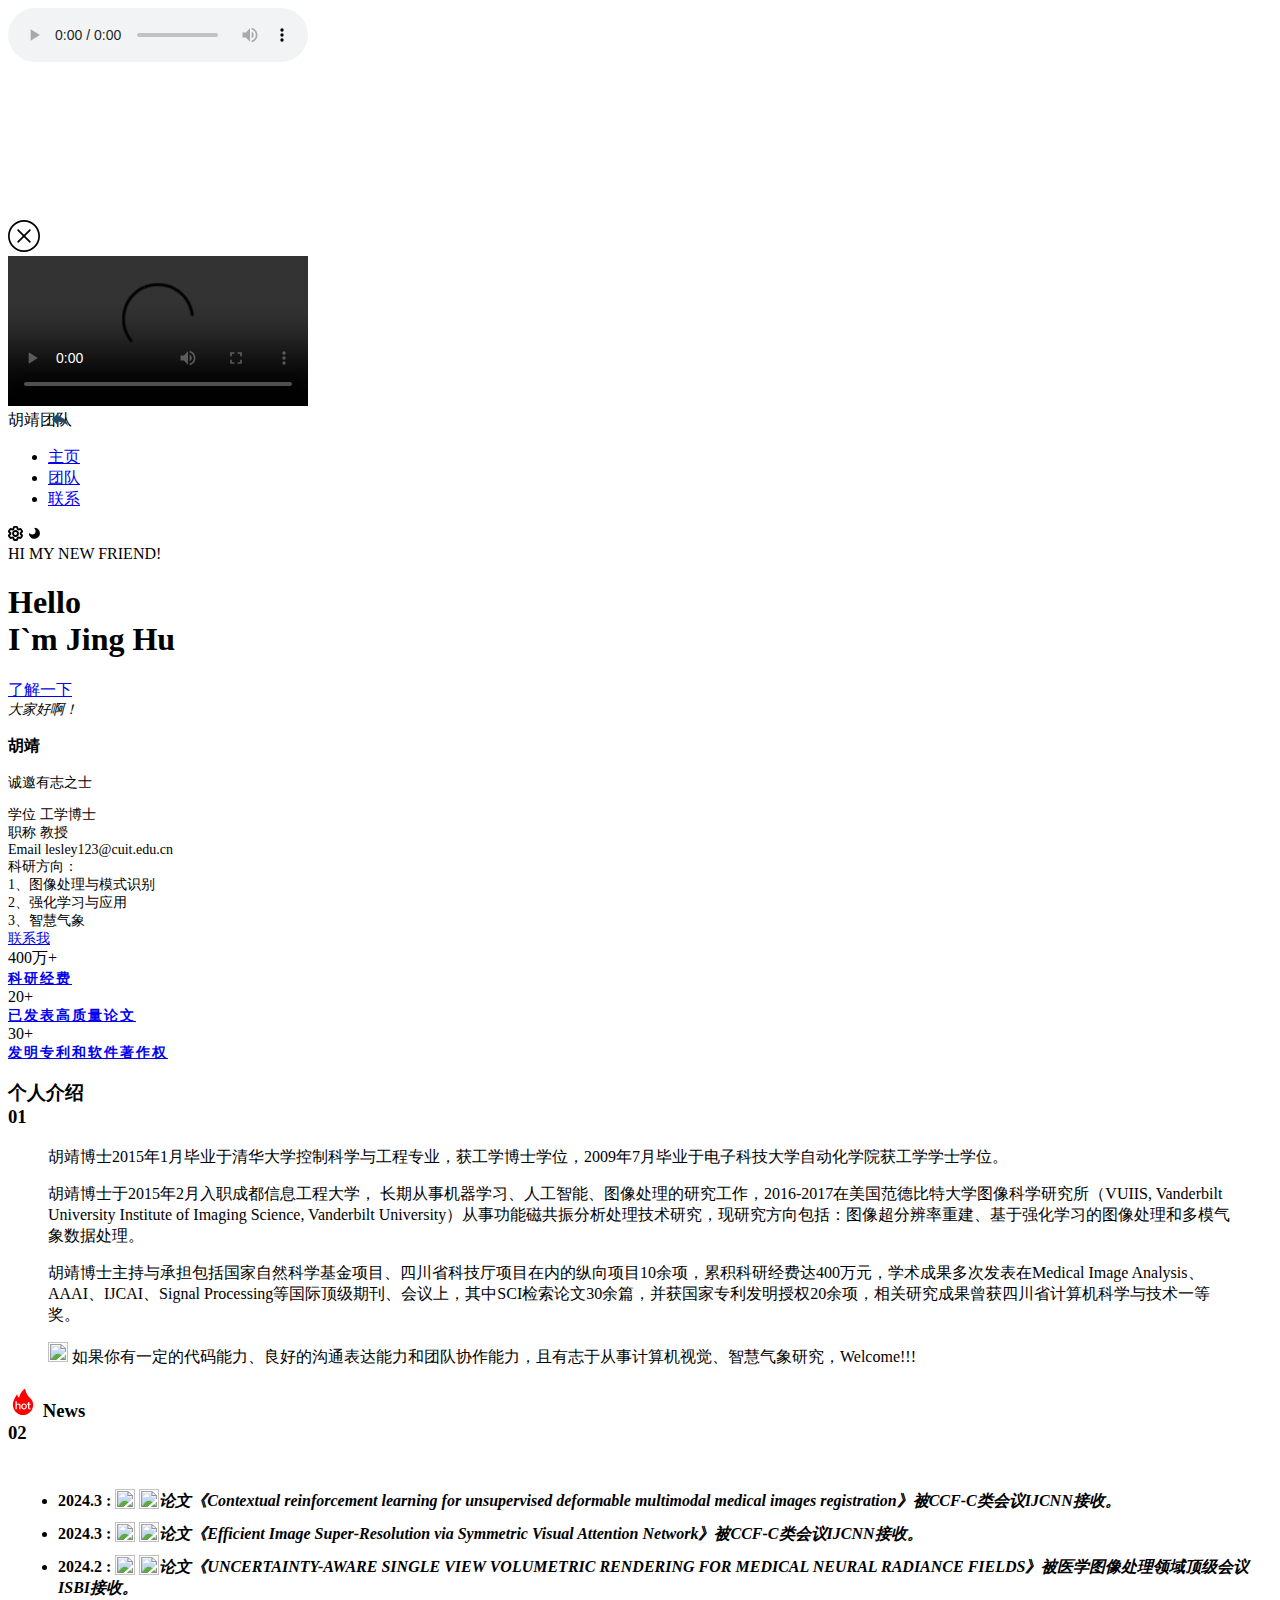
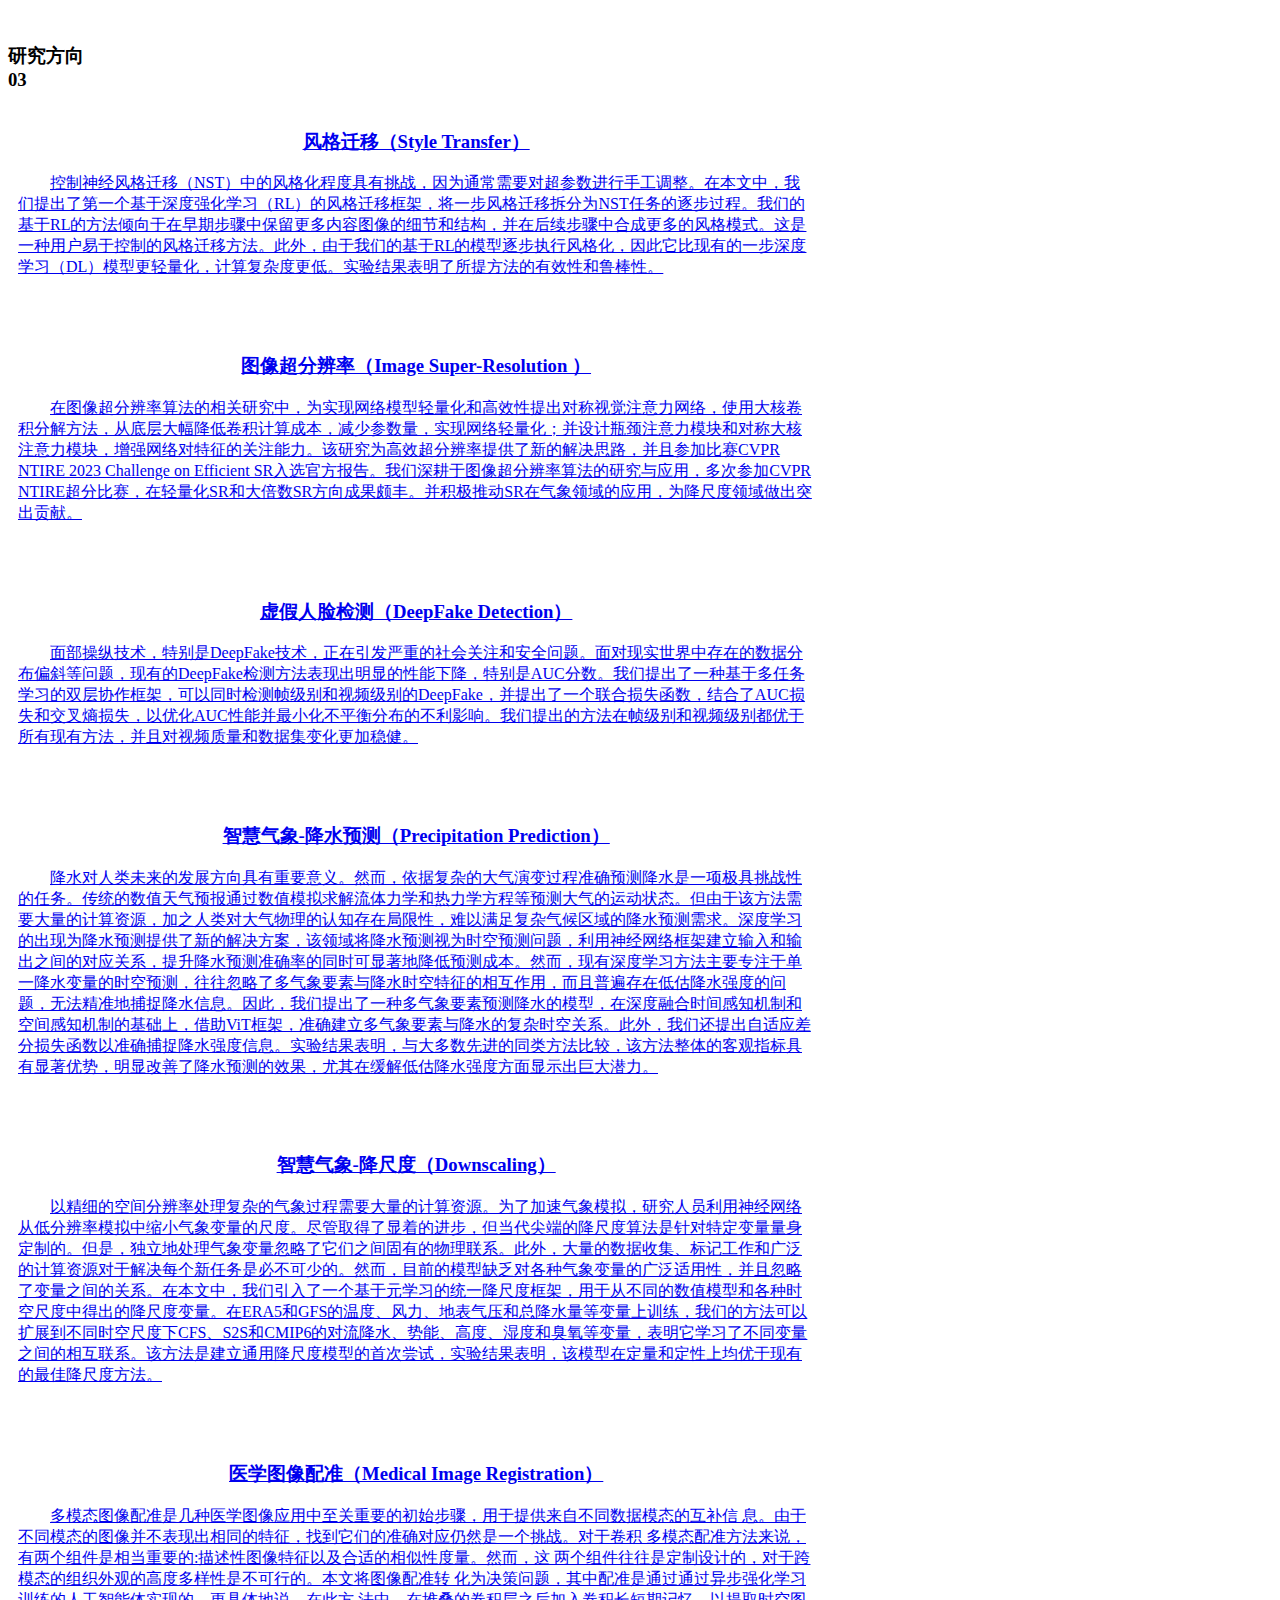
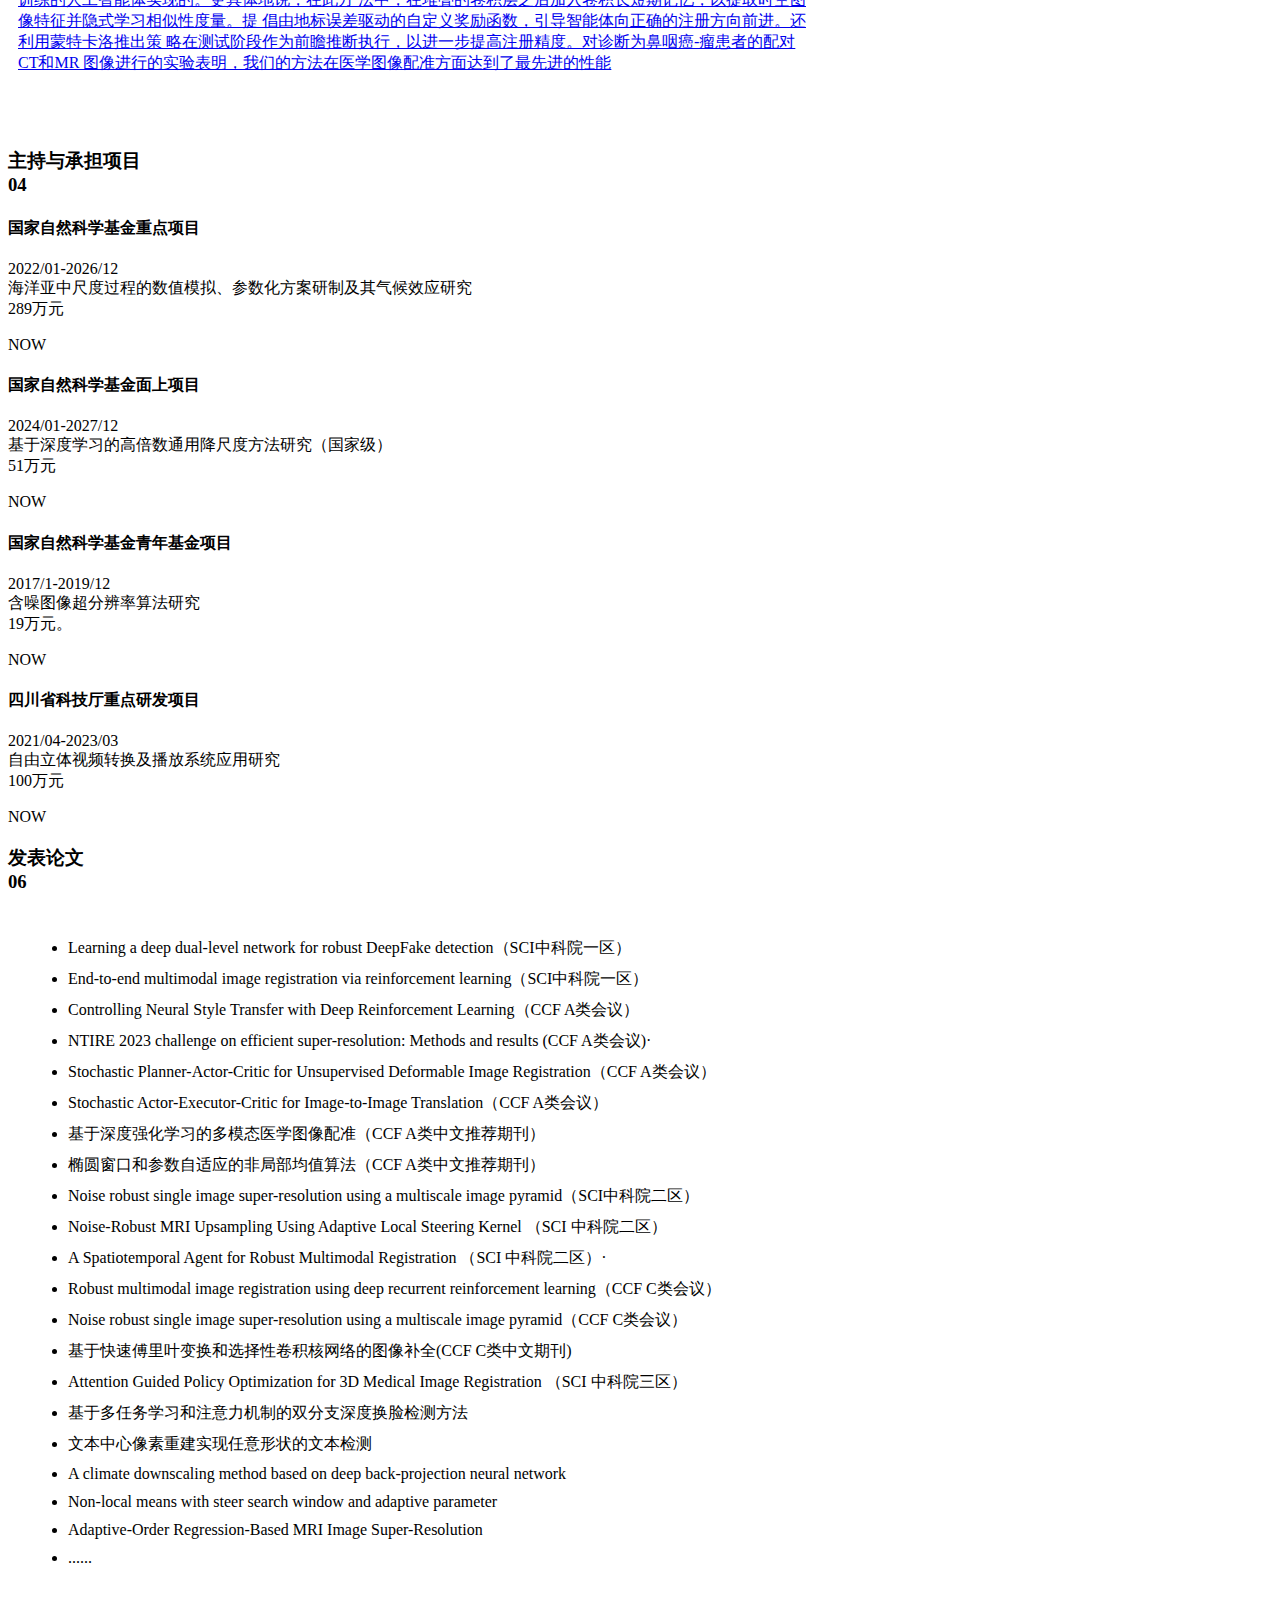
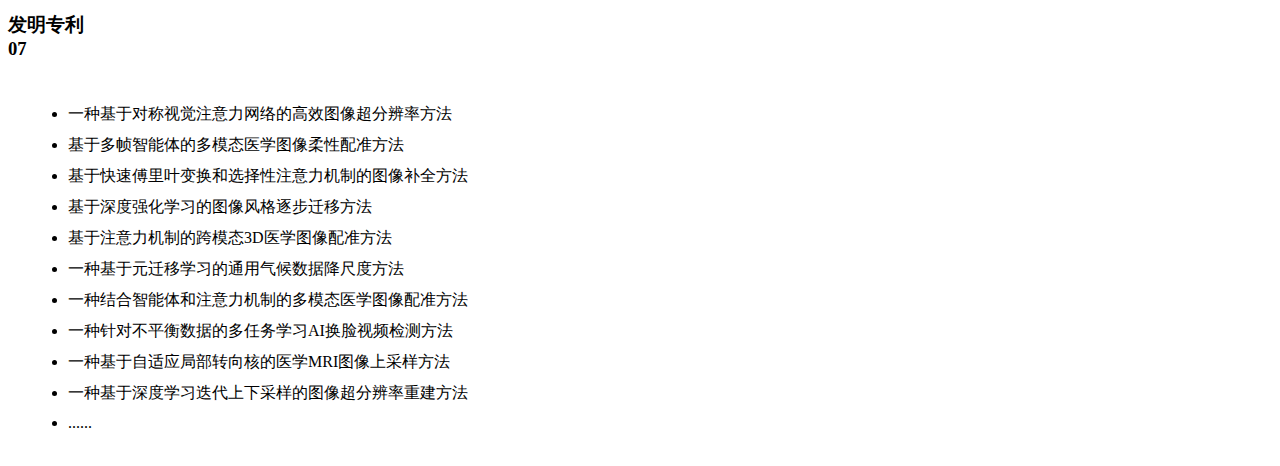
==== index.html @ d0b03ab7 "改善" ====
<!DOCTYPE html>
<html lang="en">

<head>
  <meta charset="UTF-8">
  <meta http-equiv="X-UA-Compatible" content="IE=edge">
  <meta name="viewport" content="width=device-width, initial-scale=1.0">
  <title>胡靖团队</title>
  <link rel="stylesheet" href="./css/base.css">
  <script src="./js/jq.js"></script>
  <link rel="stylesheet" href="./css/index1.css">
  <link rel="stylesheet" href="./css/mystyle.css">
</head>

<body>

  <div class="music-wrap" id="musicwrap">
    <audio id="play1" controls autoplay>
      <source src="./img/music.mp3">
    </audio>
  </div>


  <canvas class="canvas-wrap" id="triangle-lost-in-space" resize="true"></canvas>

  <!-- loadding -->
  <div class="lodding-wrap">
    <div class="loadding-div"></div>
  </div>
  <!-- 遮罩层 -->
  <div class="zhezhao" id="zhezhao">
    <span class="close"><svg t="1649229755294" class="icon" viewBox="0 0 1024 1024" version="1.1"
        xmlns="http://www.w3.org/2000/svg" p-id="4692" width="32" height="32">
        <path
          d="M512 0C229.187368 0 0 229.187368 0 512 0 794.812632 229.187368 1024 512 1024 794.812632 1024 1024 794.812632 1024 512 1024 229.187368 794.812632 0 512 0ZM512 970.105263C259.368421 970.105263 53.894737 764.631579 53.894737 512 53.894737 259.368421 259.368421 53.894737 512 53.894737 764.631579 53.894737 970.105263 259.368421 970.105263 512 970.105263 764.631579 764.631579 970.105263 512 970.105263ZM550.130526 512 719.629474 342.366316C730.273684 331.856842 730.273684 314.88 719.629474 304.370526 709.12 293.726316 692.143158 293.726316 681.633684 304.370526L512 473.869474 342.366316 304.370526C331.856842 293.726316 314.88 293.726316 304.370526 304.370526 293.726316 314.88 293.726316 331.856842 304.370526 342.366316L473.869474 512 304.370526 681.633684C293.726316 692.143158 293.726316 709.12 304.370526 719.629474 309.625263 724.884211 316.496842 727.578947 323.368421 727.578947 330.24 727.578947 337.111579 724.884211 342.366316 719.629474L512 550.130526 681.633684 719.629474C686.888421 724.884211 693.76 727.578947 700.631579 727.578947 707.503158 727.578947 714.374737 724.884211 719.629474 719.629474 730.273684 709.12 730.273684 692.143158 719.629474 681.633684L550.130526 512Z"
          p-id="4693"></path>
      </svg></span>
    <div id="videoResume">
      <video id="videoResumeC" controls="" name="media">
        <source src="http://123.56.144.92/hualang/WhyDon'tWe.mp4" type="video/mp4">
      </video>
    </div>
  </div>

  <!-- 主要页面 -->
  <div class="box">

    <!-- 顶部栏 -->
    <div class="header borderafter">
      <!-- 返回按钮 -->
      <a style="position: absolute;left:50px;" href="javascript:history.back()">
        <svg t="1649246285004" class="icon" viewBox="0 0 1024 1024" version="1.1" xmlns="http://www.w3.org/2000/svg"
          p-id="3737" width="20" height="20">
          <path
            d="M98 468.9l322.8-322.8v184.4C743.6 376.7 881.9 607.3 928 837.8 812.7 676.4 651.3 602.6 420.8 602.6v189.1L98 468.9z"
            p-id="3738" fill="#254665"></path>
        </svg>
      </a>


      <div class="col">
        <span>胡靖团队</span>
        <!-- 右边操作栏 -->

        <div class="header-right">
          <!-- 按钮 -->
          <div class="min_menu-wrap" id="minmenu">
            <span class="min_menu"></span>
          </div>
          <!-- 列表 -->
          <div class="menu_list">
            <!-- 栏目 -->
            <ul class="header-nav">
              <li class="active"><a href="./index.html">主页</a></li>
              <li><a href="./team.html">团队</a></li>
              <!-- <li><a href="./project.html">项目</a></li> -->
              <li><a href="./contact.html">联系</a></li>
              <!-- <li><a href="./resume.html">经验</a></li>
              <li><a href="./blog.html">博客</a></li> -->
              
            </ul>
            <!-- 开关灯 -->
            <span class="kaig-bottm">
              <svg t="1649159647627" class="icon" viewBox="0 0 1024 1024" version="1.1"
                xmlns="http://www.w3.org/2000/svg" p-id="2250" width="15" height="15">
                <path
                  d="M1008.535135 710.670332l-70.446388 116.386904a112.099975 112.099975 0 0 1-140.572857 43.829042l-69.422645-17.083729c-5.502624 3.1992-11.133217 6.3984-16.763809 9.341665l-18.299425 62.896276C687.335435 981.514621 639.4754 1023.744064 582.657604 1023.744064H441.764828c-56.817796 0-104.677831-42.293427-110.308423-97.703574l-18.299425-62.896276a422.166458 422.166458 0 0 1-16.827793-9.341665l-69.614597 17.083729a112.163959 112.163959 0 0 1-140.508873-43.893026L15.631361 710.542364a107.493127 107.493127 0 0 1 32.43989-144.731817L96.251206 518.910272a410.649338 410.649338 0 0 1 0-14.204448l-48.179955-46.836291a107.365159 107.365159 0 0 1-32.375906-144.731817l70.190452-116.450888a112.099975 112.099975 0 0 1 140.572857-43.893026l69.550612 17.083729c5.566608-3.1992 11.133217-6.3984 16.827794-9.341665l18.299425-62.896276C336.831061 42.229443 384.691096 0 441.508892 0H582.529636c56.817796 0 104.677831 42.293427 110.372407 97.63959l18.235441 62.704324c5.75856 3.007248 11.325169 6.142464 16.827793 9.341665l69.678581-17.083729a112.163959 112.163959 0 0 1 140.508873 43.893026l70.446388 116.514872a107.493127 107.493127 0 0 1-32.375906 144.731817l-48.179955 46.772307a414.616346 414.616346 0 0 1 0 14.204448l48.243939 46.836291c47.092227 31.928018 62.192452 94.952262 32.247938 145.115721z m-213.066733-142.23644l3.391152-31.032242a246.210447 246.210447 0 0 0 0-51.699076l-3.263184-30.904274 93.992502-91.305173-53.554612-88.553862-131.615096 32.311922-23.546113-16.059985a294.134466 294.134466 0 0 0-48.627844-26.809297l-27.513121-11.901025L568.453156 127.968008H455.649356L419.370426 252.736816l-27.705074 11.965009c-16.635841 7.166208-32.951762 16.187953-48.499875 26.745313l-23.610097 15.996001-131.487128-32.247938-53.36266 88.489878 94.056486 91.433141-3.263184 30.968258a247.874031 247.874031 0 0 0 0 51.699076l3.1992 30.904274-93.928518 91.369157 53.554612 88.489878 131.551112-32.311922 23.610097 16.059985c15.292177 10.429393 31.544114 19.451137 48.563859 26.809297l27.577106 11.965009L455.905292 895.776056h112.611848l36.342914-124.768808 27.64109-11.965009c16.699825-7.166208 32.951762-16.187953 48.563859-26.745313l23.546113-15.996001 131.423144 32.247938 53.68258-88.745814-94.184454-91.369157zM512.147232 615.846038c57.329668 0 103.846038-46.516371 103.974006-103.974006 0-57.329668-46.644339-103.974006-103.974006-103.974007S408.173225 454.542364 408.173225 511.872032 454.817564 615.846038 512.147232 615.846038z m0 127.968008c-127.968008 0-231.942014-103.910022-231.942015-231.942014 0-127.968008 103.910022-231.942014 231.942015-231.942015 127.968008 0 231.942014 103.910022 231.942014 232.133967A232.133967 232.133967 0 0 1 512.147232 743.814046z"
                  p-id="2251"></path>
              </svg>
              <!-- 开关按钮 -->
              <span class="my-radio active" id="myRadio">
                <i></i>
              </span>
              <svg t="1649159678284" class="icon" viewBox="0 0 1024 1024" version="1.1"
                xmlns="http://www.w3.org/2000/svg" p-id="3376" width="15" height="15">
                <path
                  d="M505.4 878.6c-196.7 0-358-150.9-374.9-343.1 1-18.6 16.1-33.4 34.9-33.4 10.8 0 20.5 4.8 26.9 12.4 0.2 0.3 0.5 0.1 0.5-0.7 41.6 44.2 100.5 71.9 166.1 71.9 127.1 0 230.1-103 230.1-230.1 0-66.1-28-125.1-72.6-166.8 0.1-0.1 0.5-0.1 0.3-0.3-7-6.5-11.4-15.7-11.4-26.1 0-19 14.9-34.1 33.7-35.3 192.1 17.1 342.9 178.3 342.9 375 0 208-168.5 376.5-376.5 376.5z"
                  p-id="3377"></path>
              </svg>
            </span>
          </div>
        </div>
      </div>
    </div>

    <!-- 顶部导航 -->
    <div class="navigation">
      <div class="nav-titleBox co zz">
        <!-- 占位符 -->
        <div class="co-left"></div>

        <!-- 标题 -->
        <div class="co-right ">
          <span class="titleBox-tag">HI MY NEW FRIEND!</span>
          <h1>
            Hello<br>
            I`m Jing Hu
          </h1>
          <a class="buttom navbtn" href="#next-one">了解一下
          </a>
        </div>
      </div>
    </div>




    <!-- 主要内容 -->
    <div id="index" class="container content zz">

      <!-- 占位符 -->
      <div class="co-left">
        <!-- 简历吸盘 -->
        <div class="me-card carbox borderbefore" id="mycard">
          <div class="mecar-title">
            <div class="me-image">
              <span class="status">
                <i id="audioTrigger">大家好啊！</i>
              </span>
              <img src="./img/team/hujing.jpg" alt="">
            </div>
            <h3>胡靖</h3>
            <p class="me-hover">
              <span>诚邀有志之士</span>
            </p>
          </div>
          <!-- <div class="borderbotm"></div> -->
          <!-- <div class="lianxi-list">
            <a title="wx:w1457321681">
              <svg t="1649145899448" class="icon" viewBox="0 0 1024 1024" version="1.1"
                xmlns="http://www.w3.org/2000/svg" p-id="14861" width="15" height="15">
                <path
                  d="M506.942 345.921c25.259 0 42.134-16.916 42.134-42.107 0-25.477-16.848-41.956-42.134-41.956-25.299 0-50.668 16.48-50.668 41.956 0.028 25.204 25.409 42.107 50.668 42.107l0 0zM506.942 345.921zM271.257 261.857c-25.259 0-50.79 16.48-50.79 41.956 0 25.19 25.532 42.107 50.79 42.107 25.163 0 42.012-16.916 42.012-42.107-0.014-25.477-16.834-41.956-42.012-41.956l0 0zM271.257 261.857zM1010.654 615.492c0-133.202-123.563-246.702-275.237-258.512 0.205-1.652 0.301-3.373-0.068-5.092-30.406-141.79-182.886-248.695-354.7-248.695-194.15 0-352.119 135.387-352.119 301.793 0 89.279 45.574 169.725 131.946 233.158l-30.106 90.508c-1.939 5.885-0.177 12.37 4.506 16.452 2.853 2.458 6.445 3.741 10.076 3.741 2.335 0 4.697-0.546 6.867-1.625l113.036-56.565 13.926 2.827c34.802 7.154 64.853 13.353 101.868 13.353 10.895 0 40.878-3.987 43.404-7.182 40.755 101.99 153.094 175.61 285.273 175.61 33.86 0 68.13-8.164 98.891-15.866l87.136 47.636c2.307 1.257 4.847 1.911 7.359 1.911 3.441 0 6.881-1.161 9.639-3.413 4.847-3.932 6.841-10.404 5.038-16.33l-22.255-74.001c74.602-58.955 115.521-129.488 115.521-199.708l0 0zM409.798 665.75c-9.626 0.833-19.388 1.243-29.082 1.243-32.686 0-60.334-5.652-92.31-12.26l-18.582-3.755c-3.195-0.683-6.567-0.245-9.503 1.269l-81.687 40.892 21.231-63.775c2.076-6.24-0.205-13.053-5.57-16.821-82.07-57.207-123.659-126.894-123.659-207.093 0-144.179 139.087-261.516 310.067-261.516 151.142 0 284.959 91.955 312.579 214.261-158.475 2.076-286.706 113.487-286.706 250.32 0 19.893 3.018 39.171 8.11 57.767-1.542-0.382-3.168-0.683-4.887-0.532l0 0zM860.371 788.699c-4.875 3.673-6.935 10.007-5.188 15.852l13.804 45.903-56.647-30.993c-2.157-1.188-4.588-1.803-7.004-1.803-1.188 0-2.389 0.15-3.564 0.464-30.379 7.674-61.822 15.593-92.433 15.593-142.186 0-257.857-97.717-257.857-217.811 0-120.095 115.658-217.771 257.857-217.771 139.469 0 257.325 99.724 257.325 217.771 0 59.87-37.738 121.255-106.291 172.797l0 0zM868.181 797.178zM616.454 506.006c-16.848 0-33.696 16.971-33.696 33.792 0 16.944 16.848 33.669 33.696 33.669 25.313 0 42.038-16.725 42.038-33.669 0-16.848-16.725-33.792-42.038-33.792l0 0zM616.454 506.006zM801.58 506.006c-16.603 0-33.451 16.971-33.451 33.792 0 16.944 16.848 33.669 33.451 33.669 25.231 0 42.257-16.725 42.257-33.669 0-16.848-16.998-33.792-42.257-33.792l0 0zM801.58 506.006z"
                  p-id="14862"></path>
              </svg>
            </a>
            <a title="github:wttAndroid" href="https://gitee.com/wttAndroid">
              <svg t="1649145950732" class="icon" viewBox="0 0 1024 1024" version="1.1"
                xmlns="http://www.w3.org/2000/svg" p-id="16367" width="15" height="15">
                <path
                  d="M695.765333 981.333333h-276.053333c-26.794667 0-47.317333-21.077333-47.317333-48.64V739.84c0-29.184 6.314667-56.746667 17.365333-81.066667-129.365333-48.64-214.528-150.784-214.528-264.277333 0-53.504 17.365333-103.765333 50.474667-147.498667-12.629333-42.154667-15.786667-95.658667-12.629334-157.269333C216.234667 62.122667 236.8 42.666667 261.973333 42.666667c14.208 0 134.101333 1.621333 203.52 64.853333a504.448 504.448 0 0 1 184.533334 0C717.866667 44.288 837.717333 42.666667 853.504 42.666667c25.216 0 45.738667 19.456 47.317333 45.397333 4.693333 61.610667 0 115.114667-12.629333 157.269333C921.301333 290.688 938.666667 340.906667 938.666667 392.832c0 113.493333-85.162667 215.637333-214.528 264.277333a207.786667 207.786667 0 0 1 17.365333 81.066667v192.896c1.578667 27.562667-20.48 50.261333-45.738667 50.261333z m-228.693333-97.28h181.333333V739.84c0-27.562667-12.586667-53.504-33.109333-71.338667-14.165333-11.349333-20.48-30.805333-15.786667-50.261333 4.778667-17.834667 18.944-32.426667 36.309334-35.669333 123.050667-24.32 208.213333-102.144 208.213333-189.696 0-47.018667-25.258667-82.688-45.738667-105.386667-14.208-14.549333-17.365333-35.626667-7.893333-55.082667 6.314667-12.970667 15.786667-40.533333 15.786667-89.173333-39.466667 6.485333-85.205333 19.456-102.528 45.397333-11.093333 16.213333-31.573333 24.32-50.474667 19.456a393.045333 393.045333 0 0 0-194.005333 0c-18.944 4.864-37.888-3.242667-50.474667-19.456-17.365333-25.941333-63.146667-38.912-102.528-45.397333 1.578667 48.64 9.429333 76.202667 15.786667 89.173333 7.850667 17.834667 4.693333 40.533333-7.936 55.082667-20.48 22.698667-45.738667 58.368-45.738667 105.386667 0 87.552 85.205333 163.754667 208.213333 189.696 17.365333 3.242667 31.573333 17.834667 36.266667 35.669333 4.736 17.834667-1.578667 37.290667-15.786667 50.261333a95.104 95.104 0 0 0-33.109333 71.296v144.298667h3.157333z"
                  fill="#172B4D" p-id="16368"></path>
                <path
                  d="M403.968 788.394667c-212.949333 0-309.162667-194.56-313.898667-202.666667-11.050667-24.32-1.578667-53.461333 20.48-64.810667 23.68-11.349333 52.053333-1.621333 63.146667 21.077334 3.114667 6.485333 80.426667 157.269333 241.28 149.162666 26.837333-1.621333 48.896 19.456 48.896 46.976 1.578667 27.562667-18.901333 50.261333-45.738667 50.261334h-14.165333z"
                  fill="#172B4D" p-id="16369"></path>
              </svg>
            </a>
            <a title="email:1457321681@qq.com" href="Mailto:1457321681@qq.com?Subject=邮箱标题&amp;Body=邮箱内容！">
              <svg t="1649145973361" class="icon" viewBox="0 0 1024 1024" version="1.1"
                xmlns="http://www.w3.org/2000/svg" p-id="17271" width="15" height="15">
                <path
                  d="M983.899806 785.385782V224.886223h0.180631l-0.180631-4.696419c-0.180632-5.238314-0.722526-10.476627-1.806315-15.714941-2.890104-25.469042-21.675781-44.977245-45.519139-47.686717H122.287529c-11.741048 0-23.482096 1.625684-34.861881 5.238314-30.346093 10.295996-50.757453 40.100194-50.576821 74.058917v534.849885c-0.361263 21.314518 5.780208 42.087141 17.701887 59.789028l0.361263 0.722526 5.418946 3.973893c18.243782 21.856412 44.977245 34.319986 73.517022 34.500618H904.421944c37.751984 0 70.265655-27.094726 79.477862-66.291763l0.180631-0.541894c0.361263-5.96084 0.361263-11.741048-0.180631-17.701888zM390.16405 547.494091l55.453872 49.854295 43.893456 40.100194c5.418945 5.96084 13.005468 9.57347 21.133886 9.57347 7.947786 0 15.534309-3.431999 21.133886-9.57347l101.153642-91.941436 272.753572 263.721997H126.622685L390.16405 547.494091z m120.119951 30.346092L111.449638 216.03528H115.604163c214.409596-0.903158 703.559711-2.890104 793.875463-0.361263l-399.195625 362.166166z m165.458458-69.72376l251.619686-227.956959v474.518963L675.742459 508.116423z m-328.568707 0.180631L93.205856 760.278003V278.895043l253.967896 229.402011z"
                  p-id="17272"></path>
              </svg>
            </a>
            <a title="QQ:1457321681">
              <svg t="1649146096754" class="icon" viewBox="0 0 1024 1024" version="1.1"
                xmlns="http://www.w3.org/2000/svg" p-id="18277" width="15" height="15">
                <path
                  d="M537.576602 0c345.434577 0 362.285044 329.787714 362.285044 329.787714 52.356809 69.207276 24.072096 131.794725 24.072096 131.794725 168.504671 264.793055 59.578437 341.22196 29.488318 346.638181-29.488318 5.416222-58.374833-32.49733-58.374833-32.49733s-9.628838 37.913551-33.700934 58.374833c87.86315 40.922563 72.216288 92.075767 72.216288 92.075767s-18.655874 154.061414-383.94993 56.569425l-31.293725-5.416222c-350.248996 126.378504-393.578768-43.931575-393.578768-43.931575s-14.443258-71.012683 53.560413-97.491989c-39.718958-24.072096-53.560413-75.2253-53.560413-75.2253s-35.506341 57.77303-81.845126 36.709946C-3.443754 775.723291-31.728467 587.359141 143.997834 451.351799c0 0-25.275701-80.641521 32.49733-128.785713C176.495163 322.566085 192.142025 0 537.576602 0L537.576602 0 537.576602 0zM230.055576 341.22196C153.626672 406.216619 204.779876 471.211278 204.779876 471.211278 36.275204 574.72129 66.365324 742.022357 66.365324 742.022357s27.081108-13.239653 45.736982-52.356809c19.257677-39.117156 48.745994 6.619826 48.745994 6.619826s18.655874 89.066755 74.623497 123.971294c56.569425 34.904539-2.40721 57.171228-2.40721 57.171228s-61.985647 0.601802-56.569425 43.329773c5.416222 42.126168 205.81642 95.084779 325.575097 1.203605l63.791054 8.425234c209.427235 72.81809 312.937247 4.814419 319.557073-8.425234 6.619826-13.239653-31.895527-38.515353-67.401869-53.560413-35.506341-15.04506-44.533377-30.691922-13.239653-51.153204 31.293725-21.063084 43.931575-62.587449 61.985647-105.31542 18.054072-42.72797 45.736982-21.664886 49.347797-9.628838 3.610814 12.036048 29.488318 52.356809 29.488318 52.356809s68.003671-72.216288-73.419893-285.856139c0 0 30.691922-63.791054-21.063084-116.147863 0 0-12.63785-300.299397-320.158876-300.299397C224.639355 52.356809 230.055576 341.22196 230.055576 341.22196L230.055576 341.22196 230.055576 341.22196z"
                  p-id="18278"></path>
              </svg>
            </a>
          </div> -->
          <div class="borderbotm"></div>
          <div class="mecar-bottm">
            <div>
              <span class="mecarbottm-key">学位</span>
              <span class="mecarbottm-value">工学博士</span>
            </div>
            <div>
              <span class="mecarbottm-key">职称</span>
              <span class="mecarbottm-value">教授</span>
            </div>
            <div>
              <span class="mecarbottm-key">Email</span>
              <span class="mecarbottm-value">lesley123@cuit.edu.cn</span>
            </div>

          </div>  
          <div class="borderbotm"></div>
          <div class="mecar-bottm">
            <div>
              <span class="mecarbottm-key">科研方向：</span>
            </div>
            <div>
              <span class="mecarbottm-value">1、图像处理与模式识别</span>
            </div>
            <div>
              <span class="mecarbottm-value">2、强化学习与应用</span>
            </div>
            <div>
              <span class="mecarbottm-value">3、智慧气象</span>
            </div>
          </div>  
          <div class="borderbotm"></div>  

          <div class="buttom-box ">
            <a class="button" href="Mailto:lesley123@cuit.edu.cn?Subject=邮箱标题&amp;Body=邮箱内容！">联系我</a>
          </div>
        </div>
      </div>
      <!-- 右边 -->
      <div class="co-right" id="next-one">
        <!-- 完成项目 -->
        <div class="content-li li1">
          <div class="li1-box borderbefore">
            <span>400万</span><span class="tag">+</span>
            <div class="borderbotm"></div>
            <a href="#leadProject">科研经费</a>
            <!-- <p>主持与承担项目</p> -->
          </div>
          <div class="li1-box borderbefore">
            <span>20</span><span class="tag">+</span>
            <div class="borderbotm"></div>
            <a href="#publishPaper">已发表高质量论文</a>
            <!-- <p>已发表高质量论文</p> -->
          </div>
          <div class="li1-box borderbefore">
            <span>30</span><span class="tag">+</span>
            <div class="borderbotm"></div>
            <a href="#inventionPatent">发明专利和软件著作权</a>
            <!-- <p>发明专利和软件著作权</p> -->
          </div>
          
        </div>
        <!-- 个人介绍 -->
        <div class="content-li li2">
          <h3>
            <span>个人介绍</span>
            <div class="borderbotm"></div>
            <span>01</span>
          </h3>
          <div class="carbox li2-box">
            <blockquote>
              <p>胡靖博士2015年1月毕业于清华大学控制科学与工程专业，获工学博士学位，2009年7月毕业于电子科技大学自动化学院获工学学士学位。</p>
              <p>胡靖博士于2015年2月入职成都信息工程大学， 长期从事机器学习、人工智能、图像处理的研究工作，2016-2017在美国范德比特大学图像科学研究所（VUIIS, Vanderbilt University Institute of Imaging Science, Vanderbilt University）从事功能磁共振分析处理技术研究，现研究方向包括：图像超分辨率重建、基于强化学习的图像处理和多模气象数据处理。</p>
              <p>胡靖博士主持与承担包括国家自然科学基金项目、四川省科技厅项目在内的纵向项目10余项，累积科研经费达400万元，学术成果多次发表在Medical Image Analysis、AAAI、IJCAI、Signal Processing等国际顶级期刊、会议上，其中SCI检索论文30余篇，并获国家专利发明授权20余项，相关研究成果曾获四川省计算机科学与技术一等奖。</p>
              <p>
               <img style="width: 20px;height: 20px;" src="./img/welcome.png" alt="">                                                
               <!-- 欢迎有着较好的代码能力、阅读能力和性格活泼开朗的同学们加入我们！
               我们正在寻找对图像处理、智慧气象等领域充满热情和志向的人才。如果你渴望挑战，并愿意在这个领域追求卓越，我们期待着你的加入！！！ -->
               如果你有一定的代码能力、良好的沟通表达能力和团队协作能力，且有志于从事计算机视觉、智慧气象研究，Welcome!!!
              </p>
              
              
            </blockquote>
          </div>
        </div>
        <!-- 新闻 -->
        <div class="content-li li9">
          <h3>
            <svg t="1710676674974" class="icon" viewBox="0 0 1024 1024" version="1.1" xmlns="http://www.w3.org/2000/svg" p-id="12078" width="30" height="30"><path style="fill: red;" d="M546.304 596.992c-17.92 0-31.744 7.168-40.96 20.992-8.192 11.776-12.288 27.136-12.288 46.08 0 18.432 4.096 33.792 12.288 46.08 9.728 13.824 23.552 20.992 40.96 20.992s31.232-7.168 40.96-20.992c8.704-12.8 12.8-28.16 12.8-46.08 0-18.432-4.096-34.304-12.8-46.08-9.216-13.824-23.04-20.992-40.96-20.992z m307.2-53.248c-20.48-97.28-89.6-154.624-121.856-186.88-55.296-59.392-116.224-132.608-147.968-295.936-36.352 23.04-92.16 59.904-146.432 151.552-35.84 58.88-48.64 115.712-54.784 153.6-9.728-5.12-35.84-20.992-52.736-54.784-17.408-35.328-13.312-67.584-11.776-78.336-41.472 65.024-72.704 122.88-95.232 167.936-28.672 57.344-43.52 95.232-51.2 142.848 0 0-5.12 31.744-5.12 61.44 0 195.584 155.136 354.304 346.624 354.304s346.624-158.72 346.624-354.304c-0.512-31.232-6.144-61.44-6.144-61.44z m-426.496 217.088h-42.496v-112.128c0-16.384-3.072-29.184-9.728-37.888-7.68-9.216-18.432-13.824-32.768-13.824-13.312 0-24.064 5.12-31.232 15.872-7.68 10.24-11.776 23.552-11.776 39.936v108.032h-42.496v-271.36h42.496V593.92c7.168-10.24 15.872-18.432 26.624-24.064 9.216-4.608 19.968-7.168 32.256-7.168 23.552 0 40.96 6.656 52.736 20.48 10.752 13.312 16.384 32.768 16.384 58.368v119.296z m189.952-24.064c-17.92 19.456-41.472 29.184-70.656 29.184s-52.736-9.728-70.656-29.184c-17.408-18.432-26.112-42.496-26.112-72.192 0-30.208 8.704-54.272 26.624-73.216 17.408-18.944 40.96-28.672 70.656-28.672 29.184 0 52.736 9.728 70.656 28.672 17.408 18.944 26.624 43.52 26.624 73.216-1.024 29.184-9.728 53.248-27.136 72.192z m152.064-134.144h-43.008V711.68c0 4.608 1.024 8.192 3.072 10.24 2.048 2.048 5.632 3.584 9.728 3.584h25.6v34.816H732.16c-16.896 0-29.184-4.608-36.864-13.312-7.68-8.192-11.264-19.968-11.264-35.328v-109.056h-34.816v-34.816h34.816v-44.544l42.496-17.408V568.32h43.008v34.304z" p-id="12079"></path></svg>
            <span>News</span>
            <div class="borderbotm"></div>
            <span>02</span>
          </h3>
          <div class="carbox li9boxitem">
            
            <ul>
              <li>2024.3  : <img src="./img/celebrate.png" alt=""> <img src="./img/celebrate.png" alt=""><span>论文《Contextual reinforcement learning for unsupervised deformable multimodal medical images registration》被CCF-C类会议IJCNN接收。</span> </li>
              <li>2024.3  : <img src="./img/celebrate.png" alt=""> <img src="./img/celebrate.png" alt=""><span>论文《Efficient Image Super-Resolution via Symmetric Visual Attention Network》被CCF-C类会议IJCNN接收。</span> </li>
              <li>2024.2  : <img src="./img/celebrate.png" alt=""> <img src="./img/celebrate.png" alt=""><span>论文《UNCERTAINTY-AWARE SINGLE VIEW VOLUMETRIC RENDERING FOR MEDICAL NEURAL RADIANCE FIELDS》被医学图像处理领域顶级会议ISBI接收。</span> </li>
              <!-- <li>2023.12 : <img src="./img/celebrate.png" alt=""> <img src="./img/celebrate.png" alt=""><span>《智能图像处理关键技术研究与应用》荣获四川省计算机科学与技术一等奖</span> </li>
              <li>2023.8  : <img src="./img/celebrate.png" alt=""> <img src="./img/celebrate.png" alt=""><span>《基于深度学习的高倍数通用降尺度方法研究》成功申报国家自然科学基金面上项目。</span> </li>
              <li>2023.3  : <img src="./img/celebrate.png" alt=""> <img src="./img/celebrate.png" alt=""><span>论文《Controlling Neural Style Transfer with Deep Reinforcement Learning》被人工智能顶级会议IJCAI（CCF-A）录用。</span> </li>
              <li>2023.1  : <img src="./img/celebrate.png" alt=""> <img src="./img/celebrate.png" alt=""><span>《多模态医学影像配准技术与融合可视化研究》成功申报四川省科技计划重点研发项目。</span> </li>
              <li>2022.1  : <img src="./img/celebrate.png" alt=""> <img src="./img/celebrate.png" alt=""><span>论文《Stochastic Planner-Actor-Critic for Unsupervised Deformable Image Registration》被人工智能顶级会议AAAI（CCF-A）录用。</span> </li> -->
            </ul>
          </div>
        </div>



        <!-- 视频简历 -->
        <!-- <div class="content-li li3">
          <h3>
            <span>视频简历</span>
            <div class="borderbotm"></div>
            <span>02</span>
          </h3>
          <div class="carbox li3-box">
            <div class="play-buttom" id="playbuttom">

              <span><svg t="1649146869552" class="icon" viewBox="0 0 1024 1024" version="1.1"
                  xmlns="http://www.w3.org/2000/svg" p-id="20204" width="50" height="50">
                  <path d="M657.92 535.04l-256-160v320z" p-id="20205" data-spm-anchor-id="a313x.7781069.0.i27"
                    class="selected" fill="#ffffff"></path>
                </svg></span>
            </div>
          </div>
        </div> -->

        <!-- 研究方向 -->
        <div class="content-li li8">
          <h3>
            <span>研究方向</span>
            <div class="borderbotm"></div>
            <span>03</span>
          </h3>
          <div class="researchDirection">
            <a class="li1-box-item carbox" href="javascript:;">
              <div class="projectItem">
                <img src="./img/paper/project/1.png" alt="">
                <div>
                  <h3>风格迁移（Style Transfer）</h3>
                  <p>控制神经风格迁移（NST）中的风格化程度具有挑战，因为通常需要对超参数进行手工调整。在本文中，我们提出了第一个基于深度强化学习（RL）的风格迁移框架，将一步风格迁移拆分为NST任务的逐步过程。我们的基于RL的方法倾向于在早期步骤中保留更多内容图像的细节和结构，并在后续步骤中合成更多的风格模式。这是一种用户易于控制的风格迁移方法。此外，由于我们的基于RL的模型逐步执行风格化，因此它比现有的一步深度学习（DL）模型更轻量化，计算复杂度更低。实验结果表明了所提方法的有效性和鲁棒性。</p>
                </div>
              </div>
              <div class="boxitem-title">                
                <h6>成果：Controlling Neural Style Transfer with Deep Reinforcement Learning（CCF A类会议）</h6>
                <span data-video-url="./video/StyleTransfer.mp4" id="videoShow">视频展示</span>
              </div>
            </a>           
            <a class="li1-box-item carbox" href="javascript:;">
              <div class="projectItem">
                <img src="./img/paper/project/1.jpg" alt="">
                <div>
                  <h3>图像超分辨率（Image Super-Resolution ）</h3>
                  <p>在图像超分辨率算法的相关研究中，为实现网络模型轻量化和高效性提出对称视觉注意力网络，使用大核卷积分解方法，从底层大幅降低卷积计算成本，减少参数量，实现网络轻量化；并设计瓶颈注意力模块和对称大核注意力模块，增强网络对特征的关注能力。该研究为高效超分辨率提供了新的解决思路，并且参加比赛CVPR NTIRE 2023 Challenge on Efficient SR入选官方报告。我们深耕于图像超分辨率算法的研究与应用，多次参加CVPR NTIRE超分比赛，在轻量化SR和大倍数SR方向成果颇丰。并积极推动SR在气象领域的应用，为降尺度领域做出突出贡献。</p>
                </div>
              </div>
              <div class="boxitem-title">
                
                <h6>成果：NTIRE 2023 Challenge on Efficient Super-Resolution: Methods and Results</h6>
                <h6>Efficient Image Super-Resolution via Symmetric Visual Attention Network（IJCNN2024 CCF-C）</h6>
                <!-- <span>2022.10</span> -->
              </div>
            </a>           
            <a class="li1-box-item carbox" href="javascript:;">
              <div class="projectItem">
                <img src="./img/paper/project/3.jpg" alt="">
                <div>
                  <h3>虚假人脸检测（DeepFake Detection）</h3>
                  <p>面部操纵技术，特别是DeepFake技术，正在引发严重的社会关注和安全问题。面对现实世界中存在的数据分布偏斜等问题，现有的DeepFake检测方法表现出明显的性能下降，特别是AUC分数。我们提出了一种基于多任务学习的双层协作框架，可以同时检测帧级别和视频级别的DeepFake，并提出了一个联合损失函数，结合了AUC损失和交叉熵损失，以优化AUC性能并最小化不平衡分布的不利影响。我们提出的方法在帧级别和视频级别都优于所有现有方法，并且对视频质量和数据集变化更加稳健。</p>
                </div>
              </div>
              <div class="boxitem-title">
                
                <h6>成果：Learning a Deep Dual-level Network for Robust DeepFake Detection</h6>
                <!-- <h6>Efficient Image Super-Resolution via Symmetric Visual Attention Network（IJCNN2024 CCF-C）</h6> -->
                <!-- <span>2022.10</span> -->
              </div>
            </a>           
            <a class="li1-box-item carbox" href="javascript:;">
              <div class="projectItem">
                <img src="./img/paper/project/4.png" alt="">
                <div>
                  <h3>智慧气象-降水预测（Precipitation Prediction）</h3>
                  <p>降水对人类未来的发展方向具有重要意义。然而，依据复杂的大气演变过程准确预测降水是一项极具挑战性的任务。传统的数值天气预报通过数值模拟求解流体力学和热力学方程等预测大气的运动状态。但由于该方法需要大量的计算资源，加之人类对大气物理的认知存在局限性，难以满足复杂气候区域的降水预测需求。深度学习的出现为降水预测提供了新的解决方案，该领域将降水预测视为时空预测问题，利用神经网络框架建立输入和输出之间的对应关系，提升降水预测准确率的同时可显著地降低预测成本。然而，现有深度学习方法主要专注于单一降水变量的时空预测，往往忽略了多气象要素与降水时空特征的相互作用，而且普遍存在低估降水强度的问题，无法精准地捕捉降水信息。因此，我们提出了一种多气象要素预测降水的模型，在深度融合时间感知机制和空间感知机制的基础上，借助ViT框架，准确建立多气象要素与降水的复杂时空关系。此外，我们还提出自适应差分损失函数以准确捕捉降水强度信息。实验结果表明，与大多数先进的同类方法比较，该方法整体的客观指标具有显著优势，明显改善了降水预测的效果，尤其在缓解低估降水强度方面显示出巨大潜力。</p>
                </div>
              </div>
              <div class="boxitem-title">
                
                <h6>成果：Spatio-temporal Perceiving Network Based ViT for Multi-Meteorological Factor Prediction of Total Precipitation in the Next 6 Hours</h6>
                <!-- <h6>Efficient Image Super-Resolution via Symmetric Visual Attention Network（IJCNN2024 CCF-C）</h6> -->
                <!-- <span>2022.10</span> -->
              </div>
            </a>           
            <a class="li1-box-item carbox" href="javascript:;">
              <div class="projectItem">
                <img src="./img/paper/project/5.jpg" alt="">
                <div>
                  <h3>智慧气象-降尺度（Downscaling）</h3>
                  <p>以精细的空间分辨率处理复杂的气象过程需要大量的计算资源。为了加速气象模拟，研究人员利用神经网络从低分辨率模拟中缩小气象变量的尺度。尽管取得了显着的进步，但当代尖端的降尺度算法是针对特定变量量身定制的。但是，独立地处理气象变量忽略了它们之间固有的物理联系。此外，大量的数据收集、标记工作和广泛的计算资源对于解决每个新任务是必不可少的。然而，目前的模型缺乏对各种气象变量的广泛适用性，并且忽略了变量之间的关系。在本文中，我们引入了一个基于元学习的统一降尺度框架，用于从不同的数值模型和各种时空尺度中得出的降尺度变量。在ERA5和GFS的温度、风力、地表气压和总降水量等变量上训练，我们的方法可以扩展到不同时空尺度下CFS、S2S和CMIP6的对流降水、势能、高度、湿度和臭氧等变量，表明它学习了不同变量之间的相互联系。该方法是建立通用降尺度模型的首次尝试，实验结果表明，该模型在定量和定性上均优于现有的最佳降尺度方法。</p>
                </div>
              </div>
              <div class="boxitem-title">
                
                <h6>成果：MetaSD: A Unified Framework for Scalable Downscaling of Meteorological Variables in Diverse Situations</h6>
                <!-- <h6>Efficient Image Super-Resolution via Symmetric Visual Attention Network（IJCNN2024 CCF-C）</h6> -->
                <!-- <span>2022.10</span> -->
              </div>
            </a> 
            <a class="li1-box-item carbox" href="javascript:;">
              <div class="projectItem">
                <img src="./img/paper/project/6.png" alt="">
                <div>
                  <h3>医学图像配准（Medical Image Registration）</h3>
                  <p>多模态图像配准是几种医学图像应用中至关重要的初始步骤，用于提供来自不同数据模态的互补信
                    息。由于不同模态的图像并不表现出相同的特征，找到它们的准确对应仍然是一个挑战。对于卷积
                    多模态配准方法来说，有两个组件是相当重要的:描述性图像特征以及合适的相似性度量。然而，这
                    两个组件往往是定制设计的，对于跨模态的组织外观的高度多样性是不可行的。本文将图像配准转
                    化为决策问题，其中配准是通过通过异步强化学习训练的人工智能体实现的。更具体地说，在此方
                    法中，在堆叠的卷积层之后加入卷积长短期记忆，以提取时空图像特征并隐式学习相似性度量。提
                    倡由地标误差驱动的自定义奖励函数，引导智能体向正确的注册方向前进。还利用蒙特卡洛推出策
                    略在测试阶段作为前瞻推断执行，以进一步提高注册精度。对诊断为鼻咽癌-瘤患者的配对CT和MR
                    图像进行的实验表明，我们的方法在医学图像配准方面达到了最先进的性能</p>
                </div>
              </div>
              <div class="boxitem-title">
                
                <h6>成果：End-to-end multimodal image registration via reinforcement learning（SCI中科院一区）</h6>
                <!-- <h6>Efficient Image Super-Resolution via Symmetric Visual Attention Network（IJCNN2024 CCF-C）</h6> -->
                <!-- <span>2022.10</span> -->
              </div>
            </a> 



          </div>
        </div>

       

        <!-- 主持与承担项目 -->
        <div id="leadProject" class="content-li li4">
          <h3>
            <span>主持与承担项目</span>
            <div class="borderbotm"></div>
            <span>04</span>
          </h3>

          <!-- <div class="carbox li2-box">
            <blockquote>
              胡靖博士承担和参与包括国家自然科学基金项目、四川省科技厅重点研发项目在内的纵向项目10余项，累积经费xxx万元，学术成果多次发表在Medical Image Analysis、AAAI、IJCAI、Signal Processing等国际顶级期刊、会议上，其中SCI检索论文十余篇，并获国家专利发明授权三项。
            </blockquote>
          </div> -->

          <div class="li4-box">
            <div class="carbox">
              <!-- <svg t="1710488807367" class="icon" viewBox="0 0 1025 1024" version="1.1" xmlns="http://www.w3.org/2000/svg" p-id="8354" width="30" height="30"><path d="M511.877746 829.018359C228.126074 829.018359 0 756.684708 0 667.670169v189.140613c0 89.028123 228.126074 161.361774 511.877746 161.361775 33.388942 0 72.333652 0 105.722594-5.569352-61.208532-38.971877-94.624642-105.681842-105.722594-183.584846z m0-829.018359C228.126074 0 0 72.333652 0 161.321023v127.959249c0 89.068874 228.126074 161.375358 511.877746 161.375358s511.877746-72.333652 511.877746-161.361775v-127.972832C1023.755492 72.333652 795.643001 0 511.877746 0zM812.310305 511.877746c77.88942 5.569352 150.223071 38.94471 200.2929 94.58389 5.569352-11.125119 11.125119-22.250239 11.125119-33.375358V383.904914c0 55.693516-83.458771 100.153242-211.418019 127.972832zM511.877746 734.434469h5.569352c22.250239-89.014539 83.458771-166.917542 172.514061-200.2929-55.625597 5.555768-116.820545 11.125119-178.042662 11.125119C228.126074 545.266688 0 472.933036 0 383.904914v189.181364c0 89.028123 228.126074 161.348191 511.877746 161.348191z m289.334607-161.348191c-122.403481 0-216.987371 94.58389-216.987372 216.987372 0 72.333652 33.388942 133.542184 89.028123 172.514061l66.750716-50.083413s5.555768-5.555768 11.12512-5.555768 11.125119 5.555768 11.125119 5.555768l38.94471 50.083413 139.097952-105.776929s0-5.555768 5.569351-11.125119h11.12512c16.694471 0 44.514061-5.555768 55.693516-5.555768 5.569352-5.569352 5.569352-16.694471 5.569351-16.694471v-27.751671c0-122.403481-100.153242-222.556723-217.000955-222.556723z m89.014539 105.776929l-55.693516 89.028123H868.00382c11.125119 0 16.694471 5.555768 16.694471 11.125119s-5.569352 11.125119-16.694471 11.12512h-50.11058v22.263822H868.00382c11.125119 0 16.694471 5.555768 16.694471 11.125119s-5.569352 11.125119-16.694471 11.12512h-50.11058v55.693516c0 11.125119-5.555768 11.125119-16.694471 11.125119s-16.694471-5.555768-16.694471-11.125119v-55.693516h-50.069829c-11.125119 0-16.694471-5.569352-16.694471-11.12512s5.569352-11.125119 16.694471-11.125119h50.069829v-22.331741h-50.069829c-11.125119 0-16.694471-5.569352-16.694471-11.12512s5.569352-11.125119 16.694471-11.125119h33.388942l-55.693516-89.028123v-5.555768c0-5.569352-5.569352-5.569352-5.569352-11.125119s5.569352-11.138703 11.12512-11.138703 11.125119 5.569352 16.694471 11.138703l61.208532 94.570307 61.12703-94.570307c5.569352-5.569352 11.138703-11.138703 16.694471-11.138703s11.138703 5.569352 11.138703 11.138703c5.555768 5.555768 5.555768 11.125119 5.555768 16.680887z m105.70901 172.514061l-33.375359 5.433514c-5.569352 0-5.569352 5.569352-11.138703 5.569352v11.125119l5.569352 5.569352-155.792423 116.820545-44.500478-50.069829q-8.354027-8.354027-16.694471 0c-16.694471 11.125119-44.514061 33.375358-50.083412 33.375358-5.555768 5.569352-11.125119 11.138703-5.555768 16.694471 0 5.569352 11.125119 11.125119 16.694471 5.569352 0 0 5.555768 0 44.500477-33.388942l44.514062 50.083413q8.354027 8.32686 16.694471 0l166.917542-122.36273v5.555768s5.569352 5.569352 11.125119 5.569352 5.569352-5.569352 11.12512-5.569352l16.69447-33.375358v-11.165871c-5.555768-5.555768-11.125119-5.555768-16.69447-5.555768z" fill="#666666" p-id="8355"></path></svg>               -->
              <h4>国家自然科学基金重点项目</h4>
              <p>
                2022/01-2026/12<br>
                海洋亚中尺度过程的数值模拟、参数化方案研制及其气候效应研究<br>
                289万元<br>
              </p>
              <a>NOW</a>
            </div>
            <div class="carbox">
              <!-- <svg t="1710488807367" class="icon" viewBox="0 0 1025 1024" version="1.1" xmlns="http://www.w3.org/2000/svg" p-id="8354" width="30" height="30"><path d="M511.877746 829.018359C228.126074 829.018359 0 756.684708 0 667.670169v189.140613c0 89.028123 228.126074 161.361774 511.877746 161.361775 33.388942 0 72.333652 0 105.722594-5.569352-61.208532-38.971877-94.624642-105.681842-105.722594-183.584846z m0-829.018359C228.126074 0 0 72.333652 0 161.321023v127.959249c0 89.068874 228.126074 161.375358 511.877746 161.375358s511.877746-72.333652 511.877746-161.361775v-127.972832C1023.755492 72.333652 795.643001 0 511.877746 0zM812.310305 511.877746c77.88942 5.569352 150.223071 38.94471 200.2929 94.58389 5.569352-11.125119 11.125119-22.250239 11.125119-33.375358V383.904914c0 55.693516-83.458771 100.153242-211.418019 127.972832zM511.877746 734.434469h5.569352c22.250239-89.014539 83.458771-166.917542 172.514061-200.2929-55.625597 5.555768-116.820545 11.125119-178.042662 11.125119C228.126074 545.266688 0 472.933036 0 383.904914v189.181364c0 89.028123 228.126074 161.348191 511.877746 161.348191z m289.334607-161.348191c-122.403481 0-216.987371 94.58389-216.987372 216.987372 0 72.333652 33.388942 133.542184 89.028123 172.514061l66.750716-50.083413s5.555768-5.555768 11.12512-5.555768 11.125119 5.555768 11.125119 5.555768l38.94471 50.083413 139.097952-105.776929s0-5.555768 5.569351-11.125119h11.12512c16.694471 0 44.514061-5.555768 55.693516-5.555768 5.569352-5.569352 5.569352-16.694471 5.569351-16.694471v-27.751671c0-122.403481-100.153242-222.556723-217.000955-222.556723z m89.014539 105.776929l-55.693516 89.028123H868.00382c11.125119 0 16.694471 5.555768 16.694471 11.125119s-5.569352 11.125119-16.694471 11.12512h-50.11058v22.263822H868.00382c11.125119 0 16.694471 5.555768 16.694471 11.125119s-5.569352 11.125119-16.694471 11.12512h-50.11058v55.693516c0 11.125119-5.555768 11.125119-16.694471 11.125119s-16.694471-5.555768-16.694471-11.125119v-55.693516h-50.069829c-11.125119 0-16.694471-5.569352-16.694471-11.12512s5.569352-11.125119 16.694471-11.125119h50.069829v-22.331741h-50.069829c-11.125119 0-16.694471-5.569352-16.694471-11.12512s5.569352-11.125119 16.694471-11.125119h33.388942l-55.693516-89.028123v-5.555768c0-5.569352-5.569352-5.569352-5.569352-11.125119s5.569352-11.138703 11.12512-11.138703 11.125119 5.569352 16.694471 11.138703l61.208532 94.570307 61.12703-94.570307c5.569352-5.569352 11.138703-11.138703 16.694471-11.138703s11.138703 5.569352 11.138703 11.138703c5.555768 5.555768 5.555768 11.125119 5.555768 16.680887z m105.70901 172.514061l-33.375359 5.433514c-5.569352 0-5.569352 5.569352-11.138703 5.569352v11.125119l5.569352 5.569352-155.792423 116.820545-44.500478-50.069829q-8.354027-8.354027-16.694471 0c-16.694471 11.125119-44.514061 33.375358-50.083412 33.375358-5.555768 5.569352-11.125119 11.138703-5.555768 16.694471 0 5.569352 11.125119 11.125119 16.694471 5.569352 0 0 5.555768 0 44.500477-33.388942l44.514062 50.083413q8.354027 8.32686 16.694471 0l166.917542-122.36273v5.555768s5.569352 5.569352 11.125119 5.569352 5.569352-5.569352 11.12512-5.569352l16.69447-33.375358v-11.165871c-5.555768-5.555768-11.125119-5.555768-16.69447-5.555768z" fill="#666666" p-id="8355"></path></svg>               -->
              <h4>国家自然科学基金面上项目</h4>
              <p>
                2024/01-2027/12<br>
                基于深度学习的高倍数通用降尺度方法研究（国家级）<br>
                51万元<br>
              </p>
              <a>NOW</a>
            </div>
            <div class="carbox">
              <!-- <svg t="1710488807367" class="icon" viewBox="0 0 1025 1024" version="1.1" xmlns="http://www.w3.org/2000/svg" p-id="8354" width="30" height="30"><path d="M511.877746 829.018359C228.126074 829.018359 0 756.684708 0 667.670169v189.140613c0 89.028123 228.126074 161.361774 511.877746 161.361775 33.388942 0 72.333652 0 105.722594-5.569352-61.208532-38.971877-94.624642-105.681842-105.722594-183.584846z m0-829.018359C228.126074 0 0 72.333652 0 161.321023v127.959249c0 89.068874 228.126074 161.375358 511.877746 161.375358s511.877746-72.333652 511.877746-161.361775v-127.972832C1023.755492 72.333652 795.643001 0 511.877746 0zM812.310305 511.877746c77.88942 5.569352 150.223071 38.94471 200.2929 94.58389 5.569352-11.125119 11.125119-22.250239 11.125119-33.375358V383.904914c0 55.693516-83.458771 100.153242-211.418019 127.972832zM511.877746 734.434469h5.569352c22.250239-89.014539 83.458771-166.917542 172.514061-200.2929-55.625597 5.555768-116.820545 11.125119-178.042662 11.125119C228.126074 545.266688 0 472.933036 0 383.904914v189.181364c0 89.028123 228.126074 161.348191 511.877746 161.348191z m289.334607-161.348191c-122.403481 0-216.987371 94.58389-216.987372 216.987372 0 72.333652 33.388942 133.542184 89.028123 172.514061l66.750716-50.083413s5.555768-5.555768 11.12512-5.555768 11.125119 5.555768 11.125119 5.555768l38.94471 50.083413 139.097952-105.776929s0-5.555768 5.569351-11.125119h11.12512c16.694471 0 44.514061-5.555768 55.693516-5.555768 5.569352-5.569352 5.569352-16.694471 5.569351-16.694471v-27.751671c0-122.403481-100.153242-222.556723-217.000955-222.556723z m89.014539 105.776929l-55.693516 89.028123H868.00382c11.125119 0 16.694471 5.555768 16.694471 11.125119s-5.569352 11.125119-16.694471 11.12512h-50.11058v22.263822H868.00382c11.125119 0 16.694471 5.555768 16.694471 11.125119s-5.569352 11.125119-16.694471 11.12512h-50.11058v55.693516c0 11.125119-5.555768 11.125119-16.694471 11.125119s-16.694471-5.555768-16.694471-11.125119v-55.693516h-50.069829c-11.125119 0-16.694471-5.569352-16.694471-11.12512s5.569352-11.125119 16.694471-11.125119h50.069829v-22.331741h-50.069829c-11.125119 0-16.694471-5.569352-16.694471-11.12512s5.569352-11.125119 16.694471-11.125119h33.388942l-55.693516-89.028123v-5.555768c0-5.569352-5.569352-5.569352-5.569352-11.125119s5.569352-11.138703 11.12512-11.138703 11.125119 5.569352 16.694471 11.138703l61.208532 94.570307 61.12703-94.570307c5.569352-5.569352 11.138703-11.138703 16.694471-11.138703s11.138703 5.569352 11.138703 11.138703c5.555768 5.555768 5.555768 11.125119 5.555768 16.680887z m105.70901 172.514061l-33.375359 5.433514c-5.569352 0-5.569352 5.569352-11.138703 5.569352v11.125119l5.569352 5.569352-155.792423 116.820545-44.500478-50.069829q-8.354027-8.354027-16.694471 0c-16.694471 11.125119-44.514061 33.375358-50.083412 33.375358-5.555768 5.569352-11.125119 11.138703-5.555768 16.694471 0 5.569352 11.125119 11.125119 16.694471 5.569352 0 0 5.555768 0 44.500477-33.388942l44.514062 50.083413q8.354027 8.32686 16.694471 0l166.917542-122.36273v5.555768s5.569352 5.569352 11.125119 5.569352 5.569352-5.569352 11.12512-5.569352l16.69447-33.375358v-11.165871c-5.555768-5.555768-11.125119-5.555768-16.69447-5.555768z" fill="#666666" p-id="8355"></path></svg> -->
              <h4>国家自然科学基金青年基金项目</h4>
              <p>
                2017/1-2019/12<br>
                含噪图像超分辨率算法研究<br>
                19万元。<br>
              </p>
              <a>NOW</a>
            </div>
            <div class="carbox">
              <!-- <svg t="1710488601665" class="icon" viewBox="0 0 1024 1024" version="1.1" xmlns="http://www.w3.org/2000/svg" p-id="6274" width="30" height="30"><path d="M896 896l-45.44-45.12A63.808 63.808 0 0 1 896 832a64 64 0 0 0 64-64V128a64 64 0 0 0-64-64H256a64 64 0 0 0-64 64v5.44c0 17.6-7.04 33.536-18.56 45.12L128 133.44V128a128 128 0 0 1 128-128h640a128 128 0 0 1 128 128v640a128 128 0 0 1-128 128zM64 256v640a64 64 0 0 0 64 64h640a64 64 0 0 0 64-64V256a64 64 0 0 0-64-64H128a64 64 0 0 0-64 64z m704-128a128 128 0 0 1 128 128v640a128 128 0 0 1-128 128H128a128 128 0 0 1-128-128V256a128 128 0 0 1 128-128h640z" fill="#5A5A5A" p-id="6275"></path><path d="M160 256h384a32 32 0 0 1 0 64h-384a32 32 0 0 1 0-64z m576 64a32 32 0 1 1 0-64 32 32 0 0 1 0 64zM64 384h768v64H64V384z" fill="#5A5A5A" p-id="6276"></path></svg> -->
              <h4>四川省科技厅重点研发项目</h4>
              <p>
                2021/04-2023/03<br>
                自由立体视频转换及播放系统应用研究<br>
                100万元<br>
              </p>
              <a>NOW</a>
            </div>
          </div>
        </div>

        
        <!-- 目前授课 -->
        <!-- <div class="content-li li7">
          <h3>
            <span>目前授课</span>
            <div class="borderbotm"></div>
            <span>05</span>
          </h3>
          <div class="">
            <div class="carbox li7boxitem">
              <p>“软件工程理论与应用”， 研究生</p>
              <p>“高等工程数学”， 研究生</p>
              <p>“离散数学”，本科生</p>
              <p>“数据统计与应用”，本科生</p>
            </div>
          </div>
        </div> -->

        <!-- 发表论文 -->        
        <div id="publishPaper" class="content-li li6">
          <h3>
            <span>发表论文</span>
            <div class="borderbotm"></div>
            <span>06</span>
          </h3>
          <!-- <div class="li6-box">
            <div class="carbox">
              <a class="imgbox" target="_blank" href="https://www.sciencedirect.com/science/article/abs/pii/S1361841520302425">
                <img src="./img/paper/paper1.jpg" alt="">
              </a>
              <div class="li6car-title">
                End-to-end multimodal image registration via reinforcement learning. Medical Image Analysis 2020，(SCI一区, IF: 11.148)
                <br><br>2021.2
                <div class="borderbotm"></div>
                <a target="_blank" href="https://www.sciencedirect.com/science/article/abs/pii/S1361841520302425">进入浏览</a>
              </div>
            </div>
            <div class="carbox">
              <a class="imgbox" target="_blank" href="https://ojs.aaai.org/index.php/AAAI/article/view/20086/19845">
                <img src="./img/paper/paper2.jpg" alt="">
              </a>
              <div class="li6car-title">
                Stochastic Planner-Actor-Critic for Unsupervised Deformable Image Registration. AAAI 2022 (CCF A类会议)
                <br><br>2021.12
                <div class="borderbotm"></div>
                <a target="_blank" href="https://ojs.aaai.org/index.php/AAAI/article/view/20086/19845">进入浏览</a>
              </div>
            </div>
            <div class="carbox">
              <a class="imgbox" target="_blank" href="https://www.ijcai.org/proceedings/2021/0382.pdf">
                <img src="./img/paper/paper3.jpg" alt="">
              </a>
              <div class="li6car-title">
                Stochastic actor-executor-critic for image-to-image translation. IJCAI 21 (CCF A类会议)
                <br><br>2021.12
                <div class="borderbotm"></div>
                <a target="_blank" href="https://www.ijcai.org/proceedings/2021/0382.pdf">进入浏览</a>
              </div>
            </div>
            <div class="carbox">
              <a class="imgbox" target="_blank" href="https://www.ijcai.org/proceedings/2023/0012.pdf">
                <img src="./img/paper/paper4.jpg" alt="">
              </a>
              <div class="li6car-title">
                Controlling Neural Style Transfer with Deep Reinforcement Learning（CCF A类会议）
                <br><br>2023.10
                <div class="borderbotm"></div>
                <a target="_blank" href="https://www.ijcai.org/proceedings/2023/0012.pdf">进入浏览</a>
              </div>
            </div>
          </div> -->
          <div class="carbox li6boxitem">
            <ul>
              <li>Learning a deep dual-level network for robust DeepFake detection（SCI中科院一区）</li>
              <li>End-to-end multimodal image registration via reinforcement learning（SCI中科院一区）</li>
              <li>Controlling Neural Style Transfer with Deep Reinforcement Learning（CCF A类会议）</li>
              <li>NTIRE 2023 challenge on efficient super-resolution: Methods and results (CCF A类会议)·</li>
              <li>Stochastic Planner-Actor-Critic for Unsupervised Deformable Image Registration（CCF A类会议）</li>
              <li>Stochastic Actor-Executor-Critic for Image-to-Image Translation（CCF A类会议）</li>
              <li>基于深度强化学习的多模态医学图像配准（CCF A类中文推荐期刊）</li>
              <li>椭圆窗口和参数自适应的非局部均值算法（CCF A类中文推荐期刊）</li>
              <li>Noise robust single image super-resolution using a multiscale image pyramid（SCI中科院二区）</li>
              <li>Noise-Robust MRI Upsampling Using Adaptive Local Steering Kernel （SCI 中科院二区）</li>
              <li>A Spatiotemporal Agent for Robust Multimodal Registration （SCI 中科院二区）·</li>
              <li>Robust multimodal image registration using deep recurrent reinforcement learning（CCF C类会议）</li>
              <li>Noise robust single image super-resolution using a multiscale image pyramid（CCF C类会议）</li>
              <li>基于快速傅里叶变换和选择性卷积核网络的图像补全(CCF C类中文期刊)</li>
              <li>Attention Guided Policy Optimization for 3D Medical Image Registration （SCI 中科院三区）</li>                            
              <li>基于多任务学习和注意力机制的双分支深度换脸检测方法</li>
              <li>文本中心像素重建实现任意形状的文本检测</li>
              <li>A climate downscaling method based on deep back-projection neural network</li>
              <li>Non-local means with steer search window and adaptive parameter</li>
              <li>Adaptive-Order Regression-Based MRI Image Super-Resolution</li>
              <li>......</li>
            </ul>
          </div>
        </div>

        <!-- 代表专利 -->
        <!-- <div class="content-li li5"> -->
        <div id="inventionPatent" class="content-li li7">
          <h3>
            <span>发明专利</span>
            <div class="borderbotm"></div>
            <span>07</span>
          </h3>
          <!-- <div class="li5-box">
            <div class="left buttonsty" id="leftimg">
              <span>
                <svg t="1649148549783" class="icon" viewBox="0 0 1024 1024" version="1.1"
                  xmlns="http://www.w3.org/2000/svg" p-id="22757" width="25" height="25">
                  <path
                    d="M325.399273 235.124364L600.157091 488.727273 325.399273 742.353455a34.909091 34.909091 0 1 0 47.36 51.316363l302.545454-279.272727a34.909091 34.909091 0 0 0 0-51.316364l-302.545454-279.272727a34.909091 34.909091 0 1 0-47.36 51.316364"
                    fill="#ffffff" p-id="22758" data-spm-anchor-id="a313x.7781069.0.i41" class="selected"></path>
                </svg>
              </span>
            </div>
            <div class="right buttonsty" id="rightimg">
              <span>
                <svg t="1649148517782" class="icon" viewBox="0 0 1024 1024" version="1.1"
                  xmlns="http://www.w3.org/2000/svg" p-id="21306" width="25" height="25">
                  <path
                    d="M675.328 765.626182L400.570182 512l274.757818-253.626182a34.909091 34.909091 0 1 0-47.36-51.316363l-302.545455 279.272727a34.909091 34.909091 0 0 0 0 51.316363l302.545455 279.272728a34.909091 34.909091 0 1 0 47.36-51.316364"
                    fill="#ffffff" p-id="21307" data-spm-anchor-id="a313x.7781069.0.i34" class="selected"></path>
                </svg>


              </span></div>

            <div class="li5box-ul" id="li5boxul">
              <div class="li5box-car carbox">
                <img src="./img/toux.jpg" alt="">
                <h3>张老师</h3>
                <span>Android</span>
                <p>
                  我业精于勤而荒于嬉，行成于思而毁于随。
                </p>
              </div>
              <div class="li5box-car carbox">
                <img src="./img/toux.jpg" alt="">
                <h3>史老师</h3>
                <span>web前端开发</span>
                <p>
                  青，取之于蓝而青于蓝;
                  冰，水为之而寒于水。
                </p>
              </div>
              <div class="li5box-car carbox">
                <img src="./img/toux.jpg" alt="">
                <h3>杜老师</h3>
                <span>javaweb</span>
                <p>
                  有志者事竟成。
                </p>
              </div>
            </div>
          </div> -->
          <div class="">
            <div class="carbox li7boxitem">
              <ul>
                <li>一种基于对称视觉注意力网络的高效图像超分辨率方法</li>
                <li>基于多帧智能体的多模态医学图像柔性配准方法</li>
                <li>基于快速傅里叶变换和选择性注意力机制的图像补全方法</li>
                <li>基于深度强化学习的图像风格逐步迁移方法</li>
                <li>基于注意力机制的跨模态3D医学图像配准方法</li>
                <li>一种基于元迁移学习的通用气候数据降尺度方法</li>
                <li>一种结合智能体和注意力机制的多模态医学图像配准方法</li>
                <li>一种针对不平衡数据的多任务学习AI换脸视频检测方法</li>
                <li>一种基于自适应局部转向核的医学MRI图像上采样方法</li>
                <li>一种基于深度学习迭代上下采样的图像超分辨率重建方法</li>
                <li>......</li>
              </ul>
            </div>
          </div>
        </div>


        <div class="borderbotm"></div>
        <!-- 底部 -->
        <!-- <div class="carbox copybottm">
          ©2022 wttandroid
        </div> -->
        <div id="videoPopup" style="display: none;">
          <video id="videoPlayer" width="100%" height="100%" controls autoplay></video>
          <button id="closeBtn">关闭</button>
        </div>

      </div>
      <div class="left">
      </div>

    </div>

</body>
<script type="text/javascript" src="./js/paper-full.min.js"></script>
<script type="text/javascript" src="./js/canvas.js"></script>
<script src="./js/base.js"></script>
<script src="./js/index1.js"></script>


</html>
---- css/mystyle.css ----
#next-one .li4 .li2-box{
    margin: 20px auto;
}
#next-one .li6 .li6-box .carbox img{
    min-height: 200px;
}
#mycard{
    font-size: 14px;
}
#team .li2{
    margin-top: 100px;
}
#team .li2-box a{
    /* min-height: 360px; */
}
.zz #mycard .me-image img{
    width: 200px;
    /* height: 200px; */
    height: auto;
}
#contact .li2 .carbox{
    padding: 10px;
}
#team .li2-box-item{
    flex: 0 0 28%;
    height: auto;
}
#team .li2-box-item img{
    width: 100%; /* 图片宽度充满父元素 */
    height: auto; /* 自适应高度 */
}
#index .li2 .carbox p{
    font-style: normal;
}
#index .li6 .li6boxitem, #index .li7 .li7boxitem{
    padding: 10px 0;
    min-height: 150px;
}
#index .li6 .li6boxitem ul , #index .li7 .li7boxitem ul{
    text-align: center;
    list-style-type: disc; 
}
#index .li6 .li6boxitem ul li, #index .li7 .li7boxitem ul li{
    width: 100%;
    margin-top: 10px;
    text-align: justify;
    margin-left: 20px;
}
#index .co-right .content-li .li1-box a{
    font-size: 14px;
    font-weight: 700;
    letter-spacing: 2px;
    /* color: var(--headerFont); */
    transition: .4s ease-in-out;
    margin: 0px;
}

#project .co-right .li1-box .li1-box-item{
    flex: 100%;
    
}
#project .co-right .li1-box-item{
    cursor: default;
}
#project .co-right .projectItem{
    display: flex;
    height: 100%;
    align-items: center;
    
}

#project .co-right .projectItem img{
    max-width: 35%; /* 图片最大宽度为容器的一半 */
    height: auto; /* 高度自动调整 */
}
#project .co-right .projectItem div{
    flex: 1;
    max-width: 63%;
    margin-left: 10px;
}
#project .co-right .projectItem div h3{
    text-align: center;
}
#project .co-right .projectItem div p{
    word-wrap: break-word;
    text-indent: 2em;
}

#project .co-right .li1-box-item:hover .boxitem-title{
    width: 90%;
    margin: 0 auto;
    transform: scale(1.1);
}
#project .co-right .li1-box-item .boxitem-title span{
    cursor: pointer;
}
#project .co-right .li1-box-item .boxitem-title span:hover{
    color: rgb(255,148,148);
}
#videoPopup {
    width: 50%;
    height: 50%;
    position: fixed;
    top: 50%;
    left: 50%;
    transform: translate(-50%, -50%);
    background-color: rgba(245, 245, 245, 0.8); /* 浅灰色背景，稍微偏暖 */
    padding: 20px;
    border-radius: 10px;
}

#videoPlayer {
    display: block;
    margin: 0 auto;
}

#closeBtn {
    position: absolute;
    top: 10px;
    right: 10px;
    background: none;
    border: none;
    cursor: pointer;
    /* color: #ffffff; */
    color: #333;
}
#closeBtn:hover {
    color: #ff6347;
}
/* 根据需要添加图标库的 CSS，这里以 Font Awesome 为例 */
@import url('https://cdnjs.cloudflare.com/ajax/libs/font-awesome/6.0.0-beta3/css/all.min.css');

#audioTrigger{
    cursor: pointer;
}

#index .co-right .li8 .researchDirection{
    display: flex;
    flex-wrap: wrap;
    justify-content: space-between;
}
#index .co-right .li8 .researchDirection a{
    position: relative;
    flex: 100%;
    margin-bottom: 40px;
    cursor: default;
    overflow: hidden;
}
#index .co-right .li8 .researchDirection a .projectItem{
    display: flex;
    height: 100%;
    align-items: center;
    
}
#index .co-right .li8 .researchDirection a .projectItem img{
    max-width: 35%;
    height: auto;
}
#index .co-right .li8 .researchDirection a .projectItem div{
    flex: 1;
    max-width: 63%;
    margin-left: 10px;
}
#index .co-right .li8 .researchDirection a .projectItem div h3{
    text-align: center;
}
#index .co-right .li8 .researchDirection a .projectItem div p{
    word-wrap: break-word;
    text-indent: 2em;
}
#index .co-right .li8 .researchDirection a .boxitem-title{
    position: absolute;
    min-height: 100px;
    bottom: -90px;
    left: 0px;
    right: 0px;
    text-align: center;
    background-color: var(--headerhover);
    color: var(--headerFont);
    transition: all .3s ease-in-out;
    transform: scale(1);
    font-size: 12px;
}
#index .co-right .li8 .researchDirection a .boxitem-title h6{
    width: 100%;
    font-size: 12px;
    display: inline-block;
    margin: 15px 0 8px;
}
#index .co-right .li8 .researchDirection a:hover .boxitem-title{
    width: 90%;
    margin: 0 auto;
    transform: scale(1.1);
    bottom: 0px;
    opacity: 1;
}
#index .co-right .li8 .researchDirection a .boxitem-title span:hover {
    color: rgb(255,148,148);
}
#index .co-right .li8 .researchDirection a .boxitem-title span {
    cursor: pointer;
}
#index .co-right .li9 .li9boxitem{
    padding: 10px;
    /* min-height: 150px; */
}
#index .co-right .li9 .li9boxitem ul{
    text-align: left;
}
#index .co-right .li9 .li9boxitem ul li{
    width: 100%;
    margin-top: 10px;
    font-weight: bold;
}
#index .co-right .li9 .li9boxitem ul li span{
    
    font-style: italic;
}
#index .co-right .li9 .li9boxitem ul li img{
    width: 20px;
    height: 20px;
    vertical-align: text-bottom;
}
#contact .li2 .li2-box p{
    margin-left: 10px;
}
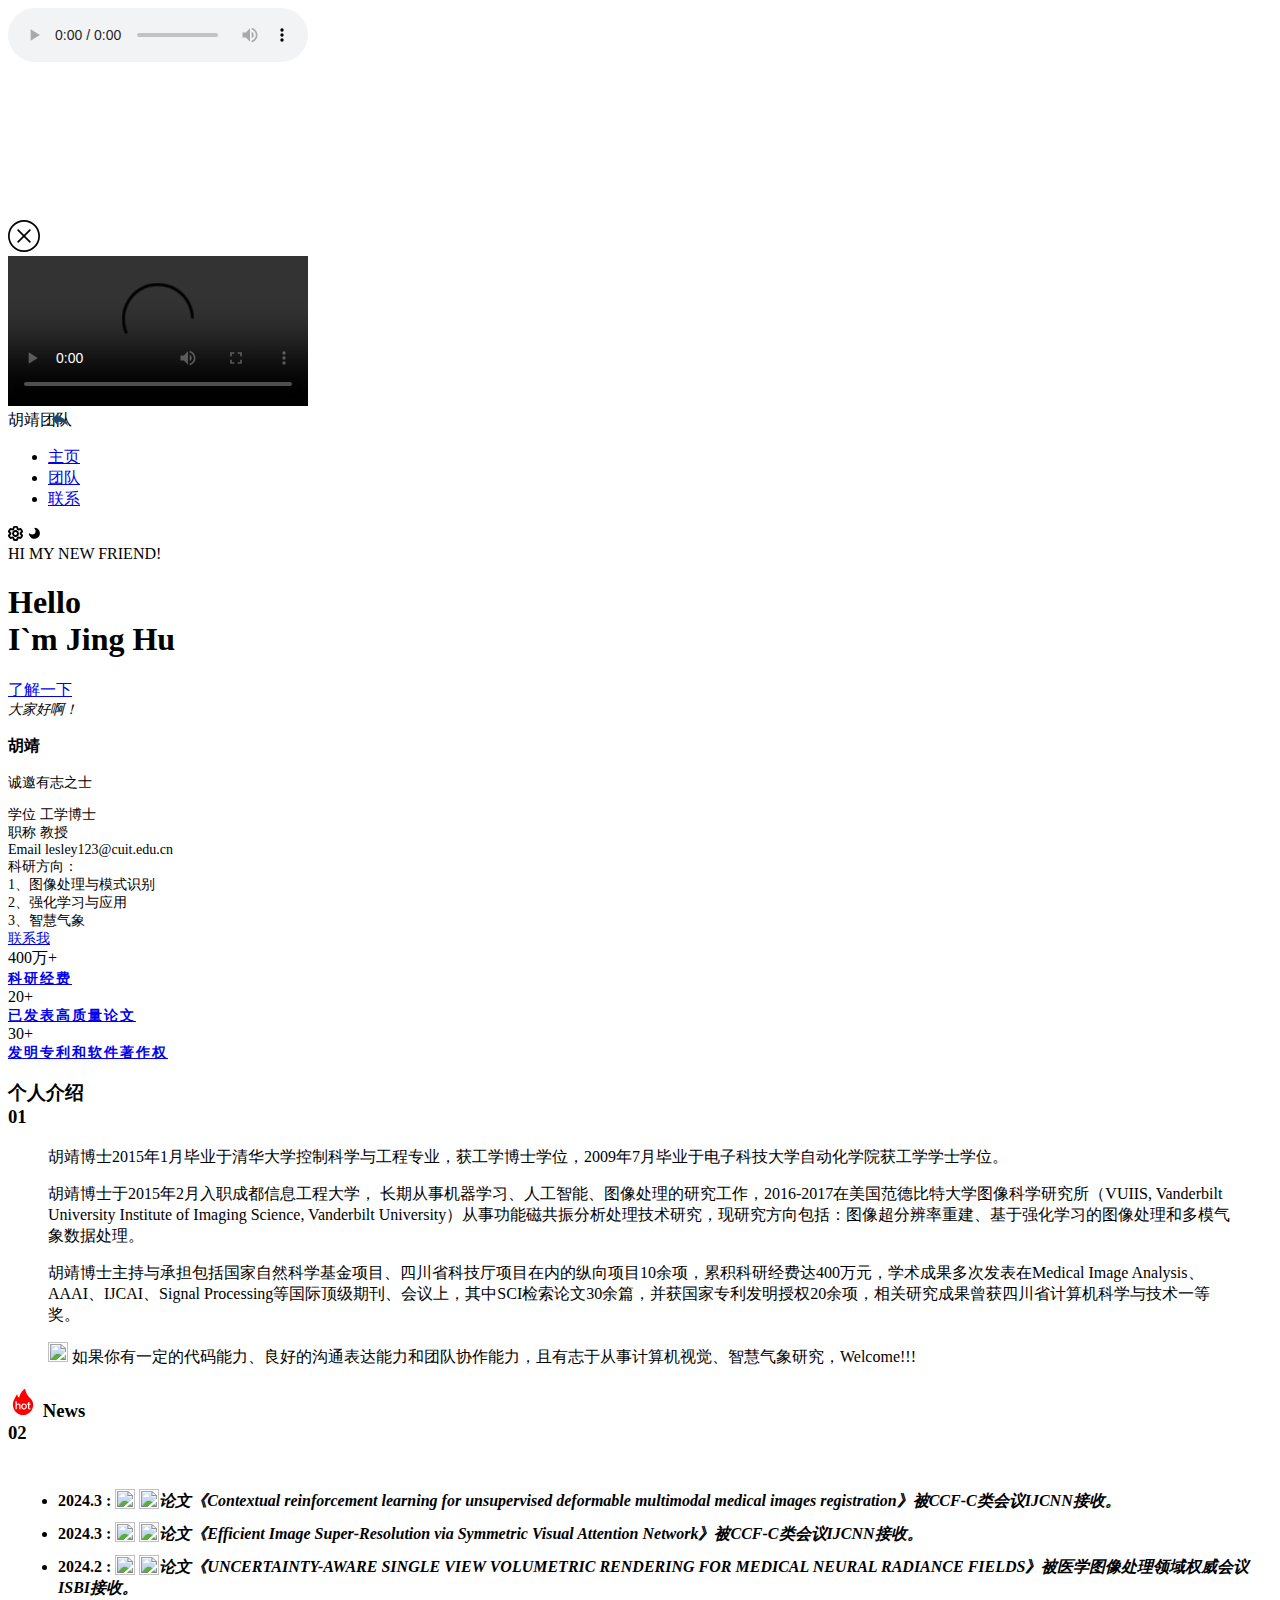
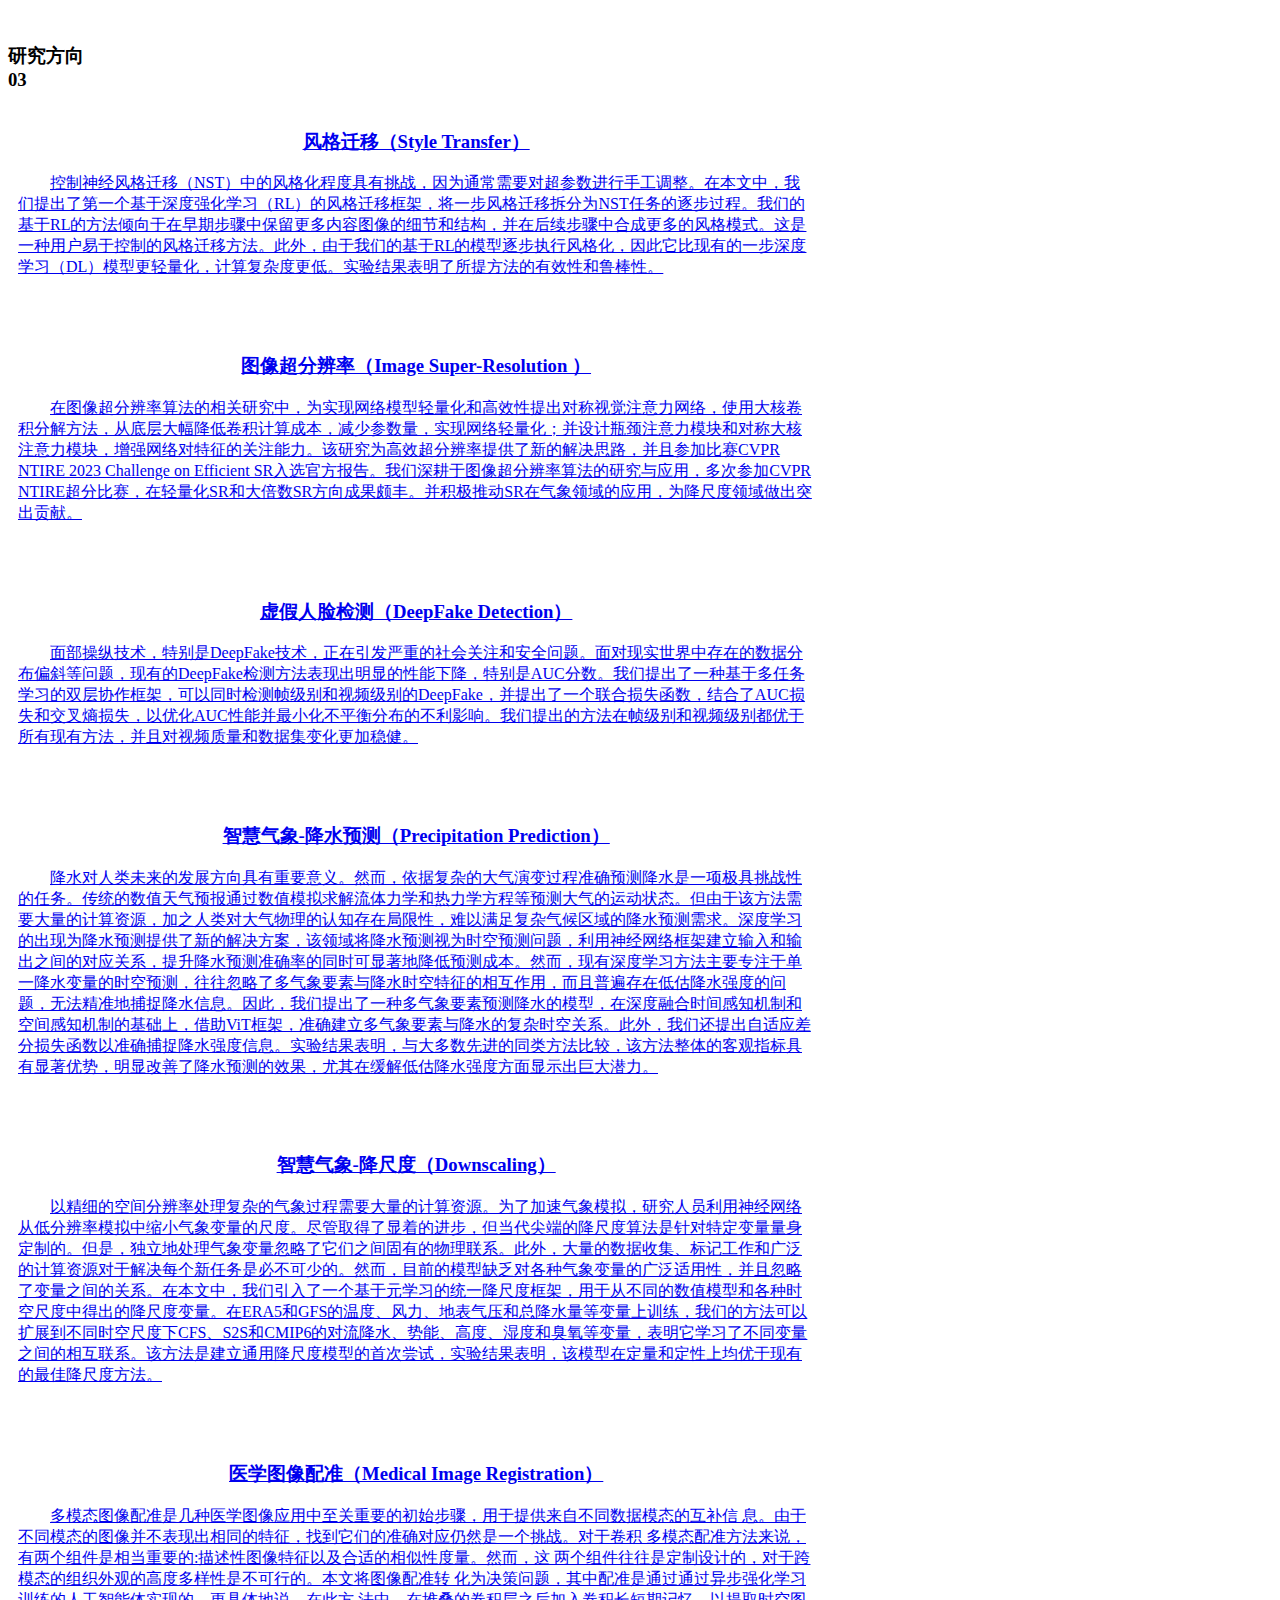
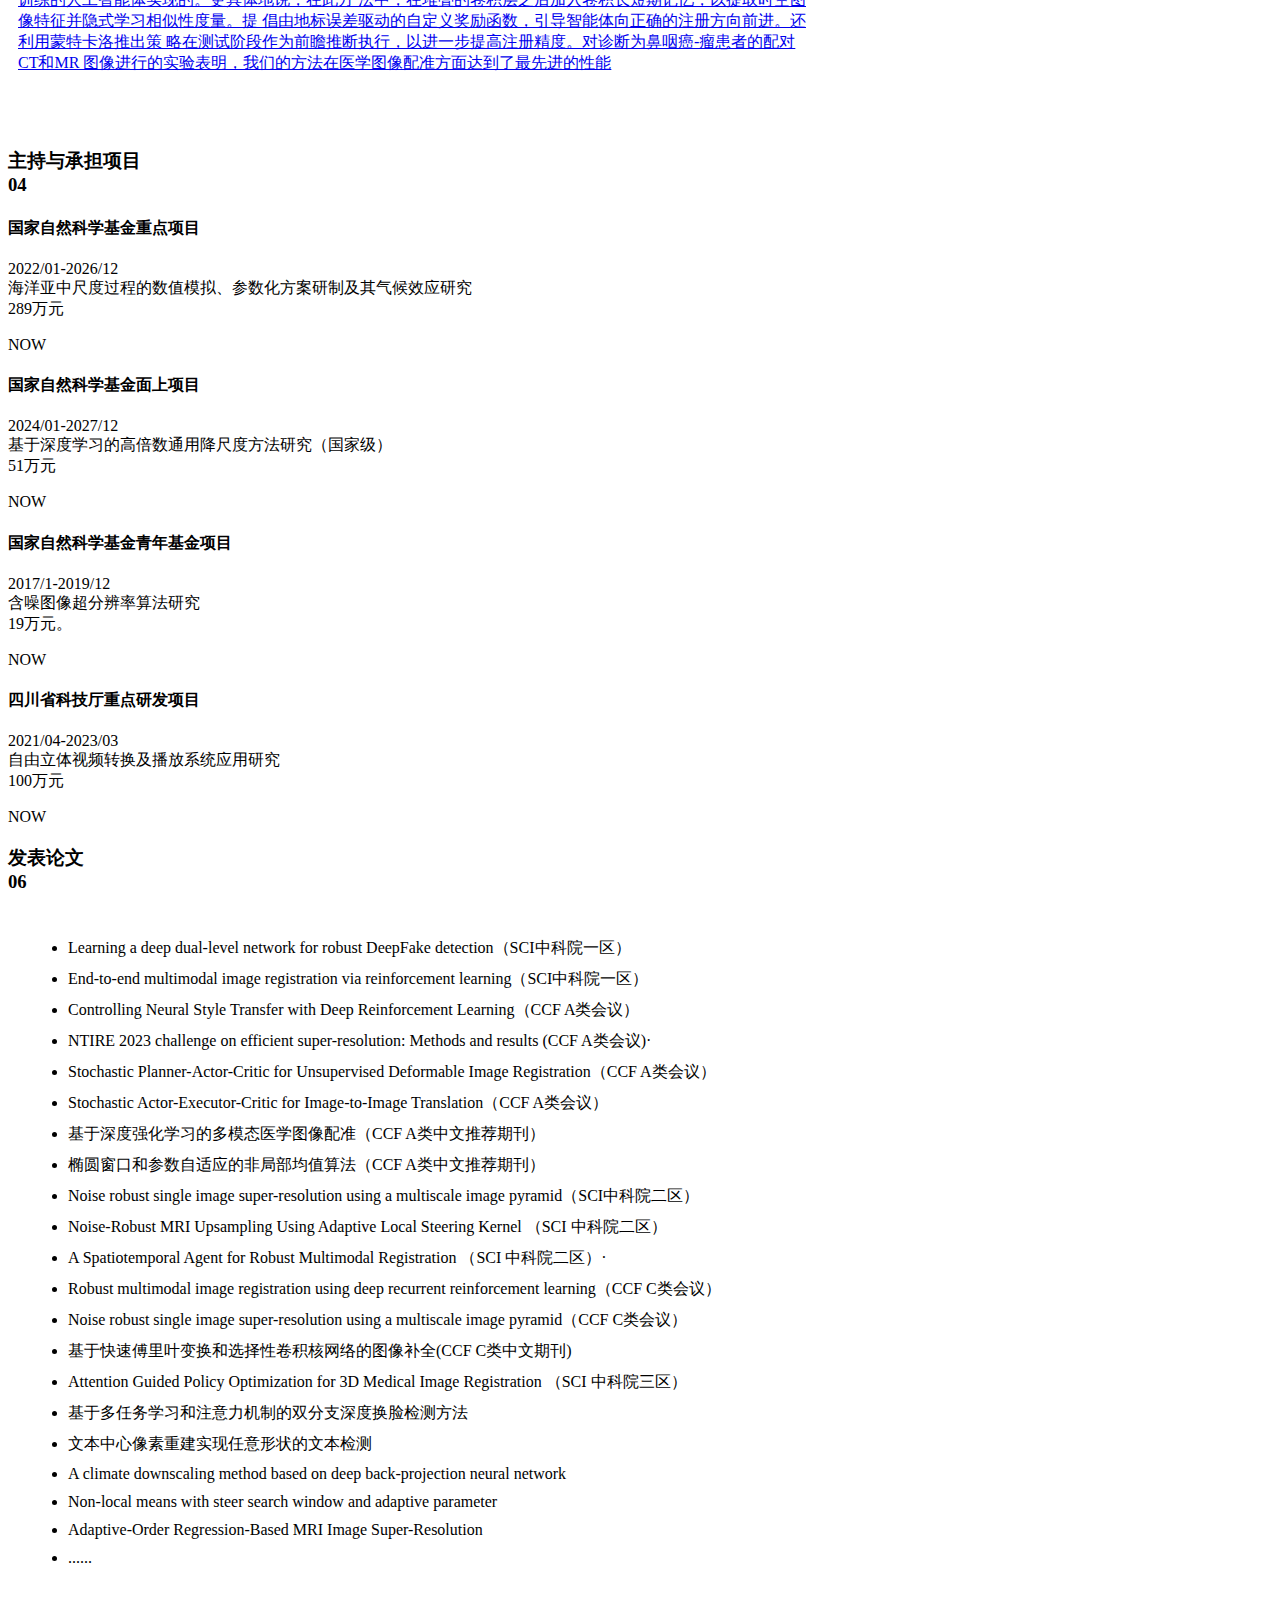
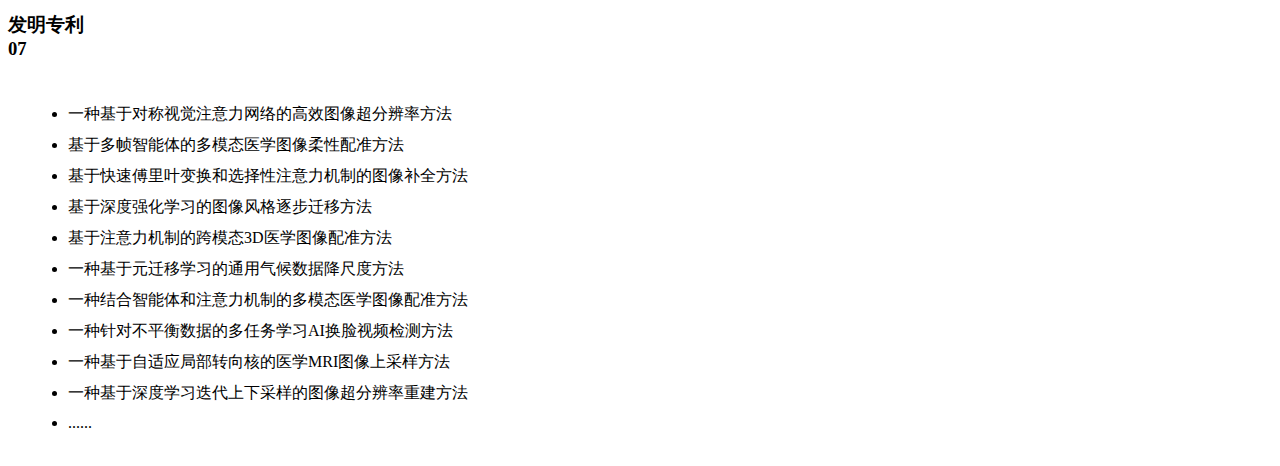
==== commit c87b523a: "更新加载lodding" ====
--- a/index.html
+++ b/index.html
@@ -280,7 +280,7 @@
             <ul>
               <li>2024.3  : <img src="./img/celebrate.png" alt=""> <img src="./img/celebrate.png" alt=""><span>论文《Contextual reinforcement learning for unsupervised deformable multimodal medical images registration》被CCF-C类会议IJCNN接收。</span> </li>
               <li>2024.3  : <img src="./img/celebrate.png" alt=""> <img src="./img/celebrate.png" alt=""><span>论文《Efficient Image Super-Resolution via Symmetric Visual Attention Network》被CCF-C类会议IJCNN接收。</span> </li>
-              <li>2024.2  : <img src="./img/celebrate.png" alt=""> <img src="./img/celebrate.png" alt=""><span>论文《UNCERTAINTY-AWARE SINGLE VIEW VOLUMETRIC RENDERING FOR MEDICAL NEURAL RADIANCE FIELDS》被医学图像处理领域顶级会议ISBI接收。</span> </li>
+              <li>2024.2  : <img src="./img/celebrate.png" alt=""> <img src="./img/celebrate.png" alt=""><span>论文《UNCERTAINTY-AWARE SINGLE VIEW VOLUMETRIC RENDERING FOR MEDICAL NEURAL RADIANCE FIELDS》被医学图像处理领域权威会议ISBI接收。</span> </li>
               <!-- <li>2023.12 : <img src="./img/celebrate.png" alt=""> <img src="./img/celebrate.png" alt=""><span>《智能图像处理关键技术研究与应用》荣获四川省计算机科学与技术一等奖</span> </li>
               <li>2023.8  : <img src="./img/celebrate.png" alt=""> <img src="./img/celebrate.png" alt=""><span>《基于深度学习的高倍数通用降尺度方法研究》成功申报国家自然科学基金面上项目。</span> </li>
               <li>2023.3  : <img src="./img/celebrate.png" alt=""> <img src="./img/celebrate.png" alt=""><span>论文《Controlling Neural Style Transfer with Deep Reinforcement Learning》被人工智能顶级会议IJCAI（CCF-A）录用。</span> </li>
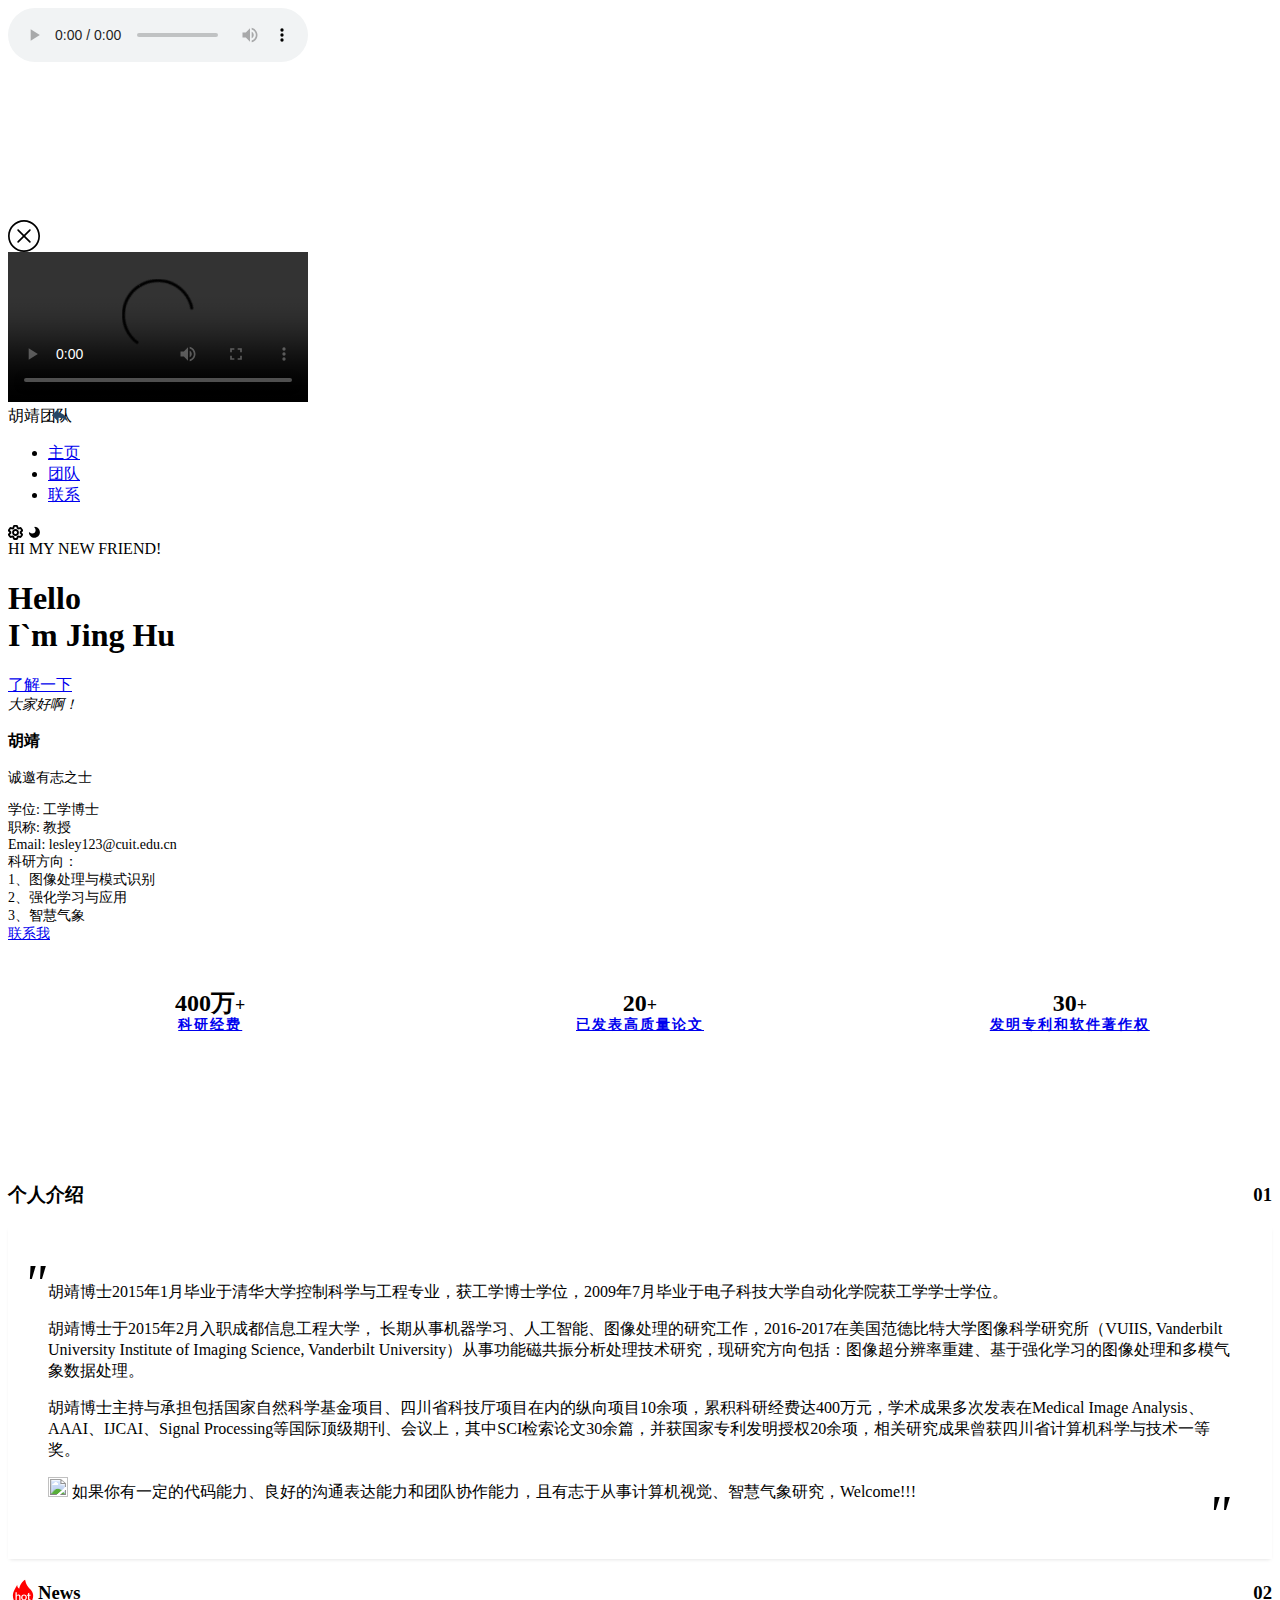
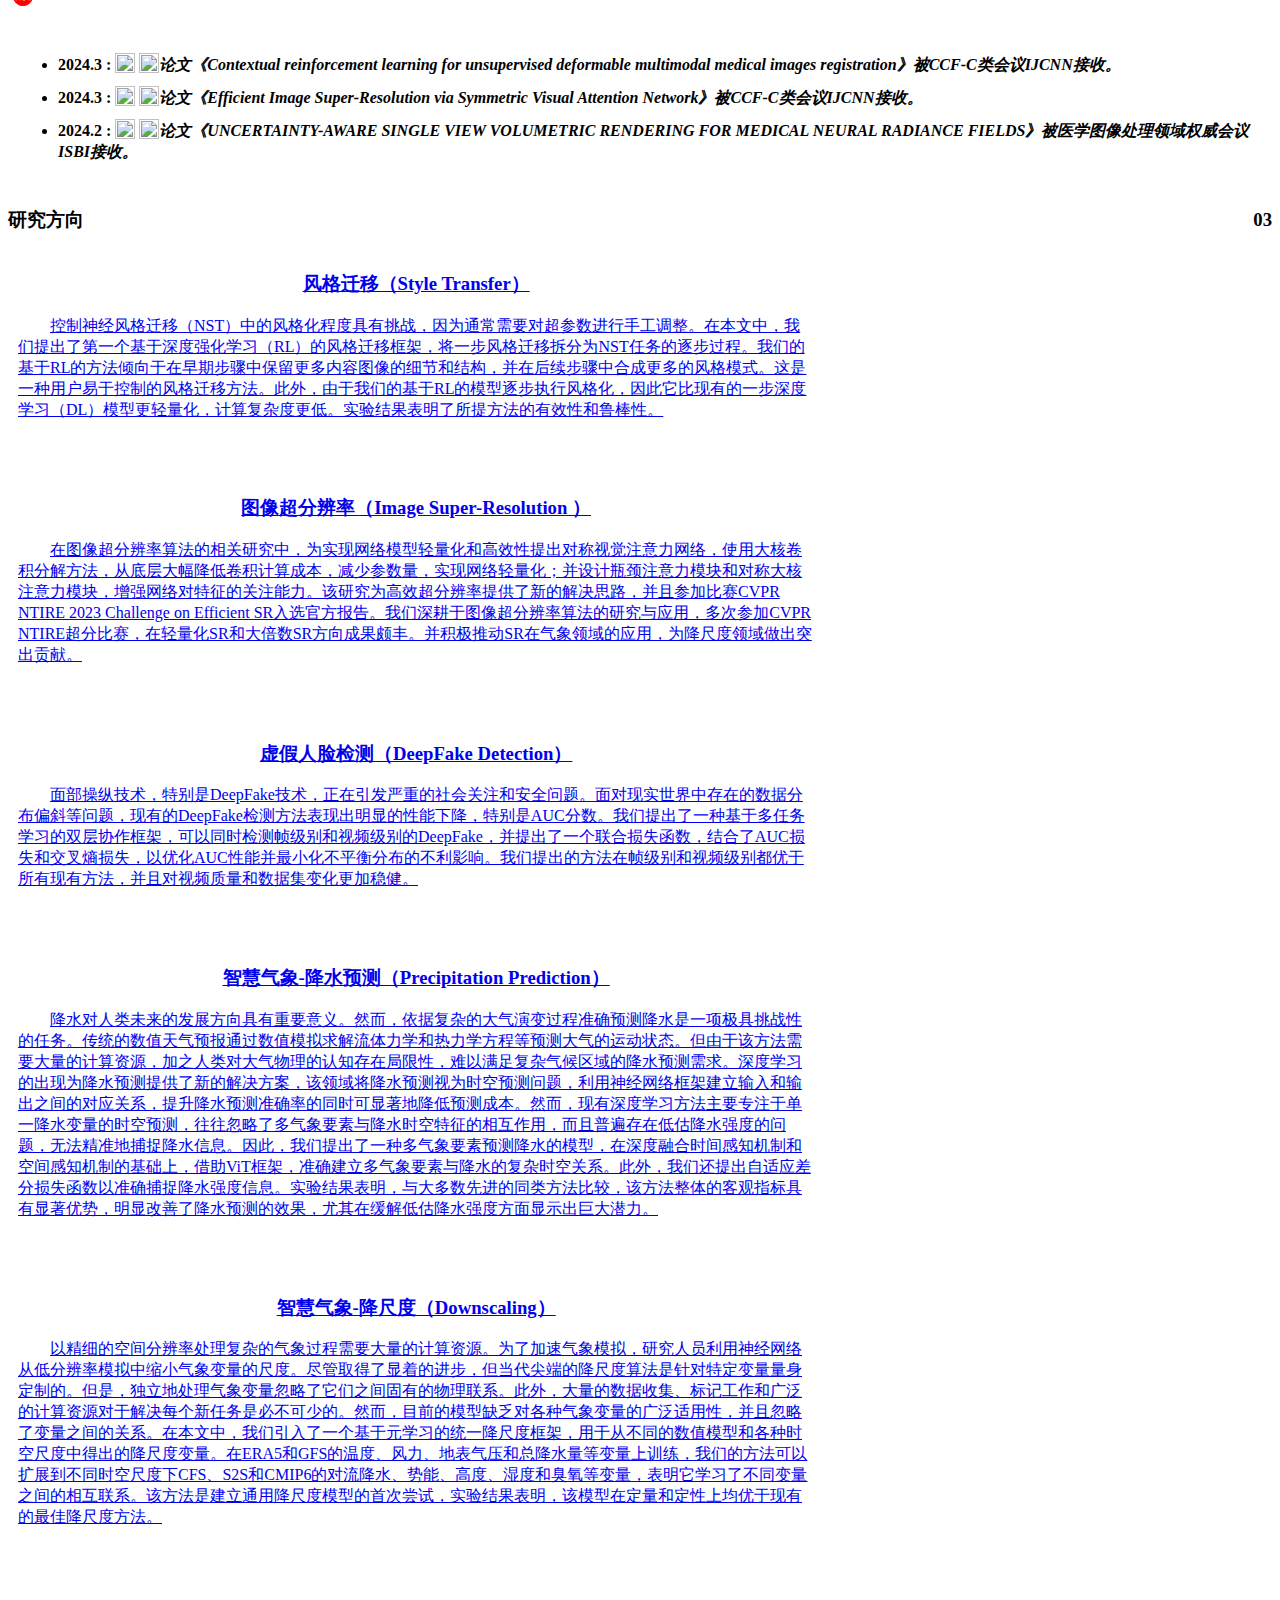
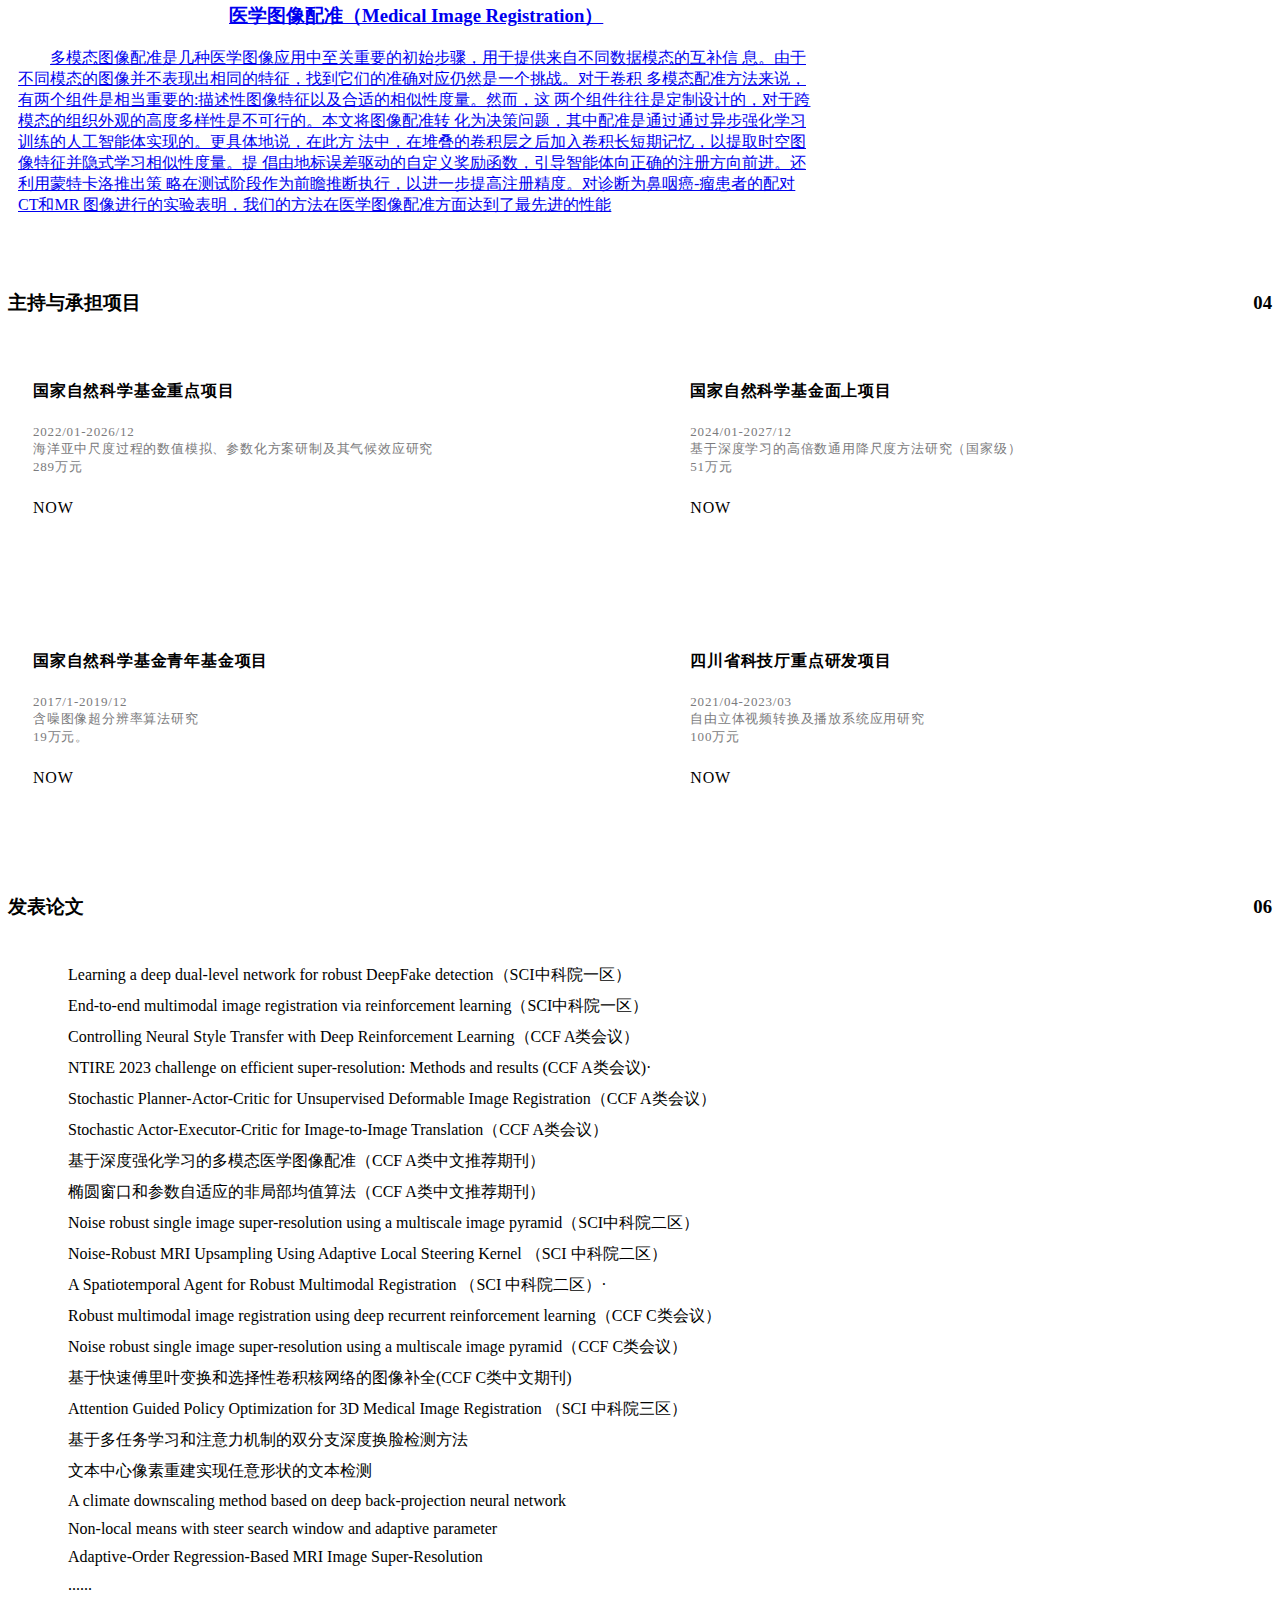
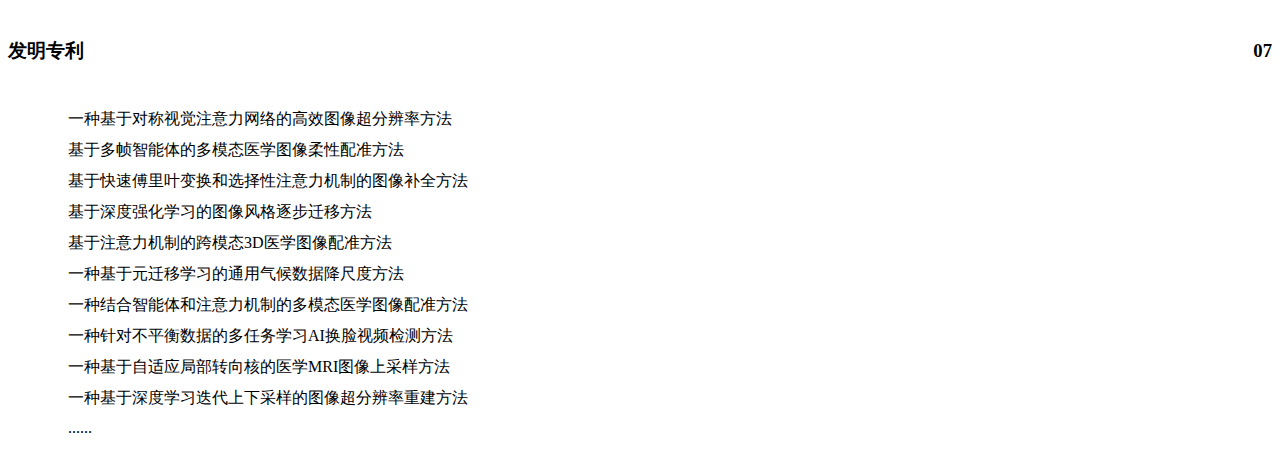
==== commit f96d48d0: "更新" ====
--- a/index.html
+++ b/index.html
@@ -185,15 +185,15 @@
           <div class="borderbotm"></div>
           <div class="mecar-bottm">
             <div>
-              <span class="mecarbottm-key">学位</span>
+              <span class="mecarbottm-key">学位:</span>
               <span class="mecarbottm-value">工学博士</span>
             </div>
             <div>
-              <span class="mecarbottm-key">职称</span>
+              <span class="mecarbottm-key">职称:</span>
               <span class="mecarbottm-value">教授</span>
             </div>
             <div>
-              <span class="mecarbottm-key">Email</span>
+              <span class="mecarbottm-key">Email:</span>
               <span class="mecarbottm-value">lesley123@cuit.edu.cn</span>
             </div>
 
--- a/css/index1.css
+++ b/css/index1.css
@@ -0,0 +1,431 @@
+ /* 正文 */
+ .content-li.li1 {
+  display: flex;
+  justify-content: space-between;
+}
+
+/* .li1-box::after {
+  content: '';
+  position: absolute;
+  top: -8px;
+  left: 8%;
+  right: 8%;
+  height: 10px;
+  background-color: var(--backColor);
+  border-radius: 5px 5px 0% 0%;
+  opacity: .3;
+
+} */
+
+.content-li.li1>.li1-box {
+  position: relative;
+  margin-top: 20px;
+  flex: 0 0 32%;
+  background-color: var(--headerCOlor);
+  min-height: 200px;
+  text-align: center;
+  border-radius: 10px;
+  padding: 30px 20px;
+  box-sizing: border-box;
+
+}
+
+.li1-box>span {
+  /* margin-top: 25px; */
+  font-size: 24px;
+  font-weight: 900;
+  color: var(--headerFont);
+  line-height: 20px;
+  display: inline-block;
+}
+
+.li1-box>span.tag{
+  color: var(--mainColor);
+  font-size: 18px;
+}
+
+.li1-box>p {
+  /* text-transform: uppercase; */
+  font-size: 11px;
+  font-weight: 700;
+  letter-spacing: 2px;
+  color: var(--headerFont);
+  transition: .4s ease-in-out;
+  margin: 0px;
+}
+
+/* 公共 */
+.content-li>h3 {
+  display: flex;
+  align-items: center;
+  color: var(--headerFont);
+}
+
+.content-li .borderbotm {
+  flex: 1;
+  margin-left: 20px;
+  margin-right: 20px;
+}
+
+/* 第二块 */
+
+.li2-box {
+  /* width: 100%; */
+  min-height: 50px;
+  padding: 40px;
+  box-shadow: 0 2px 4px -2px rgb(0 0 0 / 15%);
+}
+
+.li2-box blockquote::after {
+  margin: 0;
+  width: 50px;
+  color: var(--mainColor);
+  line-height: 55px;
+  content: '"';
+  position: absolute;
+  bottom: -40px;
+  right: -25px;
+  font-size: 54px;
+}
+
+.li2-box blockquote::before {
+  margin: 0;
+  color: var(--mainColor);
+  width: 50px;
+  line-height: 55px;
+  content: '"';
+  position: absolute;
+  top: -25px;
+  left: -25px;
+  font-size: 54px;
+}
+
+.li2-box blockquote {
+  position: relative;
+  padding: 0;
+  margin: 0;
+  display: block;
+  color: var(--headerFont);
+  font-style: italic;
+  font-size: 16px;
+  font-weight: 500;
+}
+
+/* 第三段 */
+.li3-box {
+  position: relative;
+  min-height: 380px;
+  background-image: url("../img/videoback.jpg");
+  background-size: 100%;
+}
+
+.li3-box>.play-buttom {
+  position: absolute;
+  left: 50%;
+  top: 50%;
+  transform: translate(-50%, -50%);
+  width: 60px;
+  height: 60px;
+  line-height: 60px;
+  border-radius: 50%;
+  background-color: var(--mainColor);
+  color: white;
+  text-align: center;
+  font-weight: bold;
+  font-size: 30px;
+
+}
+
+.play-buttom::after {
+  position: absolute;
+  content: '';
+  display: inline-block;
+  width: 60px;
+  height: 60px;
+  left: 0px;
+  top: 0px;
+  z-index: -1;
+  background-color: inherit;
+  border-radius: 50%;
+  animation: playbuttom 1s infinite;
+}
+
+@keyframes playbuttom {
+  from {
+    opacity: 1;
+    transform: scale(0.9);
+  }
+
+  to {
+    opacity: 0;
+    transform: scale(1.5);
+  }
+}
+
+.play-buttom svg {
+  vertical-align: -13px;
+}
+
+/* 第四 */
+.li4-box {
+  display: flex;
+  justify-content: space-between;
+  flex-wrap: wrap;
+}
+
+.li4-box>div {
+  box-sizing: border-box;
+  padding: 25px;
+  flex: 0 0 48%;
+  min-height: 250px;
+  margin-bottom: 20px;
+
+
+  font-weight: 500;
+  letter-spacing: .05em;
+  -webkit-font-smoothing: antialiased;
+}
+
+.li4-box>div p {
+  font-size: 13px;
+  color: #7B7B7D;
+}
+
+.li4-box>div a {
+  position: relative;
+  display: inline-block;
+  color: var(--mainColor);
+  margin-top: 10px;
+  cursor: pointer;
+  padding-right: 30px;
+}
+.li4-box>div a::after{
+  position: absolute;
+  right: 10px;
+  top: 50%;
+  content: '';
+  width: 0px;
+  height: 0px;
+  border-top: 4px solid transparent;
+  border-left: 8px solid var(--mainColor);
+  border-bottom: 4px solid transparent;
+  animation: bmove 1s infinite;
+}
+
+.li4-box svg path{
+  fill: var(--headerFont);
+}
+.li4icon {
+  width: 45px;
+  height: 45px;
+}
+
+/* 第五 */
+.li5-box {
+  position: relative;
+  overflow: hidden;
+}
+
+svg {
+  vertical-align: sub;
+}
+.li5-box .left,.li5-box .right{
+  transition: .3s ease;
+  position: absolute;
+  width: 40px;
+  height: 40px;
+  line-height: 40px;
+  border-radius: 50%;
+  background-color: var(--headerCOlor);
+  text-align: center;
+  font-weight: bold;
+  font-size: 20px;
+  z-index: 1;
+  color: white;
+  top: 10%;
+  opacity: 0;
+}
+
+.li5-box:hover .left{
+  transform: translateX(100%);
+  opacity: 1;
+  background-color: var(--mainColor);
+}
+.li5-box:hover .right {
+  transform: translateX(-100%);
+  opacity: 1;
+  background-color: var(--bagColor);
+}
+
+.li5-box .left {
+  right: 15%;
+}
+.li5-box .right {
+  left: 15%;
+}
+
+.li5box-ul {
+  min-width: 100%;
+  transition: transform 1s ease;
+  transform: translate3d(0px, 0px, 0px);
+  transition-duration: 1s;
+  /* min-height: 250px; */
+  /* background-color: aqua;
+    transition-duration: 0ms;
+    transform: translate3d(-0%, 10px, 10px); */
+}
+
+.li5box-car {
+  display: inline-block;
+  height: 300px;
+  box-sizing: border-box;
+  width: 680px;
+  text-align: center;
+  padding: 50px 20px;
+}
+
+.li5box-car>img {
+  width: 50px;
+  height: 50px;
+  border: solid 3px #FCFCFE;
+  border-radius: 50%;
+  box-shadow: 0 2px 4px -2px rgb(0 0 0 / 15%);
+
+}
+
+/* 第六个 */
+.content-li.li6 {}
+
+.li6-box {
+  display: flex;
+  justify-content: space-between;
+  flex-wrap: wrap;
+}
+.li6-box a{
+  display: block;
+  color: var(--mainColor);
+  margin-top: 10px;
+  cursor: pointer;
+}
+.li6-box>div {
+  display: inline-block;
+  overflow: hidden;
+  flex: 0 0 48%;
+  margin-bottom: 20px;
+}
+
+.li6-box .borderbotm {
+  margin-left: 0px;
+  margin-right: 0px;
+}
+
+.li6car-title {
+  padding: 20px;
+}
+.li6-box .imgbox{
+  display: block;
+  overflow: hidden;
+  margin-top: 0px;
+}
+.li6-box img{
+  transform: scale(1.1);
+  height: 100%;
+  transition: all .3s ease-in-out;
+}
+.li6-box img:hover{
+  transform: scale(1);
+}
+
+
+/* 第七个 */
+.li7-box{
+  display: flex;
+  justify-content: space-between;
+  flex-wrap: wrap;
+}
+
+.li7boxitem{
+  flex: 0 0 48%;
+  min-height: 300px;
+  text-align: center;
+  padding: 50px 0;
+  position: relative;
+  overflow: hidden;
+}
+
+.li7boxitem.active::after{
+  content: '欢迎聘用';
+  text-align: center;
+  color: #fcfcfe;
+  font-size: 10px;
+  font-weight: 700;
+  letter-spacing: 2px;
+  line-height: 20px;
+  height: 20px;
+  padding: 0 40px;
+  background-color: var(--mainColor);
+  transform: rotate(45deg);
+  position: absolute;
+  top: 23px;
+  right: -40px;
+}
+
+.li7boxitem h3{
+  margin-bottom: 30px;
+}
+.li7boxitem p{
+  margin: 15px 0;
+}
+
+.li7boxitem button{
+  white-space: nowrap;
+  background-color: var(--mainColor);
+  border: solid 2px var(--mainColor);
+  height: 30px;
+  color: var(--headerFont);
+  font-size: 11px;
+  font-weight: 700;
+  letter-spacing: 2px;
+  border-radius: 20px;
+  padding: 0 30px;
+}
+
+
+.throughline{
+  text-decoration: line-through;
+  opacity: .5;
+}
+.item-price{
+  font-size: 28px;
+  font-family: fantasy;
+  text-align: center;
+}
+.item-price sub{
+    font-size: 14px;
+    color: rgba(204, 205, 207, 0.7);
+    font-weight: 300;
+    vertical-align: middle;
+}
+
+
+    /* 手机*/
+    @media screen and (max-width: 550px) {
+      .content-li{
+        display: block;
+      }
+       .li1{
+        display: block !important;
+      }
+      .li4-box{
+        display: block;
+      }
+      .li6-box{
+        display: block;
+      }
+      .li7-box{
+        display: block;
+      }
+      .li5box-car{
+        width:auto;
+      }
+    }
--- a/css/mystyle.css
+++ b/css/mystyle.css
@@ -41,9 +41,9 @@
     list-style-type: disc; 
 }
 #index .li6 .li6boxitem ul li, #index .li7 .li7boxitem ul li{
-    width: 100%;
+    display: block;
     margin-top: 10px;
-    text-align: justify;
+    text-align: left;
     margin-left: 20px;
 }
 #index .co-right .content-li .li1-box a{
@@ -223,4 +223,19 @@
 }
 #contact .li2 .li2-box p{
     margin-left: 10px;
+}
+/* 当屏幕宽度小于 600px 时 */
+@media only screen and (max-width: 600px) {
+    #team .li2-box-item{
+        flex: 0 0 100%;
+    }
+    #contact .li1 .li1-box-item{
+        margin-top: 20px;
+    }
+}
+/* 当屏幕宽度在 1200px 到 601px 之间时 */
+@media only screen and (min-width: 601px) and (max-width: 1200px) {
+    #team .li2-box-item{
+        flex: 0 0 45%;
+    }
 }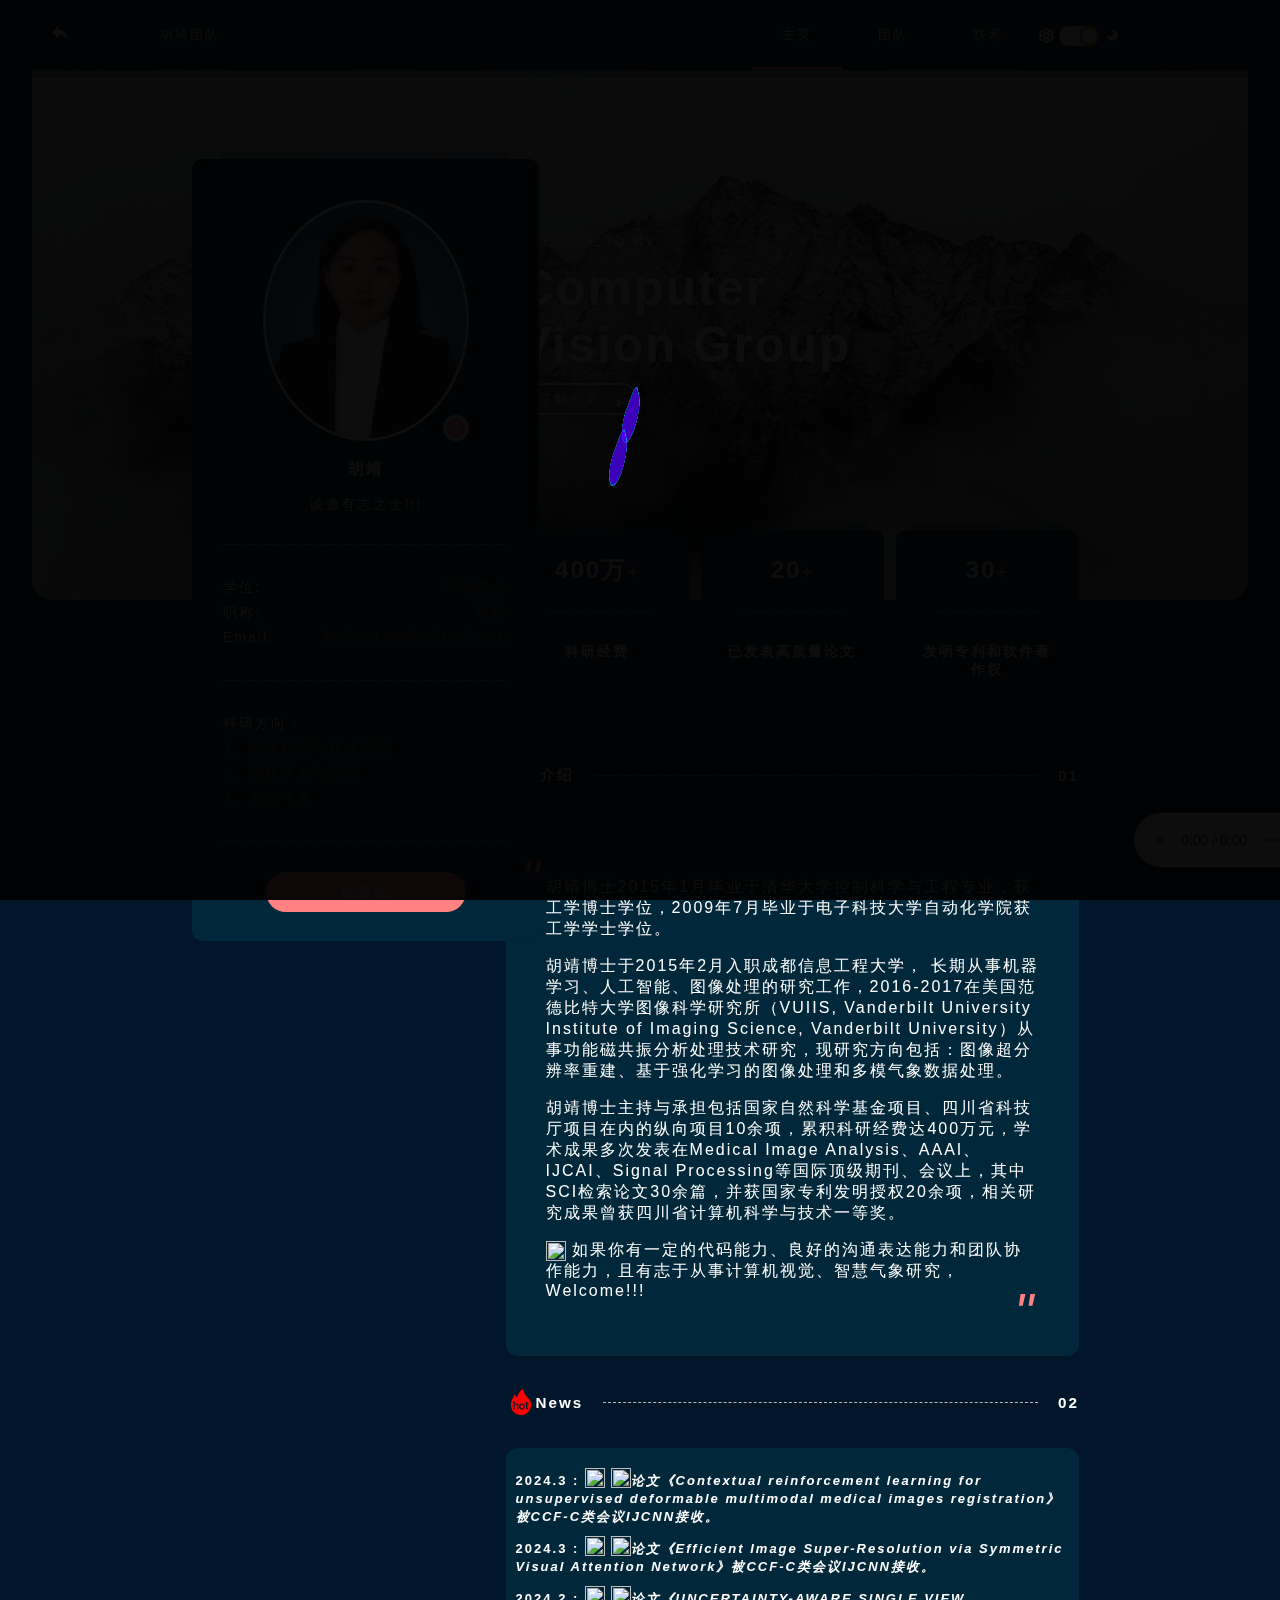
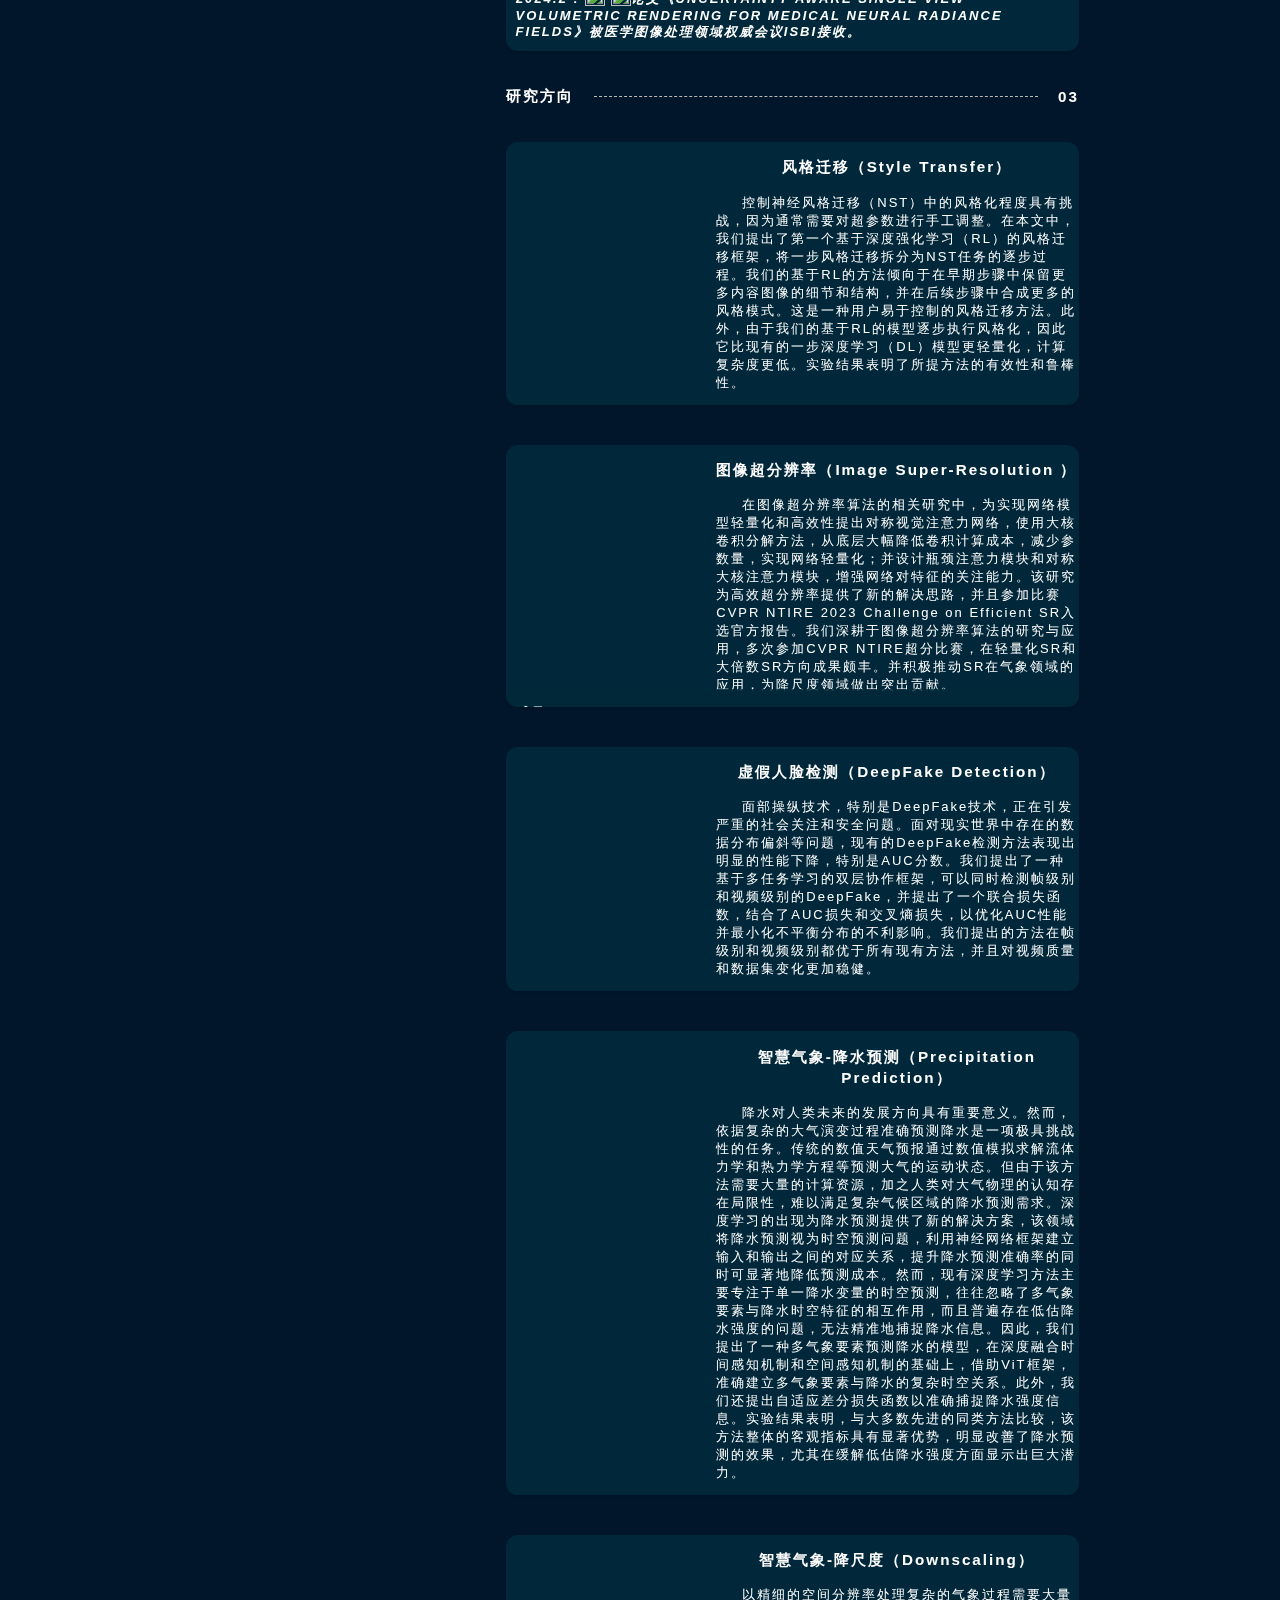
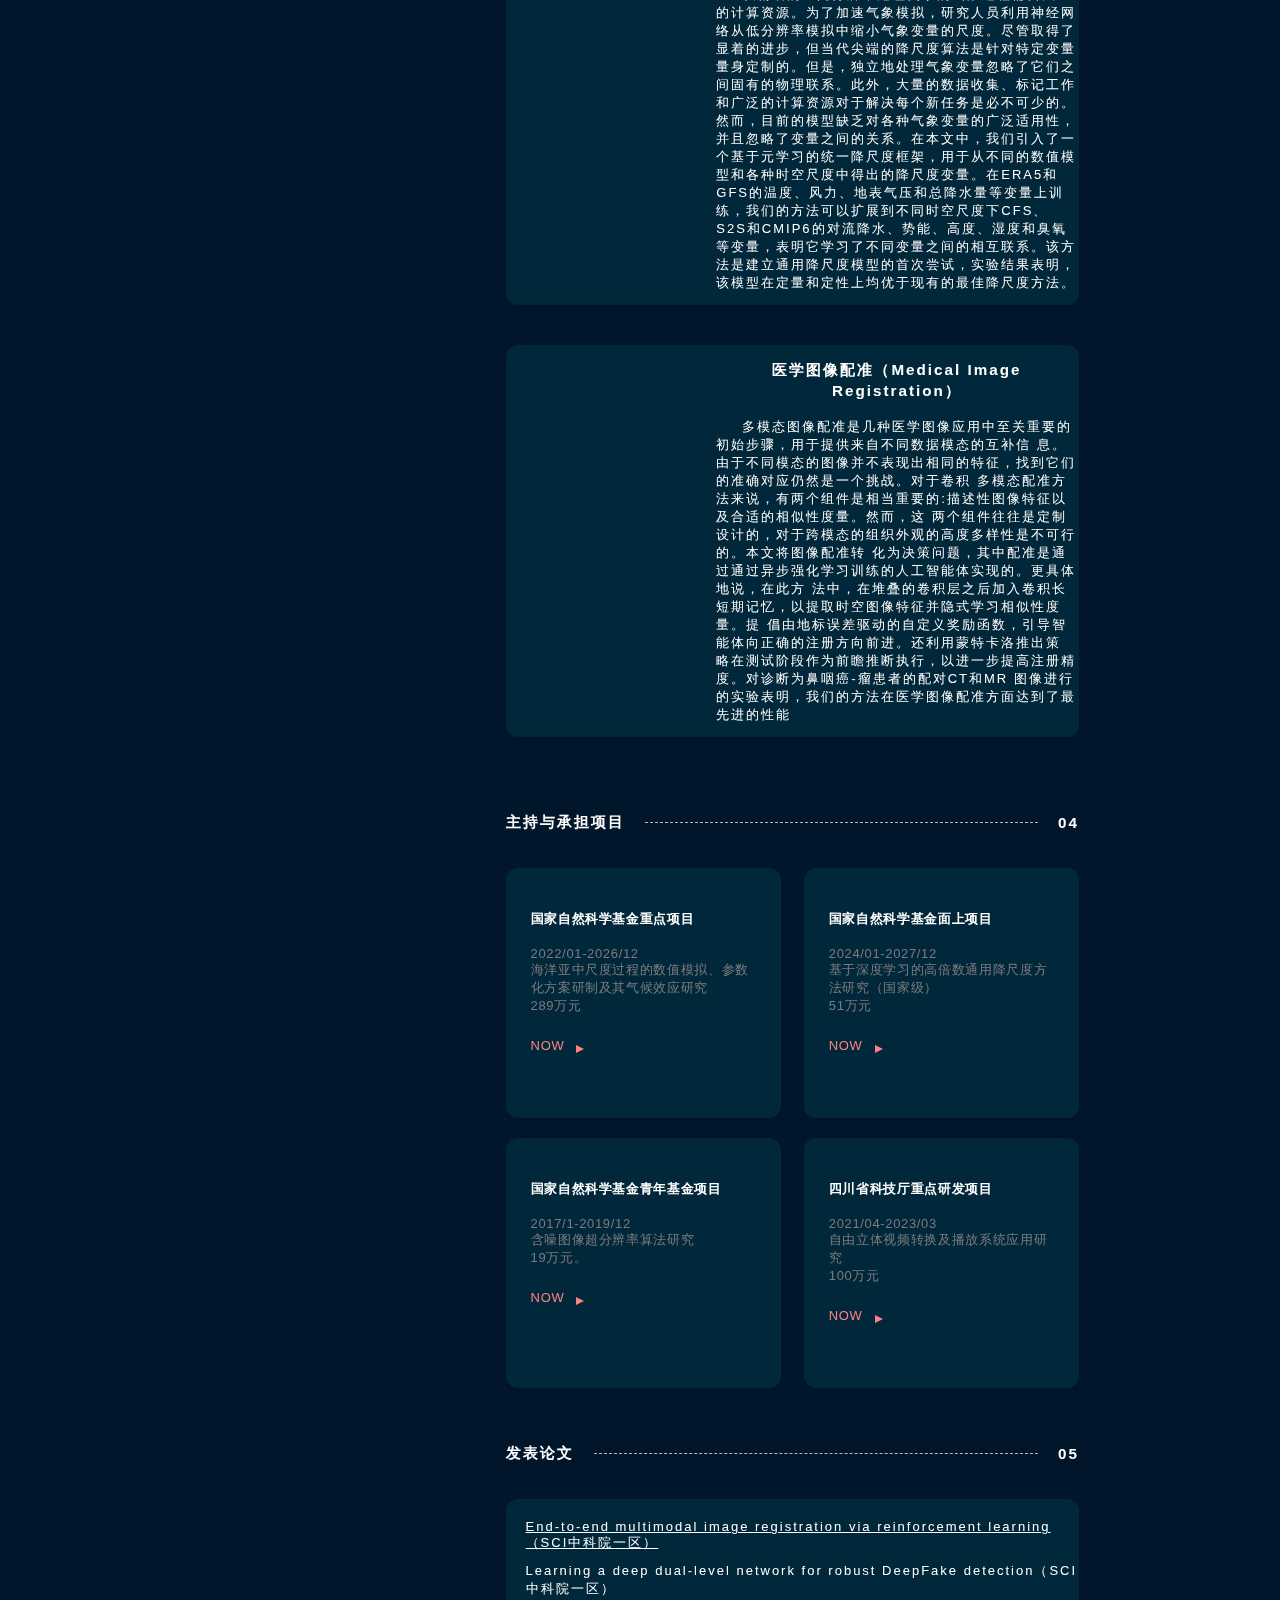
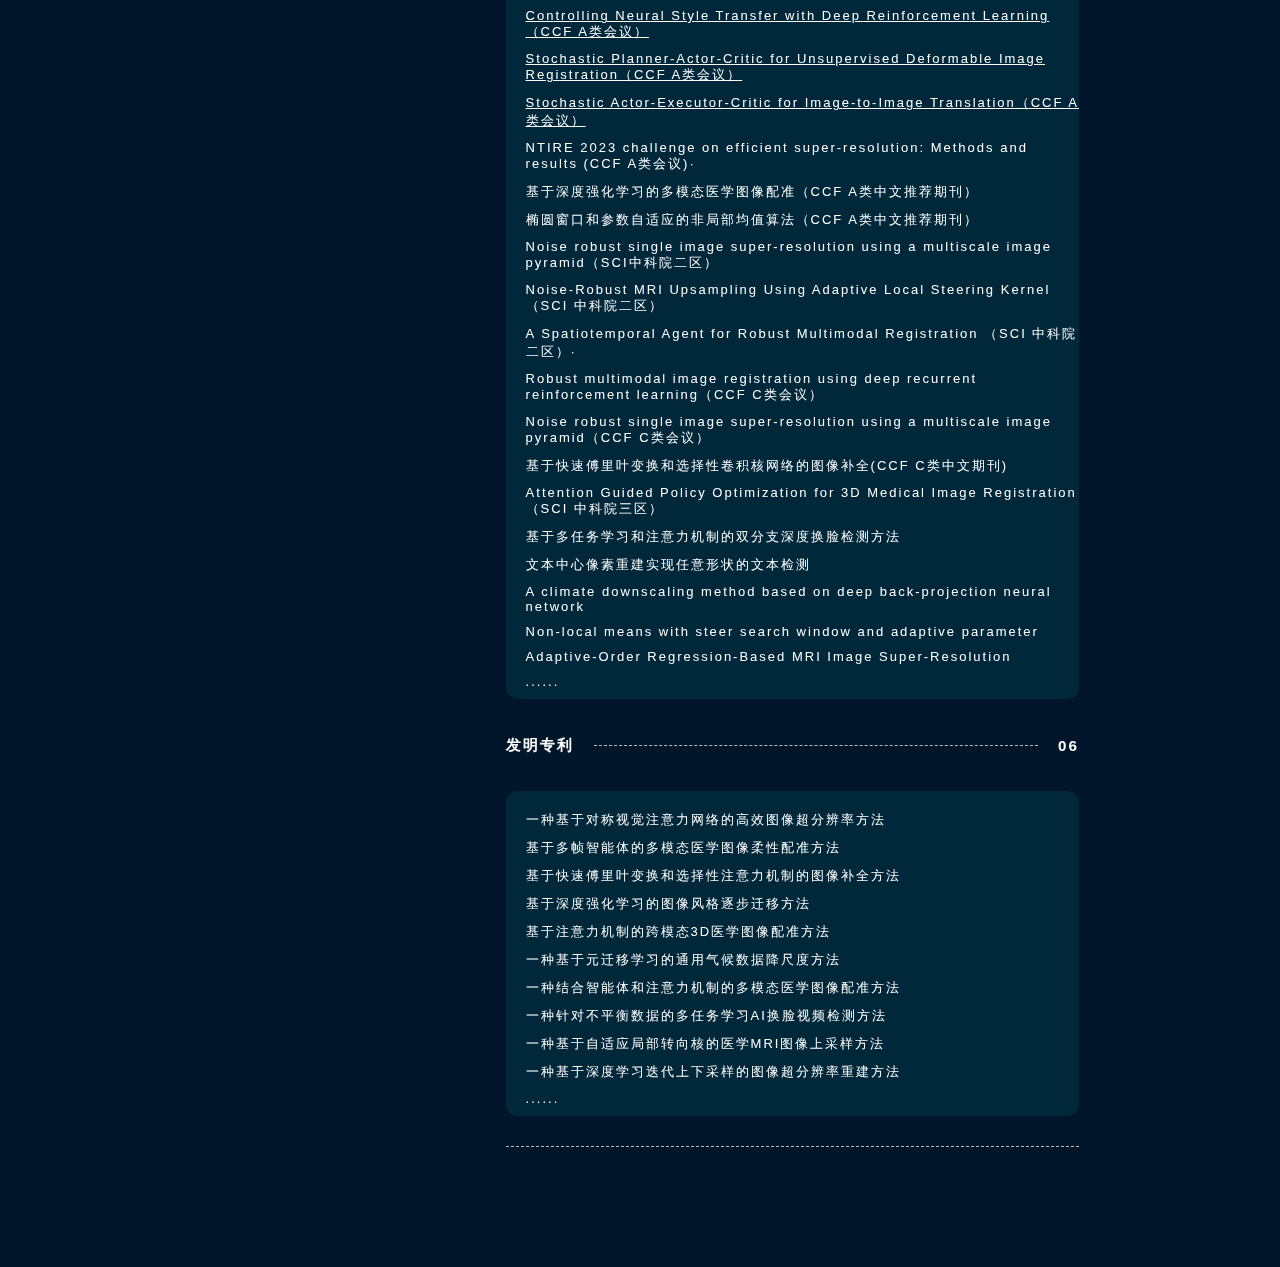
==== commit 11b4df3a: "更新主页" ====
--- a/index.html
+++ b/index.html
@@ -111,10 +111,10 @@
 
         <!-- 标题 -->
         <div class="co-right ">
-          <span class="titleBox-tag">HI MY NEW FRIEND!</span>
+          <span class="titleBox-tag">Welcome To My</span>
           <h1>
-            Hello<br>
-            I`m Jing Hu
+            Computer <br>
+            Vision Group
           </h1>
           <a class="buttom navbtn" href="#next-one">了解一下
           </a>
@@ -141,7 +141,7 @@
             </div>
             <h3>胡靖</h3>
             <p class="me-hover">
-              <span>诚邀有志之士</span>
+              <span>诚邀有志之士!!!</span>
             </p>
           </div>
           <!-- <div class="borderbotm"></div> -->
@@ -504,7 +504,7 @@
           <h3>
             <span>发表论文</span>
             <div class="borderbotm"></div>
-            <span>06</span>
+            <span>05</span>
           </h3>
           <!-- <div class="li6-box">
             <div class="carbox">
@@ -553,13 +553,13 @@
             </div>
           </div> -->
           <div class="carbox li6boxitem">
-            <ul>
+            <ul>             
+              <li><a href="https://www.cuit.edu.cn/info/1092/48771.htm" target="_blank" rel="noopener noreferrer">End-to-end multimodal image registration via reinforcement learning（SCI中科院一区）</a> </li>
               <li>Learning a deep dual-level network for robust DeepFake detection（SCI中科院一区）</li>
-              <li>End-to-end multimodal image registration via reinforcement learning（SCI中科院一区）</li>
-              <li>Controlling Neural Style Transfer with Deep Reinforcement Learning（CCF A类会议）</li>
+              <li><a target="_blank" href="https://www.cuit.edu.cn/info/1092/50936.htm">Controlling Neural Style Transfer with Deep Reinforcement Learning（CCF A类会议）</a> </li>
+              <li><a href="https://www.cuit.edu.cn/info/1092/49524.htm" target="_blank" rel="noopener noreferrer">Stochastic Planner-Actor-Critic for Unsupervised Deformable Image Registration（CCF A类会议）</a> </li>
+              <li><a href="https://www.cuit.edu.cn/info/1092/48774.htm" target="_blank" rel="noopener noreferrer">Stochastic Actor-Executor-Critic for Image-to-Image Translation（CCF A类会议）</a> </li>
               <li>NTIRE 2023 challenge on efficient super-resolution: Methods and results (CCF A类会议)·</li>
-              <li>Stochastic Planner-Actor-Critic for Unsupervised Deformable Image Registration（CCF A类会议）</li>
-              <li>Stochastic Actor-Executor-Critic for Image-to-Image Translation（CCF A类会议）</li>
               <li>基于深度强化学习的多模态医学图像配准（CCF A类中文推荐期刊）</li>
               <li>椭圆窗口和参数自适应的非局部均值算法（CCF A类中文推荐期刊）</li>
               <li>Noise robust single image super-resolution using a multiscale image pyramid（SCI中科院二区）</li>
@@ -585,7 +585,7 @@
           <h3>
             <span>发明专利</span>
             <div class="borderbotm"></div>
-            <span>07</span>
+            <span>06</span>
           </h3>
           <!-- <div class="li5-box">
             <div class="left buttonsty" id="leftimg">
--- a/css/base.css
+++ b/css/base.css
@@ -0,0 +1,844 @@
+:root {
+ /* 默认背景色 */
+--backColor:#fff;
+--borderline:#00283a;
+ /* 卡片 */
+--headerCOlor:#00283A;
+ /* 卡片 */
+--headerhover:rgb(0, 40, 58,.8);
+
+  /* 默认字体颜色 */
+--headerFont:#fff;
+  /* 反差色 */
+--fontColor:#00283A;
+--mainColor:#ff8181;
+--bagColor:#02162b;
+}
+
+.content-li svg path,.buttom svg path{
+  fill:#fff;
+}
+svg{
+  vertical-align: middle;
+}
+svg path{
+  fill: var(--headerFont);
+}
+
+/* 遮罩 */
+.zhezhao{
+  position: fixed;
+  left: 0px;
+  right: 0px;
+  bottom: 0px;
+  top: 0px;
+  background-color: rgba(0, 0, 0, .7);
+  z-index: 9;
+  display: none;
+}
+.zhezhao.active{
+  display: block;
+}
+.zhezhao .close{
+  position: absolute;
+  right: 20%;
+  top:  10%;
+}
+.close path{
+  fill: #FCFCFE;
+}
+#videoResume{
+  position: absolute;
+  left: 50%;
+  top:  50%;
+  transform: translate(-50%,-50%);
+}
+#videoResumeC{
+  width: 100%;
+}
+
+
+body,
+html {
+  position: relative;
+  margin: 0px;
+  width: 100%;
+  padding: 0px;
+  font-size: 13px;
+  letter-spacing: 2px;
+  transition: .4s ease-in-out;
+  font-weight: 400;
+  font-family: -apple-system, BlinkMacSystemFont, "Segoe UI", Roboto, "Helvetica Neue", Arial, "Noto Sans", sans-serif, "Apple Color Emoji", "Segoe UI Emoji", "Segoe UI Symbol", "Noto Color Emoji";
+  
+  color: var(--headerFont);
+  background-color:var(--bagColor);
+}
+a{
+   transition: color .6s ease-in-out;
+   text-decoration: none;
+   color: inherit;
+}
+a:hover {
+  color: var(--mainColor);
+}
+
+
+.carbox {
+  background-color: var(--headerCOlor);
+  border-radius: 12px;
+  box-shadow: 0 2px 4px -2px rgb(0 0 0 / 15%);
+}
+
+ul {
+  list-style: none;
+  margin: 0px;
+  padding: 0px;
+}
+
+ul>li {
+  display: inline-block;
+}
+img {
+  width: 100%;
+  height: 100%;
+  vertical-align: middle;
+}
+.copybottm {
+  padding: 30px 20px;
+  color: #7B7B7D;
+  font-size: 10px;
+  font-weight: 700;
+  letter-spacing: 2px;
+  transition: .4s ease-in-out;
+  text-transform: uppercase;
+}
+
+ /* 顶部栏目 */
+.header {
+  position: fixed;
+  z-index: 2;
+  top: 0px;
+  width: 100%;
+  height: 70px;
+  line-height: 70px;
+  background-color: var(--headerCOlor);
+  border-radius: 0% 0% 10px 10px;
+  box-shadow: 0 2px 4px 0 rgb(0 0 0 / 15%);
+}
+
+/* 下面的装饰 */
+.borderafter::after{
+  content: '';
+  position: absolute;
+  top: 70px;
+  left: 0px;
+  right: 0px;
+  height: 8px;
+  /* background-color: #00283A; */
+  background-color: var(--borderline);
+  border-radius: 0% 0% 5px 5px;
+  opacity: .3;
+}
+
+/* 上面的装饰 */
+.borderbefore::before{
+  content: '';
+  position: absolute;
+  top: -8px;
+  left: 8%;
+  right: 8%;
+  height: 10px;
+  background-color: var(--borderline);
+  border-radius: 5px 5px 0% 0%;
+  opacity: .3;
+}
+
+.col {
+  width: 75%;
+  margin: 0 auto;
+  /* border: 1px solid red; */
+}
+
+.header>div {
+  display: flex;
+  justify-content: space-between;
+}
+
+/* 开灯 */
+.kaig-bottm img {
+  width: 15px;
+  height: 15px;
+}
+.kaig-bottm .my-radio{
+  position: relative;
+  display: inline-block;
+  height: 20px;
+  width: 40px;
+  vertical-align: middle;
+  background: #F4F5F7;
+  border-radius: 2em;
+  box-shadow: inset 0 0 4px -1px rgb(0 0 0 / 15%);
+  transition: .4s ease-in-out;
+  cursor: pointer;
+}
+
+.kaig-bottm .my-radio.active>i{
+  right: 0px;
+  left: auto;
+}
+.kaig-bottm .my-radio>i{
+  position: absolute;
+  left: 0px;
+  top: 0px;
+  bottom: 0px;
+  display: inline-block;
+  width: 35%;
+  border: solid 3px #AFB42B;
+  border-radius: 50%;
+  background: #FCFCFE;
+  transition: all .2s ease;
+}
+
+/* 顶部导航栏 */
+.header-nav {
+  display: inline-block;
+}
+
+.header-nav>li.active::after {
+  content: '';
+  display: inline-block;
+  position: absolute;
+  bottom: 0;
+  left: 0px;
+  right: 0px;
+  border-radius: 10px;
+  height: 3px;
+  background-color: var(--mainColor);
+  transition: .4s ease-in-out;
+}
+
+.header-nav>li {
+  padding: 0 30px;
+  position: relative;
+  transition: color .6s ease-in-out;
+  box-sizing: border-box;
+}
+
+.header-nav>li:hover {
+  color: var(--mainColor);
+}
+
+
+
+/* 导航 */ 
+/* 黑色主题背景 */
+.navigation.active{ 
+  background-size: cover;
+  background-position: center;
+  background-image: url("../img/back/EveningBackground.jpg") !important;
+  
+}
+/* 默认主题 */
+.navigation {
+  margin: 0px auto 0;
+  width: 95%;
+  background-color: transparent;
+  height: 600px;
+  border-radius: 20px;
+  background-image: url("../img/back/DaytimeBackground.jpg");
+  background-size: cover;
+  background-position: center;
+  background-attachment: fixed;
+  /* background-size: 100%; */
+  background-repeat: no-repeat;
+  overflow: hidden;
+  color: #fff;
+}
+
+/* 顶部导航 */
+.navigation .titleBox-tag {
+  text-transform: uppercase;
+}
+
+.navigation h1 {
+  margin: 10px 0;
+  font-size: 3.8rem;
+  color: #fcfcfe;
+  text-shadow: 0 1px 10px rgb(0 0 0 / 30%);
+}
+.navigation .buttom:hover{
+  transform: scale(1.1);
+  color: #fff;
+}
+.navigation>.nav-titleBox {
+  margin-top: 18rem;
+}
+
+.nav-titleBox .buttom {
+  display: inline-block;
+  height: 28px;
+  line-height: 28px;
+  padding: 0px 35px 0 20px;
+  border: 2px solid white;
+  border-radius: 15px;
+  cursor: pointer;
+  transition: transform .3s ease;
+  color: #fcfcfe;
+  position: relative;
+}
+.nav-titleBox .buttom::after{
+  position: absolute;
+  right: 10px;
+  top: 50%;
+  content: '';
+  width: 0px;
+  height: 0px;
+  border-top: 4px solid transparent;
+  border-left: 8px solid #fff;
+  border-bottom: 4px solid transparent;
+  animation: bmove 1s infinite;
+}
+@keyframes bmove {
+  0%{
+    opacity: 1;
+    transform: translateX(-8px) translateY(-50%);
+  }
+  100%{
+    opacity: 0;
+    transform: translateX(5px) translateY(-50%);
+  }
+}
+
+
+/* 内容 */
+
+.co-left {
+  width:35%;
+  display: inline-block;
+  height: 50px;
+}
+
+.co-right {
+  width: 64%;
+  display: inline-block;
+  /* background-color: #45454566; */
+  min-height: 50px;
+}
+.co{
+  width: 70%;
+  margin: 0 auto;
+}
+
+.content {
+  position: relative;
+  top: -90px;
+  min-height: 1000px;
+  width: 70%;
+  margin: 0 auto;
+  display: flex;
+  /* background-color: rgba(10, 15, 20, 0.2); */
+}
+
+
+/* 左半部分 */
+.content .me-card {
+  /* top: 390px; */
+}
+
+.scroll{
+  position: fixed !important;
+  top: 49%;
+}
+.content .me-card {
+  width: fit-content;
+  min-width: 285px;
+  transform: translateY(-351px);
+  height: 780px;
+  /* backgrounbad-color: var(--headerCOlor); */
+  border-radius: 10px;
+  text-align: center;
+  border: 1px solid var(--headerCOlor);
+  padding: 0px 30px;
+}
+
+
+/* 左边吸盘 */
+.mecar-title {
+  margin-top: 40px;
+}
+
+
+.me-hover span{
+  margin: 0 auto;
+  display: block;
+  font: 14px ;
+  /* border-right: .08em solid; */
+  /* 个数*2ch */
+  width: 28ch; 
+  white-space: nowrap;
+  overflow: hidden;
+  animation: typing 3s steps(28,end), blink-caret .3s step-end infinite alternate;
+}
+
+
+@keyframes typing {
+  from {
+    width: 0;
+  }
+}
+@keyframes blink-caret {
+  50%{
+    border-color: transparent;
+  }
+}
+
+
+/* 虚线 */
+.content .borderbotm {
+  /* border-style: dashed; */
+  border-bottom: 1px dashed rgb(187, 185, 185);
+  height: 0px;
+  margin: 30px 0;
+}
+
+.mecar-title .me-image {
+  position: relative;
+  display: inline-block;
+}
+.me-image>img{
+  width: 100px;
+  height: 100px;
+  border: solid 3px #FCFCFE;
+  border-radius: 50%;
+  box-shadow: 0 2px 4px -2px rgb(0 0 0 / 15%);
+}
+.mecar-title .me-image>.status{
+    height: 20px;
+    width: 20px;
+     box-shadow: 0 2px 4px -2px rgb(0 0 0 / 15%);
+    border-radius: 50%;
+    position: absolute;
+    border: solid 3px #FCFCFE;
+    right: 0px;
+    bottom: 0px;
+    background-color: var(--mainColor);
+    overflow: hidden;
+    color: #fff;
+    transition: width .2s ease-in-out, visible .2s ease-in-out;
+}
+.mecar-title .me-image:hover .status{
+  width: 100px;
+  border-radius: 20px;
+}
+.mecar-title .me-image:hover .status i {
+  width: 0%;
+  visibility: hidden;
+}
+.mecar-title .me-image:hover .status i {
+  width: 100%;
+  visibility: visible;
+}
+
+.mecar-bottm>div {
+  display: flex;
+  justify-content: space-between;
+  height: 25px;
+  line-height: 25px;
+}
+
+.mecar-bottm .mecarbottm-key {
+  font-weight: 500;
+}
+
+.mecar-bottm .mecarbottm-value {
+  font-weight: 500;
+  color: #747474;
+}
+.me-card .lianxi-list svg{
+  margin: 0 5px;
+ 
+}
+.me-card .lianxi-list a svg path{
+  transition: .2s ease-in-out;
+}
+.me-card .lianxi-list a:hover svg path{
+  fill: var(--mainColor);
+}
+.me-card .lianxi-list a{
+ display: inline-block;
+}
+.me-card .buttom-box .button{
+  display: block;
+  margin: 0 auto;
+  border: none;
+  height: 40px;
+  line-height: 40px;
+  width: 200px;
+ 
+  color: var(--headerFont);
+  border-radius: 50px;
+  background: linear-gradient(-45deg, var(--mainColor) 50%, #fff 60%, var(--mainColor) 70%);
+  background-size: 600% 100%;
+  animation: shine 5s infinite;
+}
+@keyframes shine {
+  0% {
+    background-position-x: 100%;
+  }
+  50% {
+    background-position-x: 0%;
+  }
+  100% {
+    background-position-x: -100%;
+  }
+}
+
+
+/* g公共 */
+.content-li>h3 {
+  display: flex;
+  align-items: center;
+  color: var(--headerFont);
+}
+
+.content-li .borderbotm {
+  flex: 1;
+  margin-left: 20px;
+  margin-right: 20px;
+}
+
+
+/* 加载小蝴蝶 */
+.lodding-wrap{
+  position: fixed;
+  left: 0px;
+  right: 0px;
+  bottom: 0px;
+  top: 0px;
+  background-color: rgba(0, 0, 0, 0.95);
+  z-index: 9;
+  opacity: 1;
+}
+
+.loadding-div{
+  left: 50%;
+  top: 50%;
+  position: relative;
+  width: 100px;
+  height: 100px;
+  transform: rotateZ(-13deg) translate(-50%,-50%); 
+  animation: insect-fly 0.3333333333s infinite alternate cubic-bezier(.45,-0.43,.63,1.94);
+}
+
+.loadding-div::after,.loadding-div::before{
+  content: '';
+  position: absolute;
+  width: 50px;
+  height: 50px;
+  border: 1px solid #00c7ff;
+  transform: rotateX(60deg) rotateY(-60deg);
+  background-color: rgba(81, 0, 255, 0.723);
+  border-radius: 40% 20% 50% 50%;
+  animation: wings 0.333s infinite cubic-bezier(0.6, 0, 0.4, 1) alternate;
+}
+.loadding-div::after{
+  transform-origin: right center;
+  left: 0;
+}
+
+.loadding-div::before{
+  right: 0;
+  transform-origin: left center;
+  animation-direction: alternate-reverse;
+}
+
+@keyframes insect-fly {
+  from {
+    margin-top: -0.3em;
+  }
+  to {
+    margin-top: 0.3em;
+  }
+}
+@keyframes wings {
+  from{
+    transform: rotateX(60deg) rotateY(-60deg);
+  }
+  to{
+    transform: rotateX(60deg) rotateY(60deg);
+  }
+}
+
+/* 雪花 */
+.canvas-wrap{
+  position: fixed;
+  top: 100px;
+  bottom: 0px;
+  z-index: 1;
+  left: 0;
+  right: 0;
+}
+
+
+/* 置顶层 */
+.zz{
+  position: relative;
+  z-index: 1;
+}
+
+
+/* 公共的按钮样式 */
+.buttonsty{
+  cursor: pointer;
+  transition: .4s ease-in-out;
+}
+.buttonsty:hover{
+  transform: scale(1.03);
+}
+
+
+
+/* 适配 */
+
+/* @media screen and (min-width:1000px) and (max-width:1200px) {
+  .content .me-card{
+    min-width: auto;
+  }
+}
+
+
+
+@media screen and ( max-width:1000px) {
+  .content{
+    display: block;
+  }
+  .content .me-card{
+    min-width: auto;
+  }
+    
+
+  .header-right{
+    display: none;
+  }
+  .nav-titleBox{
+    display: none;
+  }
+  .co-right{
+    display: none;
+  }
+} */
+
+
+/* 播放器 */
+ .music-wrap{
+  position: fixed;
+  right: -12%;
+  bottom: 30px;
+  z-index: 2;
+  transition: right .3s ease;
+}
+.music-wrap:hover{
+  right: 0%;
+}
+/*
+.music-wrap.paused .music-box{
+  animation-play-state:paused;
+}
+.music-wrap .music-box{
+  animation:fadenum 5s linear infinite;
+}
+.music-wrap .music-box{
+  background-image: url(../img/bg2.jpg);
+  background-size: 100% 100%;
+  transform-origin: center center;
+  width:80px;
+  height:80px;
+  background-color:pink;
+  border-radius: 50%;
+}
+@keyframes fadenum{
+  0%{transform:rotate(0deg);}
+  100%{transform:rotate(360deg);}
+}
+
+.music-wrap .star{
+  display: inline-block;
+  width: 0;
+  height: 0;
+  border-top: 10px solid #fff;
+  border-bottom: 10px solid #fff;
+  border-left: 20px solid #fff;
+  z-index: 1;
+  position: absolute;
+  top: 50%;
+  left: 50%;
+  transform: translate(-50%,-50%);
+}
+
+.music-wrap.paused .star{
+  border-top: 10px solid transparent;
+  border-bottom: 10px solid transparent;
+  border-left: 20px solid #fff;
+} */
+
+
+
+ .min_menu{
+  display: none;
+  height: 2px;
+  width: 15px;
+  background-color: var(--headerFont);
+  border-radius: 2px;
+  position: relative;
+  transition: .4s ease-in-out;
+}
+.min_menu::after{
+  content: "";
+  top: -5px;
+  position: absolute;
+  background-color: inherit;
+  transition: .4s ease-in-out;
+  display: block;
+  width: 15px;
+  height: 2px;
+  border-radius: 2px;
+}
+
+.min_menu::before{
+  content: "";
+  bottom: -5px;
+  position: absolute;
+  background-color: inherit;
+  transition: .4s ease-in-out;
+  display: block;
+  width: 15px;
+  height: 2px;
+  border-radius: 2px;
+  
+}
+.min_menu-wrap{
+  min-width: 50px;
+}
+.min_menu-wrap.active .min_menu{
+  transform: rotate(45deg);
+}
+.min_menu-wrap.active .min_menu::after{
+  transform: translate(0,5px) rotate(-90deg);
+}
+.min_menu-wrap.active .min_menu::before{
+  transform: translate(0,-5px) rotate(-90deg);
+}
+
+
+  /* 手机*/
+  @media screen and (max-width: 950px) {
+    .col>span{
+      visibility: hidden;
+    }
+    .content .me-card{
+      min-width: auto;
+    }
+    .co-left{
+      position: relative;
+      width: auto;
+      display: block;
+      height: auto;
+    }
+    .co-right{
+      width: 100%;
+    }
+    .content{
+      display: block;
+    }
+    .content .me-card{
+      width:auto;
+      transform: translateY(-20px);
+    }
+    .scroll{
+      position:relative !important;
+    }
+
+    
+    .min_menu{
+      display: inline-block;
+    }
+    /* .header .header-right{
+      display:none;
+    } */
+    .co-left{
+      display: none;
+    }
+    .co-right{
+      width: 100%;
+    }
+
+  
+    .header-right .min_menu-wrap{
+      text-align: center;
+    }
+    .header-right .header-nav>li{
+      display: block;
+    }
+    .header-right .kaig-bottm{
+      display: block;
+    }
+
+    .menu_list{
+      pointer-events: none;
+      position: absolute;
+      left: 0;
+      right: 0;
+      text-align: center;
+      opacity: 0;
+      background-color: var(--headerhover);
+      transform: translateY(10px);
+      transition: .1s ease-in-out;
+    }
+
+    .menu_list.active{
+      opacity: 1;
+      pointer-events: all;
+      transform: translateY(0px);
+    }
+
+    .navigation>.nav-titleBox {
+      margin-top: 10rem;
+    }
+  }
+
+/* 平板 */
+ @media screen and (max-width:1200px){
+  .navigation{
+    text-align: center;
+  }
+ 
+  .co-left{
+    position: relative;
+    width: auto;
+    display: block;
+    height: auto;
+  }
+  .co-right{
+    width: 100%;
+  }
+  .content{
+    display: block;
+  }
+  .content .me-card{
+    width:auto;
+    transform: translateY(-20px);
+  }
+  .scroll{
+    position:relative !important;
+  }
+}
+
+
+
+
+
+
+
+
+
+
--- a/css/mystyle.css
+++ b/css/mystyle.css
@@ -232,10 +232,16 @@
     #contact .li1 .li1-box-item{
         margin-top: 20px;
     }
+    .li2-box-item:hover .boxitem-title{
+        transform: scale(1.1);
+    }
 }
 /* 当屏幕宽度在 1200px 到 601px 之间时 */
 @media only screen and (min-width: 601px) and (max-width: 1200px) {
     #team .li2-box-item{
         flex: 0 0 45%;
     }
+}
+#publishPaper .li6boxitem ul li a{
+    text-decoration: underline;
 }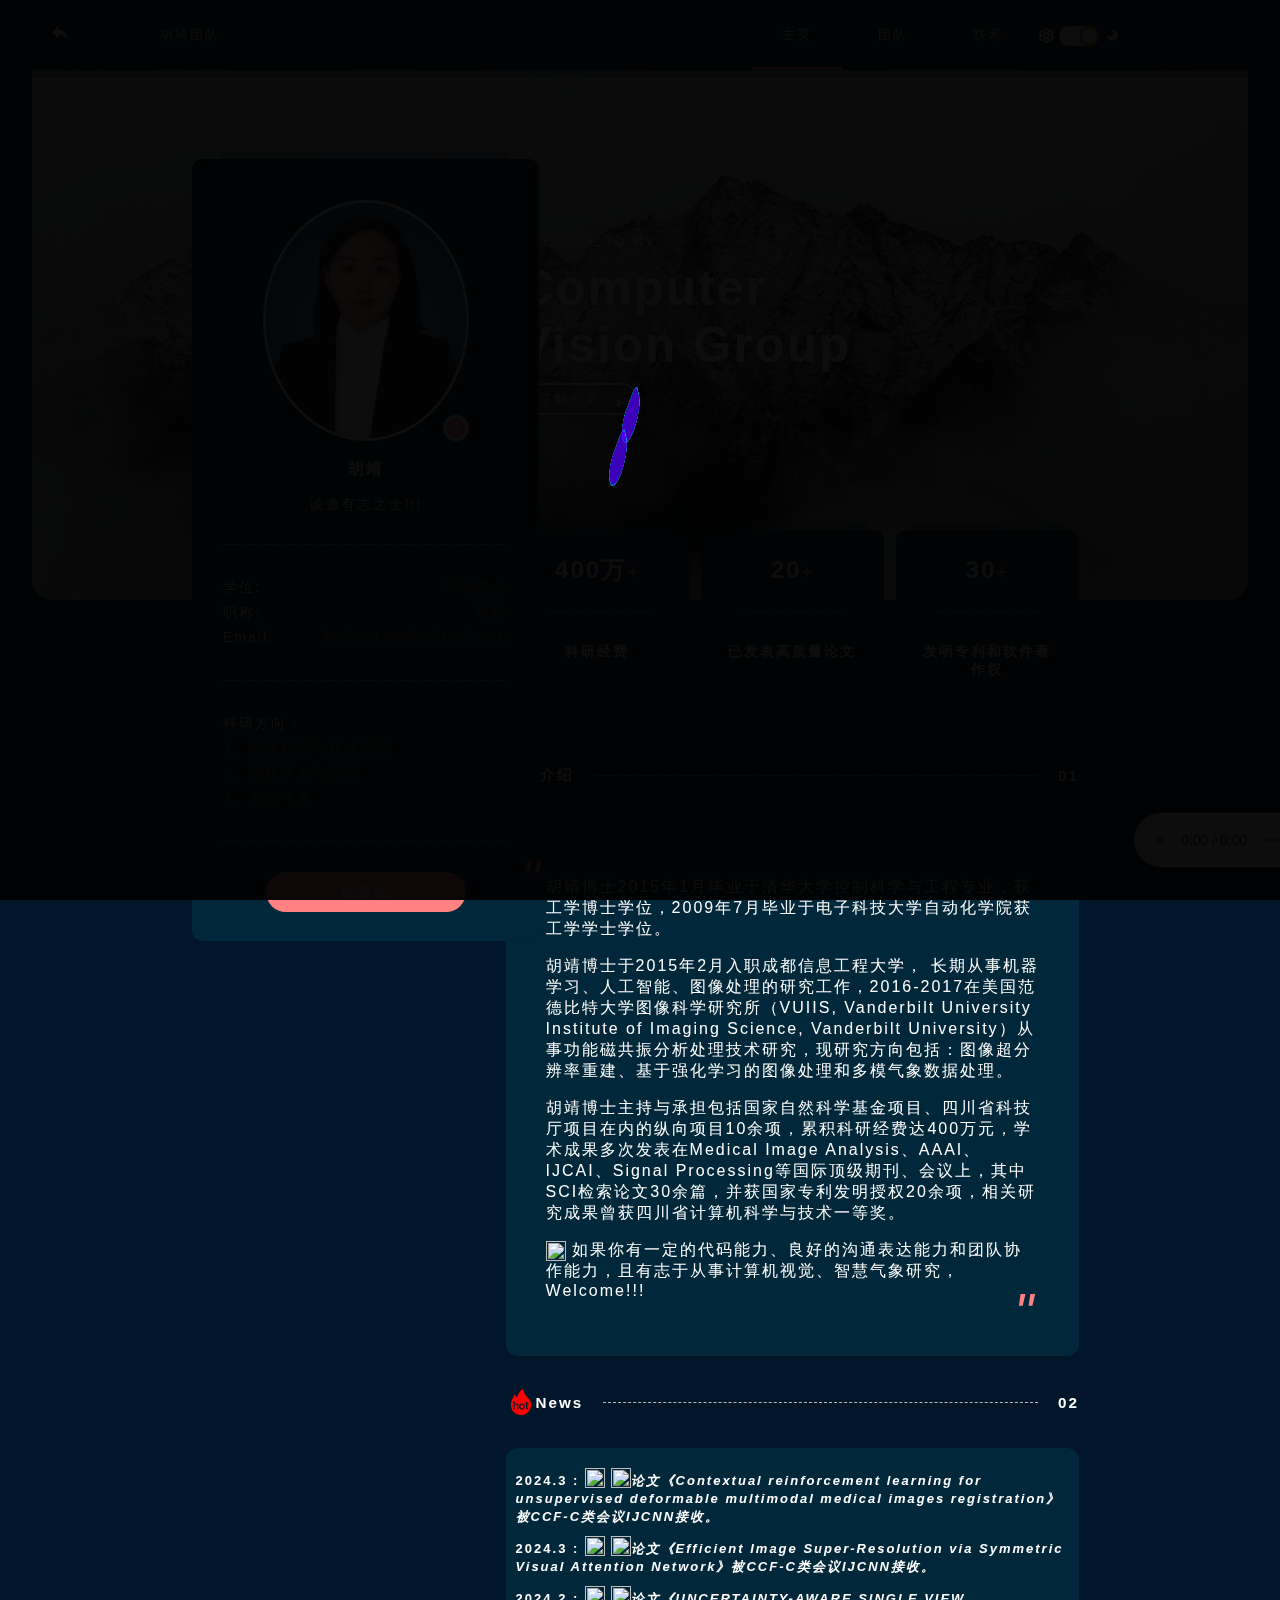
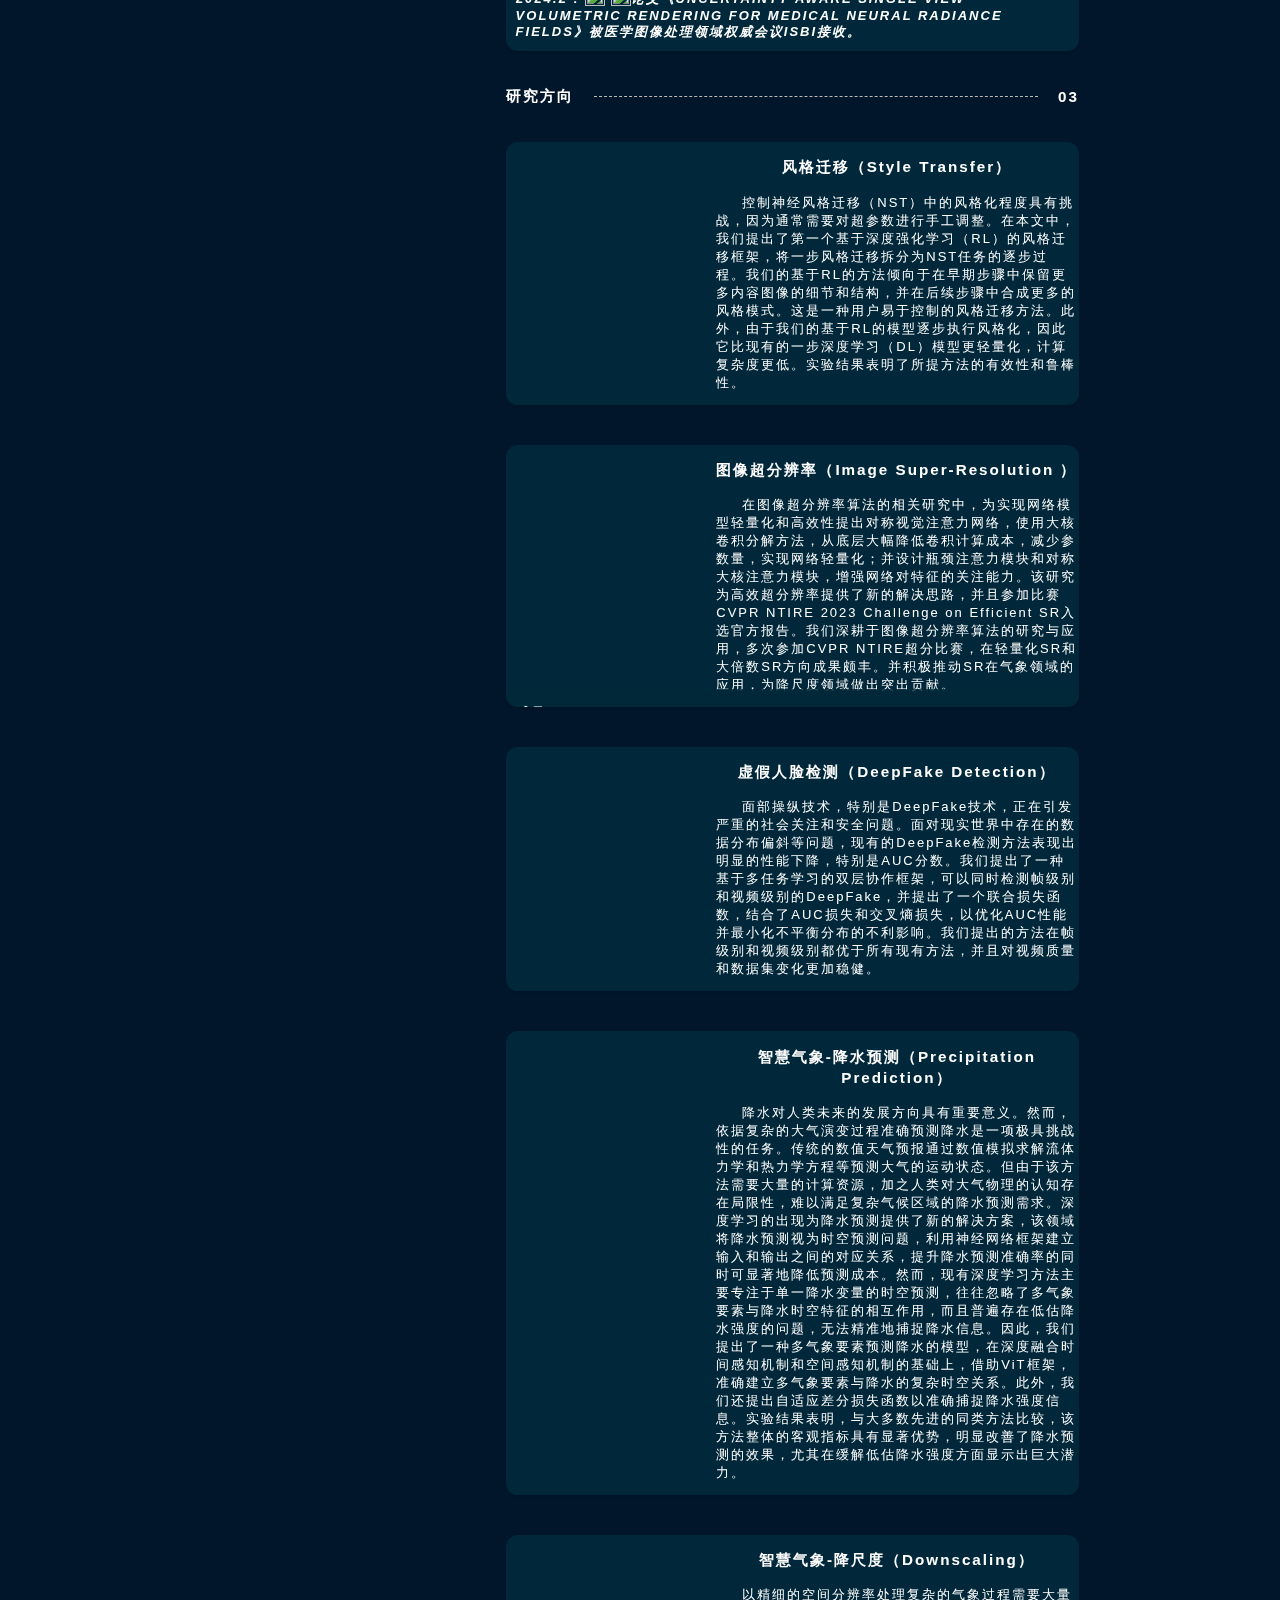
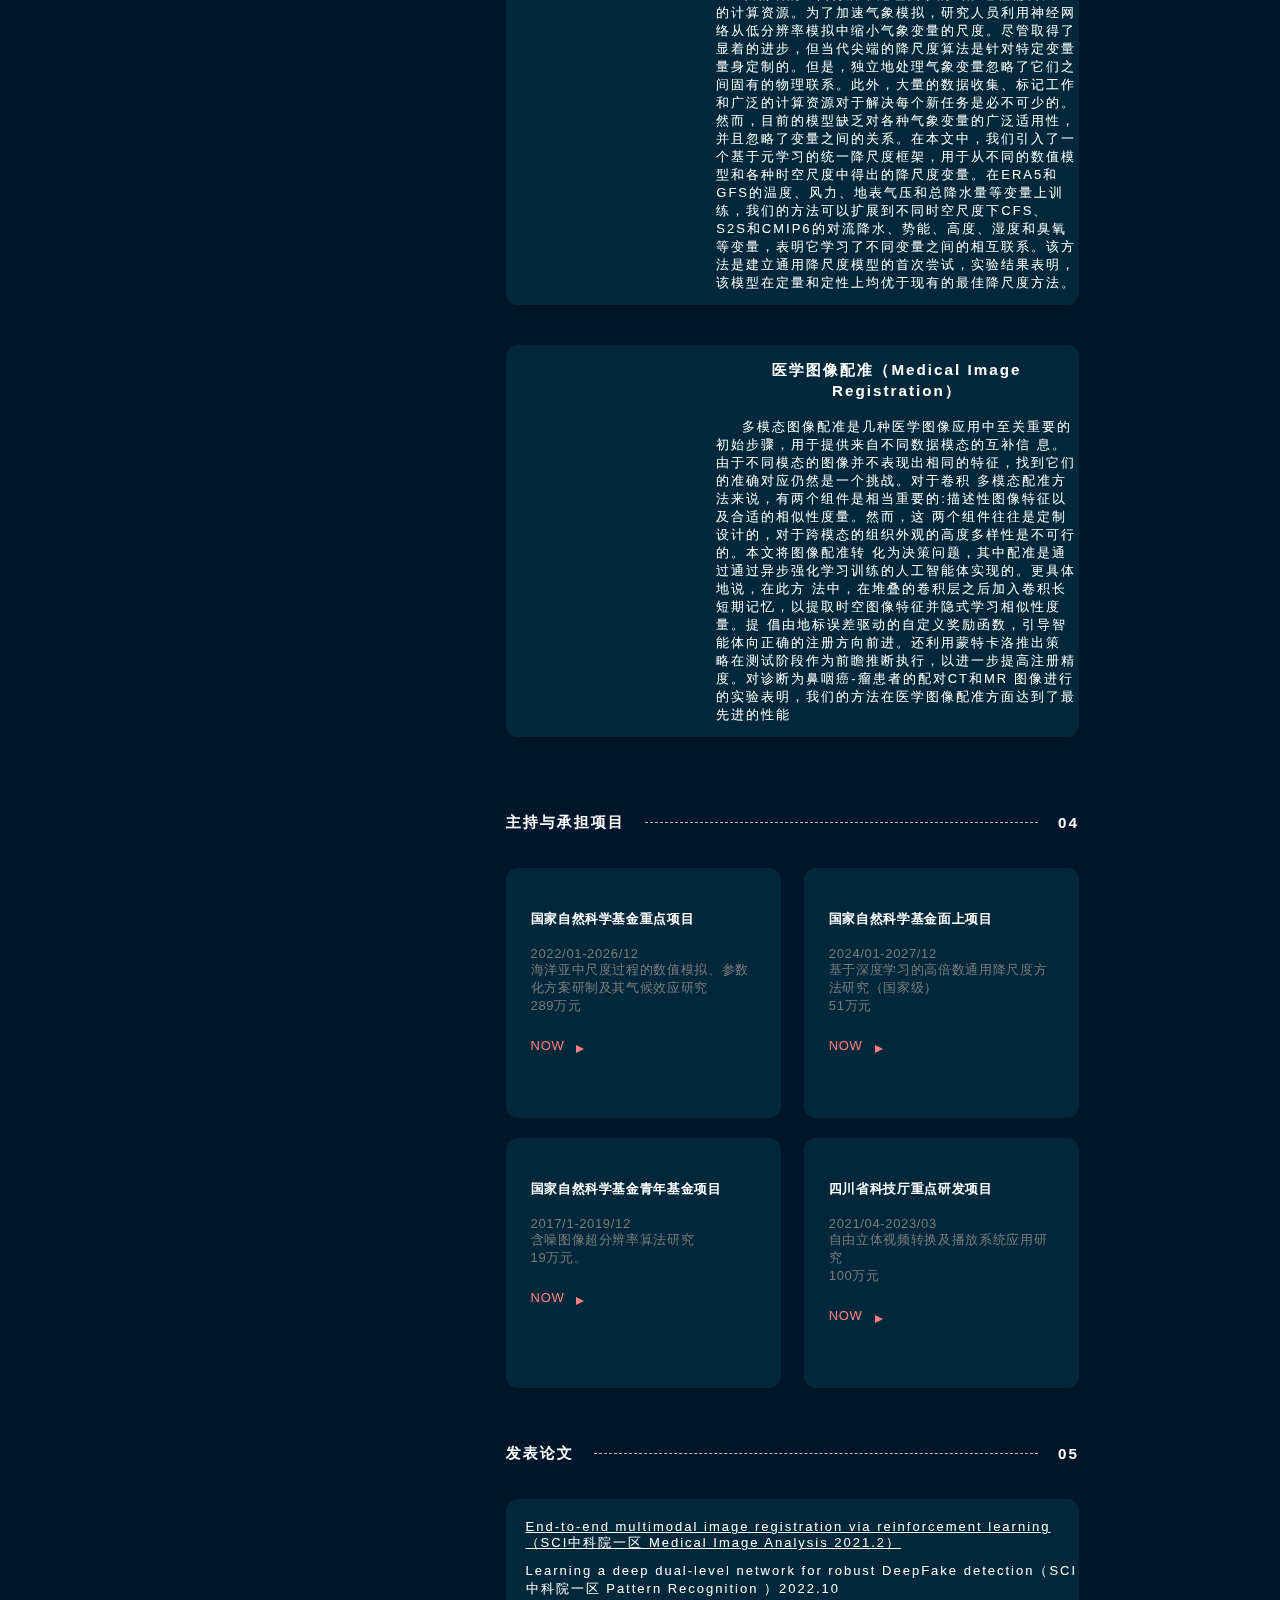
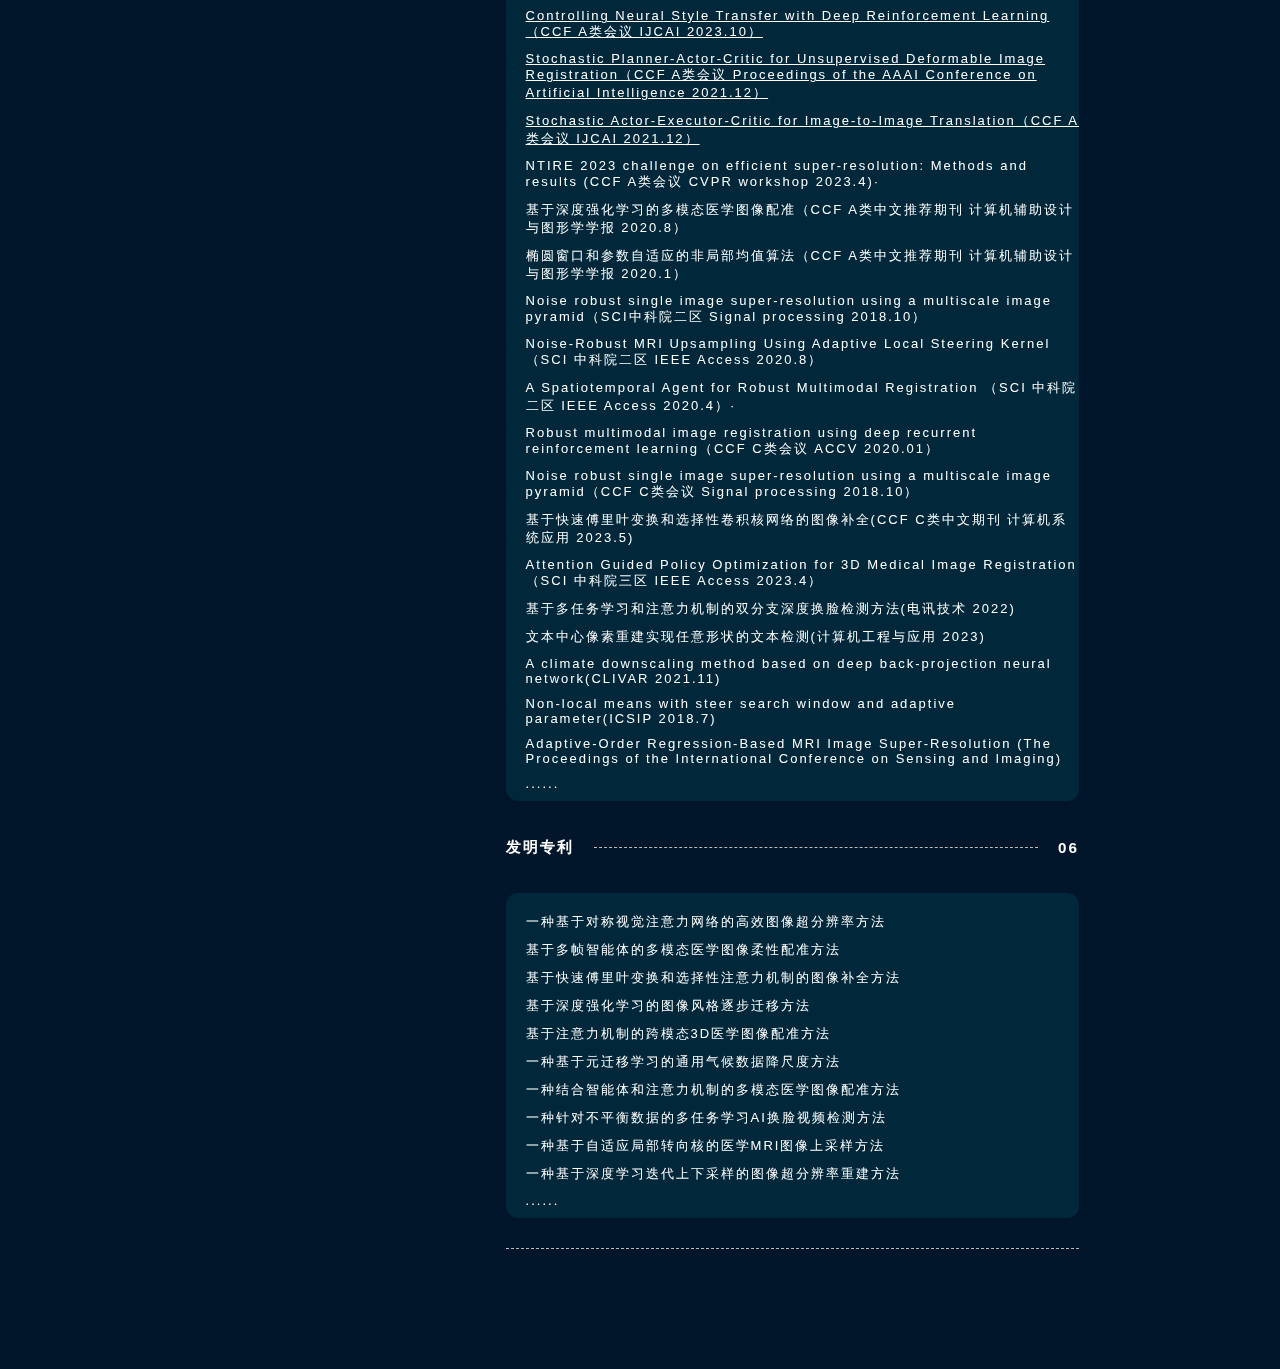
==== commit e7311af8: "更新" ====
--- a/index.html
+++ b/index.html
@@ -554,26 +554,26 @@
           </div> -->
           <div class="carbox li6boxitem">
             <ul>             
-              <li><a href="https://www.cuit.edu.cn/info/1092/48771.htm" target="_blank" rel="noopener noreferrer">End-to-end multimodal image registration via reinforcement learning（SCI中科院一区）</a> </li>
-              <li>Learning a deep dual-level network for robust DeepFake detection（SCI中科院一区）</li>
-              <li><a target="_blank" href="https://www.cuit.edu.cn/info/1092/50936.htm">Controlling Neural Style Transfer with Deep Reinforcement Learning（CCF A类会议）</a> </li>
-              <li><a href="https://www.cuit.edu.cn/info/1092/49524.htm" target="_blank" rel="noopener noreferrer">Stochastic Planner-Actor-Critic for Unsupervised Deformable Image Registration（CCF A类会议）</a> </li>
-              <li><a href="https://www.cuit.edu.cn/info/1092/48774.htm" target="_blank" rel="noopener noreferrer">Stochastic Actor-Executor-Critic for Image-to-Image Translation（CCF A类会议）</a> </li>
-              <li>NTIRE 2023 challenge on efficient super-resolution: Methods and results (CCF A类会议)·</li>
-              <li>基于深度强化学习的多模态医学图像配准（CCF A类中文推荐期刊）</li>
-              <li>椭圆窗口和参数自适应的非局部均值算法（CCF A类中文推荐期刊）</li>
-              <li>Noise robust single image super-resolution using a multiscale image pyramid（SCI中科院二区）</li>
-              <li>Noise-Robust MRI Upsampling Using Adaptive Local Steering Kernel （SCI 中科院二区）</li>
-              <li>A Spatiotemporal Agent for Robust Multimodal Registration （SCI 中科院二区）·</li>
-              <li>Robust multimodal image registration using deep recurrent reinforcement learning（CCF C类会议）</li>
-              <li>Noise robust single image super-resolution using a multiscale image pyramid（CCF C类会议）</li>
-              <li>基于快速傅里叶变换和选择性卷积核网络的图像补全(CCF C类中文期刊)</li>
-              <li>Attention Guided Policy Optimization for 3D Medical Image Registration （SCI 中科院三区）</li>                            
-              <li>基于多任务学习和注意力机制的双分支深度换脸检测方法</li>
-              <li>文本中心像素重建实现任意形状的文本检测</li>
-              <li>A climate downscaling method based on deep back-projection neural network</li>
-              <li>Non-local means with steer search window and adaptive parameter</li>
-              <li>Adaptive-Order Regression-Based MRI Image Super-Resolution</li>
+              <li><a href="https://www.cuit.edu.cn/info/1092/48771.htm" target="_blank" rel="noopener noreferrer">End-to-end multimodal image registration via reinforcement learning（SCI中科院一区 Medical Image Analysis 2021.2）</a> </li>
+              <li>Learning a deep dual-level network for robust DeepFake detection（SCI中科院一区 Pattern Recognition ）2022.10</li>
+              <li><a target="_blank" href="https://www.cuit.edu.cn/info/1092/50936.htm">Controlling Neural Style Transfer with Deep Reinforcement Learning（CCF A类会议 IJCAI 2023.10）</a> </li>
+              <li><a href="https://www.cuit.edu.cn/info/1092/49524.htm" target="_blank" rel="noopener noreferrer">Stochastic Planner-Actor-Critic for Unsupervised Deformable Image Registration（CCF A类会议 Proceedings of the AAAI Conference on Artificial Intelligence 2021.12）</a> </li>
+              <li><a href="https://www.cuit.edu.cn/info/1092/48774.htm" target="_blank" rel="noopener noreferrer">Stochastic Actor-Executor-Critic for Image-to-Image Translation（CCF A类会议 IJCAI 2021.12）</a> </li>
+              <li>NTIRE 2023 challenge on efficient super-resolution: Methods and results (CCF A类会议 CVPR workshop 2023.4)·</li>
+              <li>基于深度强化学习的多模态医学图像配准（CCF A类中文推荐期刊 计算机辅助设计与图形学学报 2020.8）</li>
+              <li>椭圆窗口和参数自适应的非局部均值算法（CCF A类中文推荐期刊 计算机辅助设计与图形学学报 2020.1）</li>
+              <li>Noise robust single image super-resolution using a multiscale image pyramid（SCI中科院二区 Signal processing 2018.10）</li>
+              <li>Noise-Robust MRI Upsampling Using Adaptive Local Steering Kernel （SCI 中科院二区 IEEE Access 2020.8）</li>
+              <li>A Spatiotemporal Agent for Robust Multimodal Registration （SCI 中科院二区 IEEE Access 2020.4）·</li>
+              <li>Robust multimodal image registration using deep recurrent reinforcement learning（CCF C类会议 ACCV 2020.01）</li>
+              <li>Noise robust single image super-resolution using a multiscale image pyramid（CCF C类会议 Signal processing 2018.10）</li>
+              <li>基于快速傅里叶变换和选择性卷积核网络的图像补全(CCF C类中文期刊 计算机系统应用 2023.5)</li>
+              <li>Attention Guided Policy Optimization for 3D Medical Image Registration （SCI 中科院三区 IEEE Access 2023.4）</li>                            
+              <li>基于多任务学习和注意力机制的双分支深度换脸检测方法(电讯技术 2022)</li>
+              <li>文本中心像素重建实现任意形状的文本检测(计算机工程与应用 2023)</li>
+              <li>A climate downscaling method based on deep back-projection neural network(CLIVAR 2021.11)</li>
+              <li>Non-local means with steer search window and adaptive parameter(ICSIP 2018.7)</li>
+              <li>Adaptive-Order Regression-Based MRI Image Super-Resolution (The Proceedings of the International Conference on Sensing and Imaging)</li>
               <li>......</li>
             </ul>
           </div>
@@ -638,7 +638,7 @@
               </div>
             </div>
           </div> -->
-          <div class="">
+          <div class=""> 
             <div class="carbox li7boxitem">
               <ul>
                 <li>一种基于对称视觉注意力网络的高效图像超分辨率方法</li>
